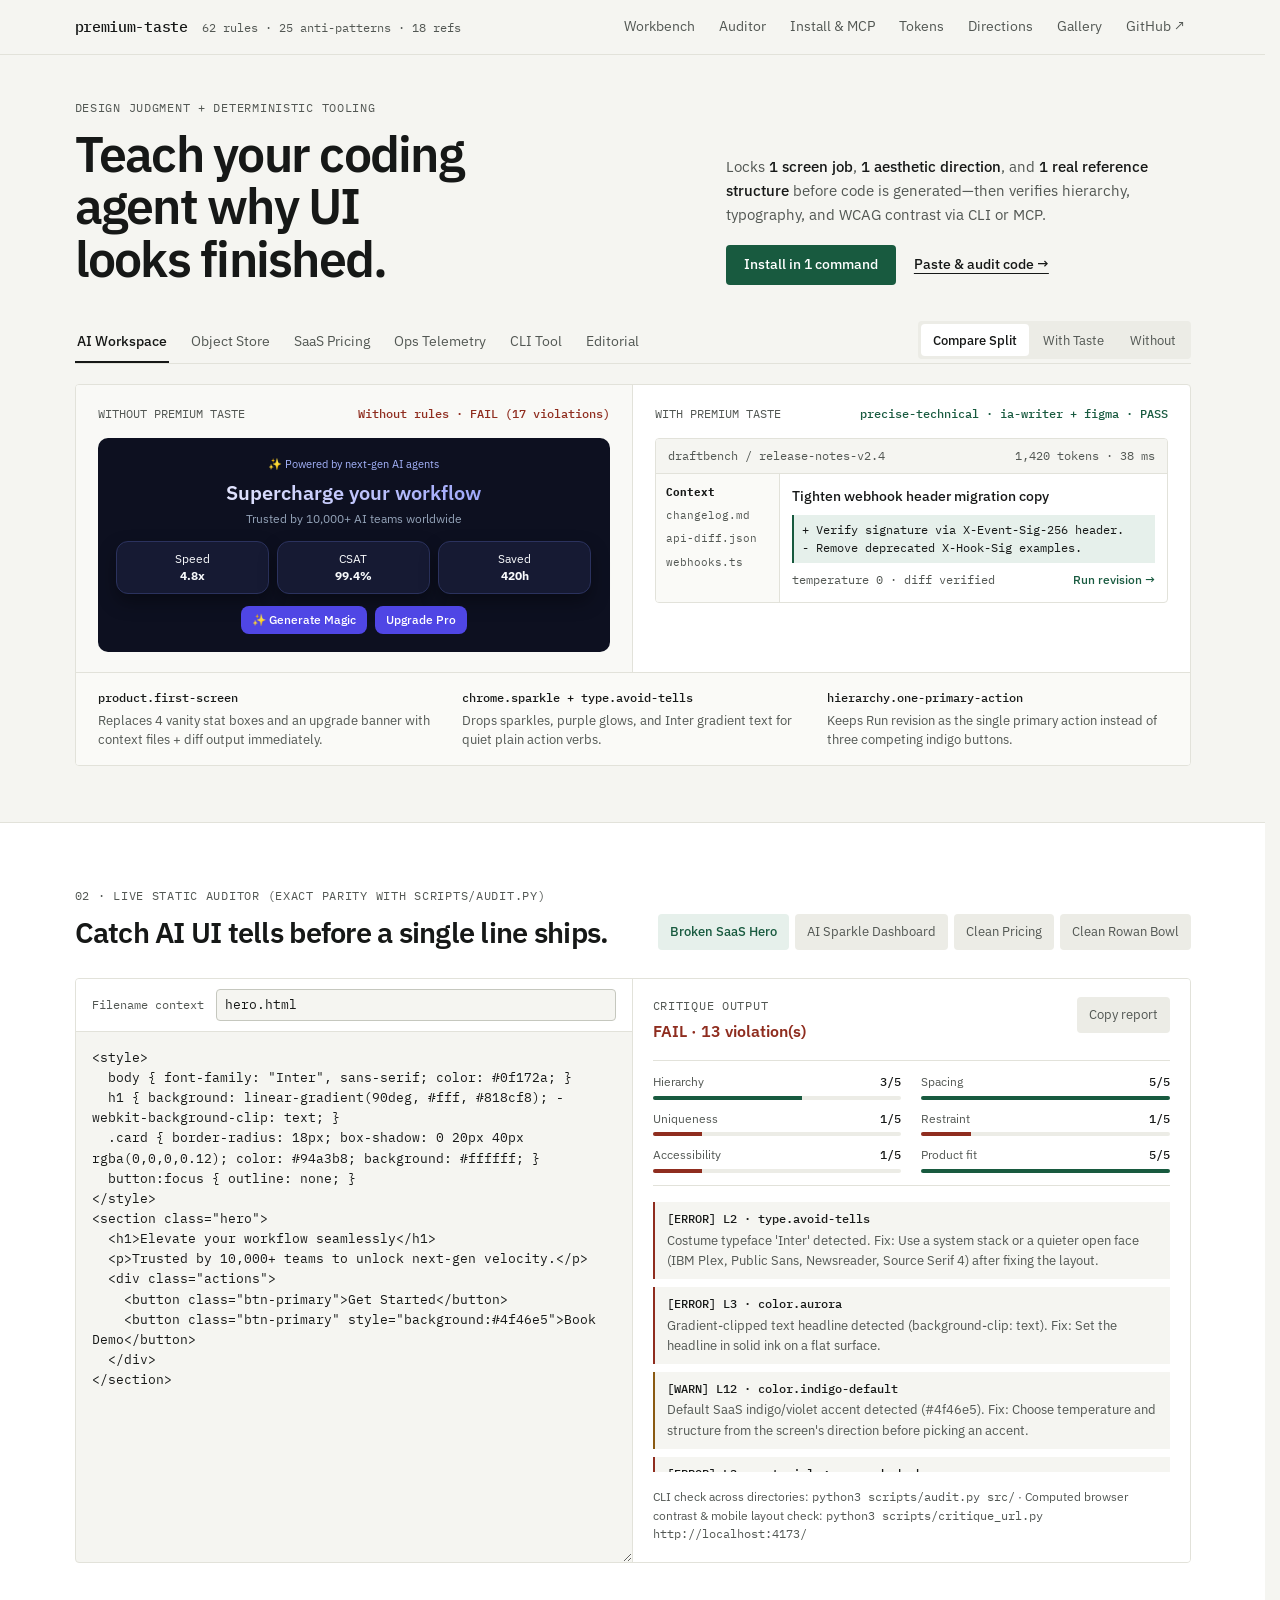
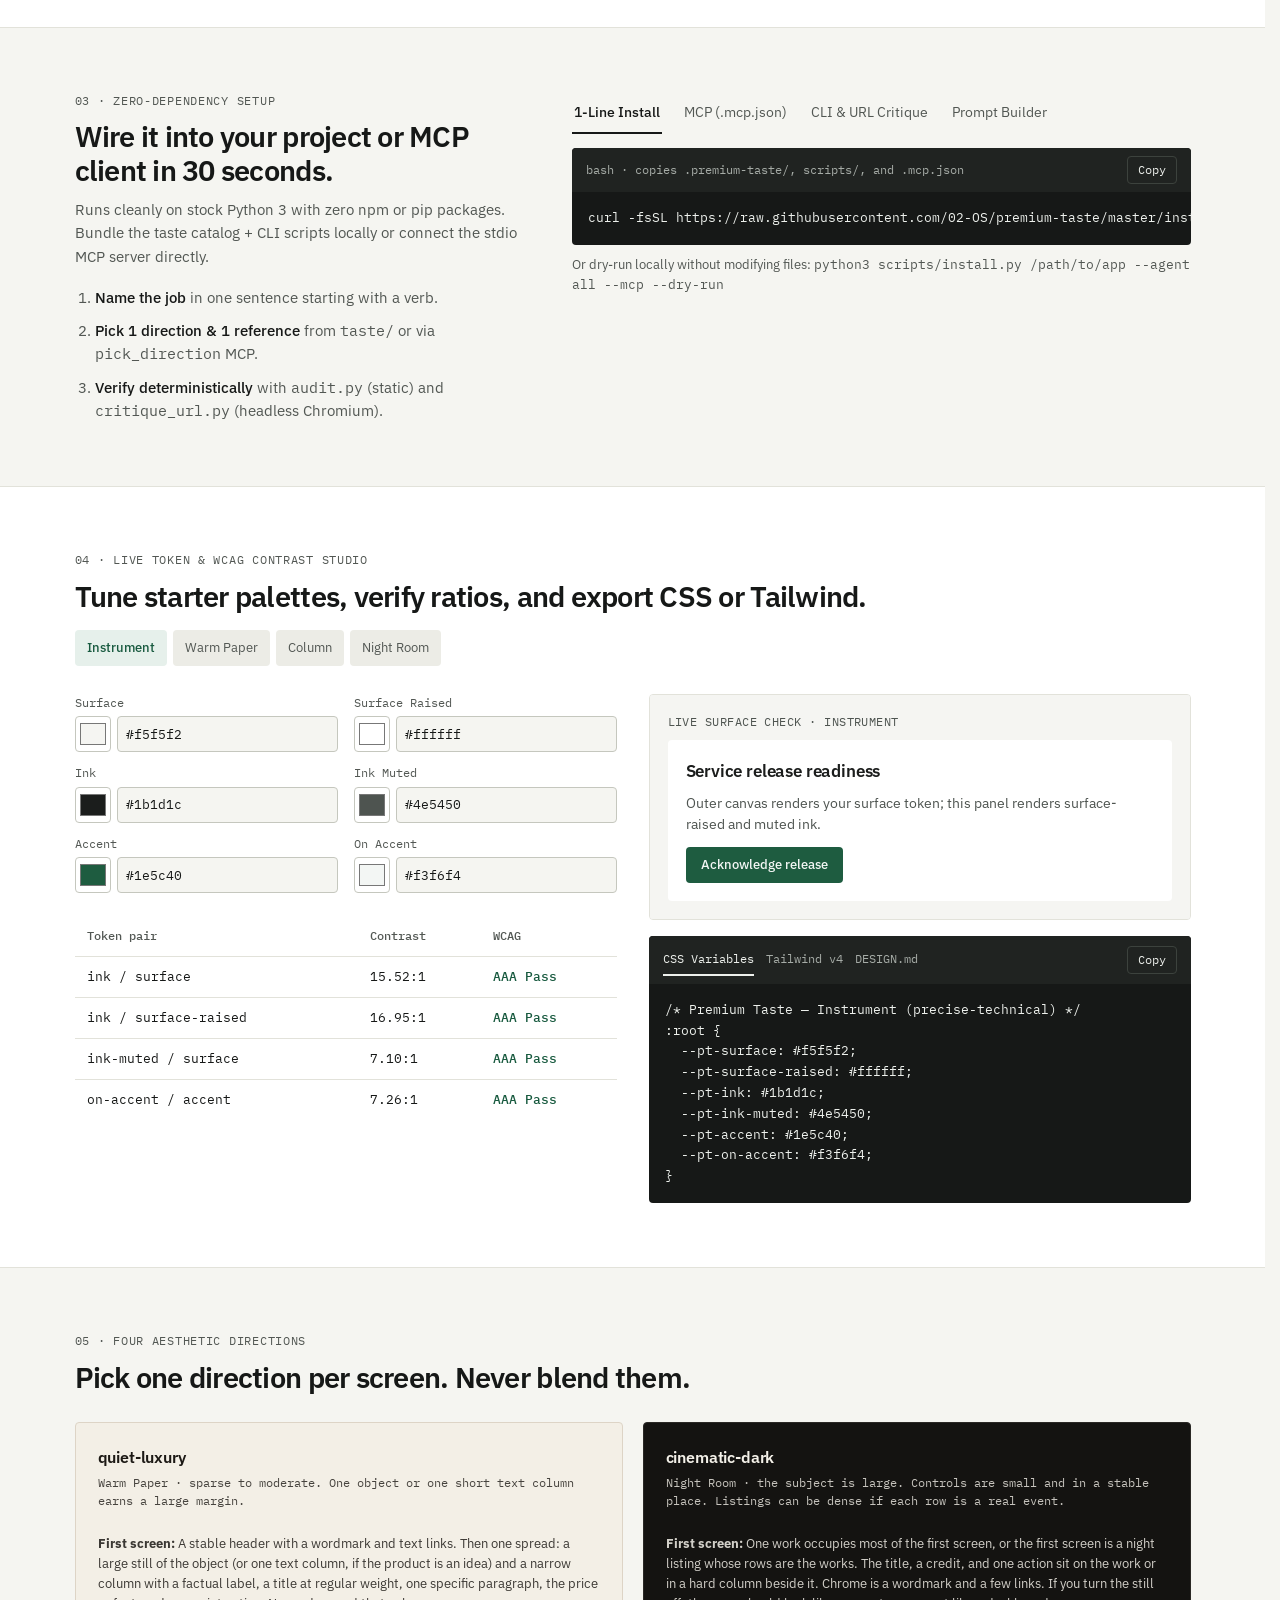
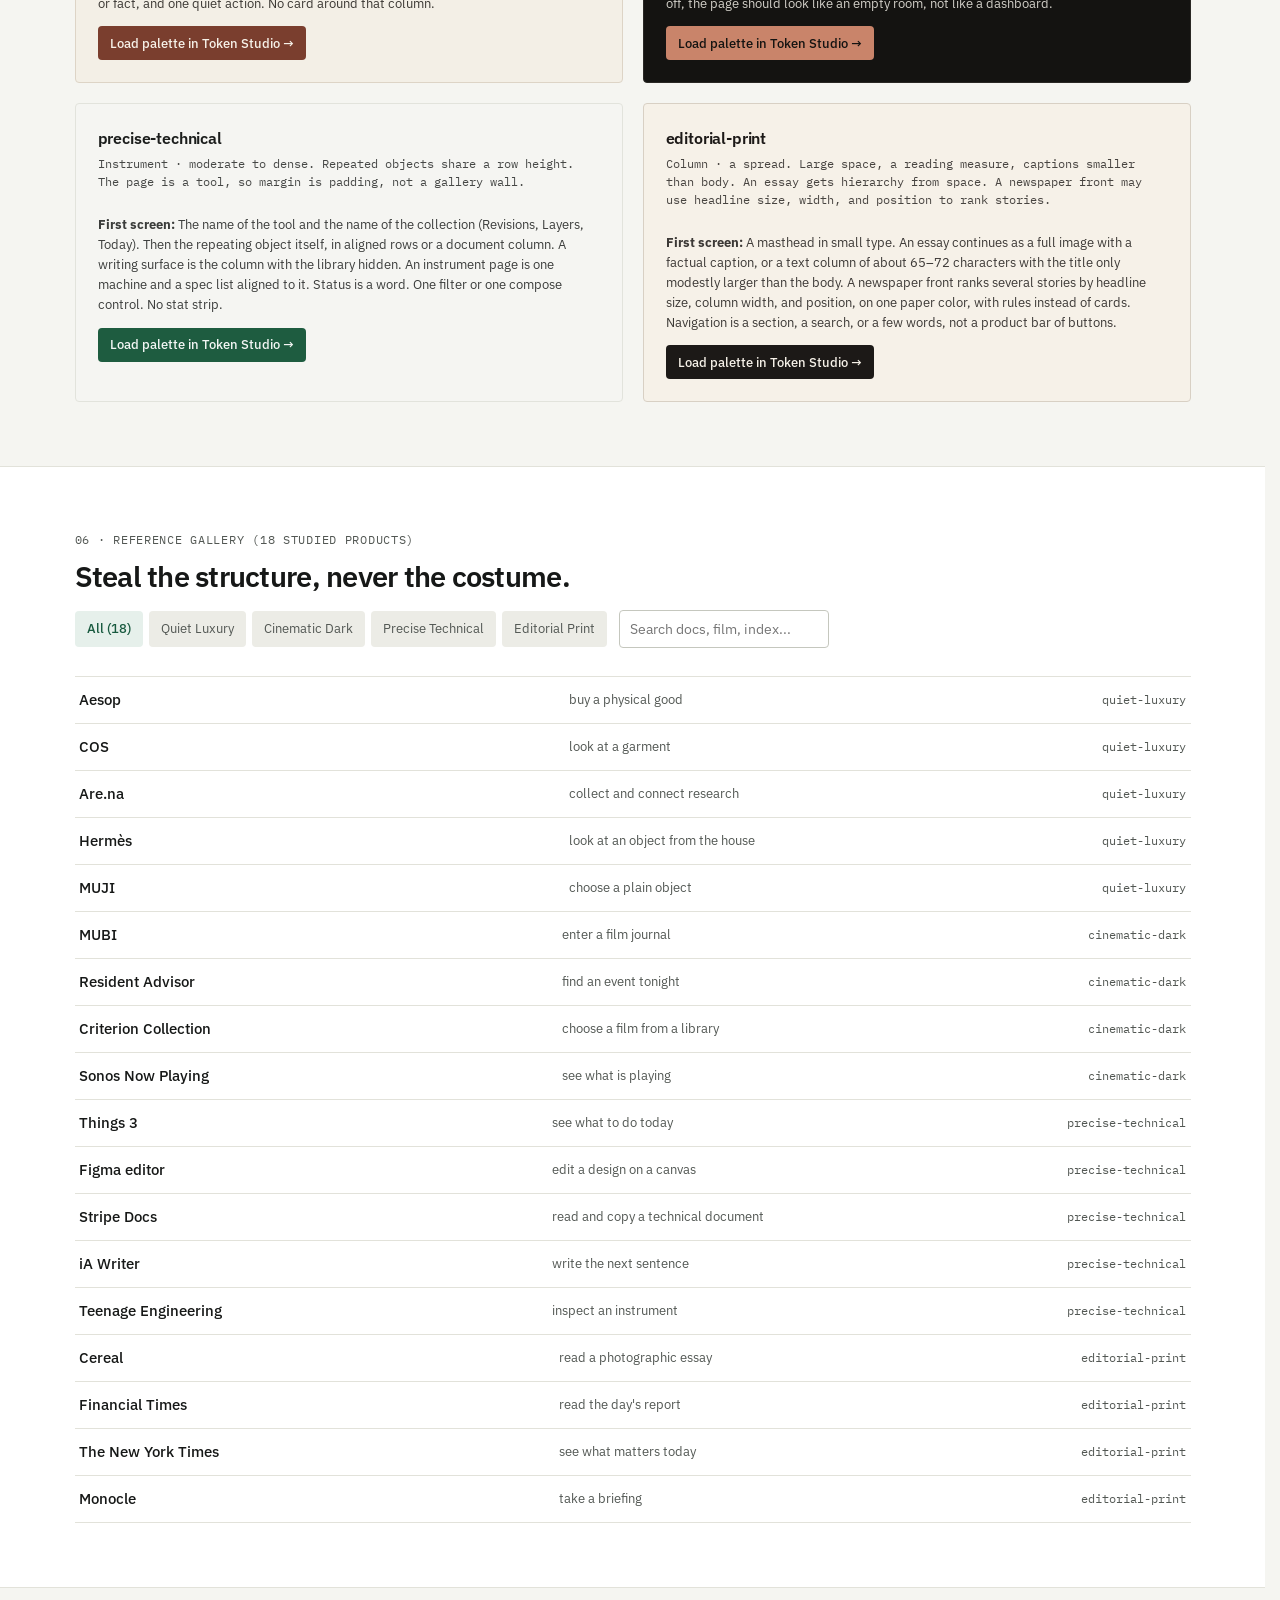
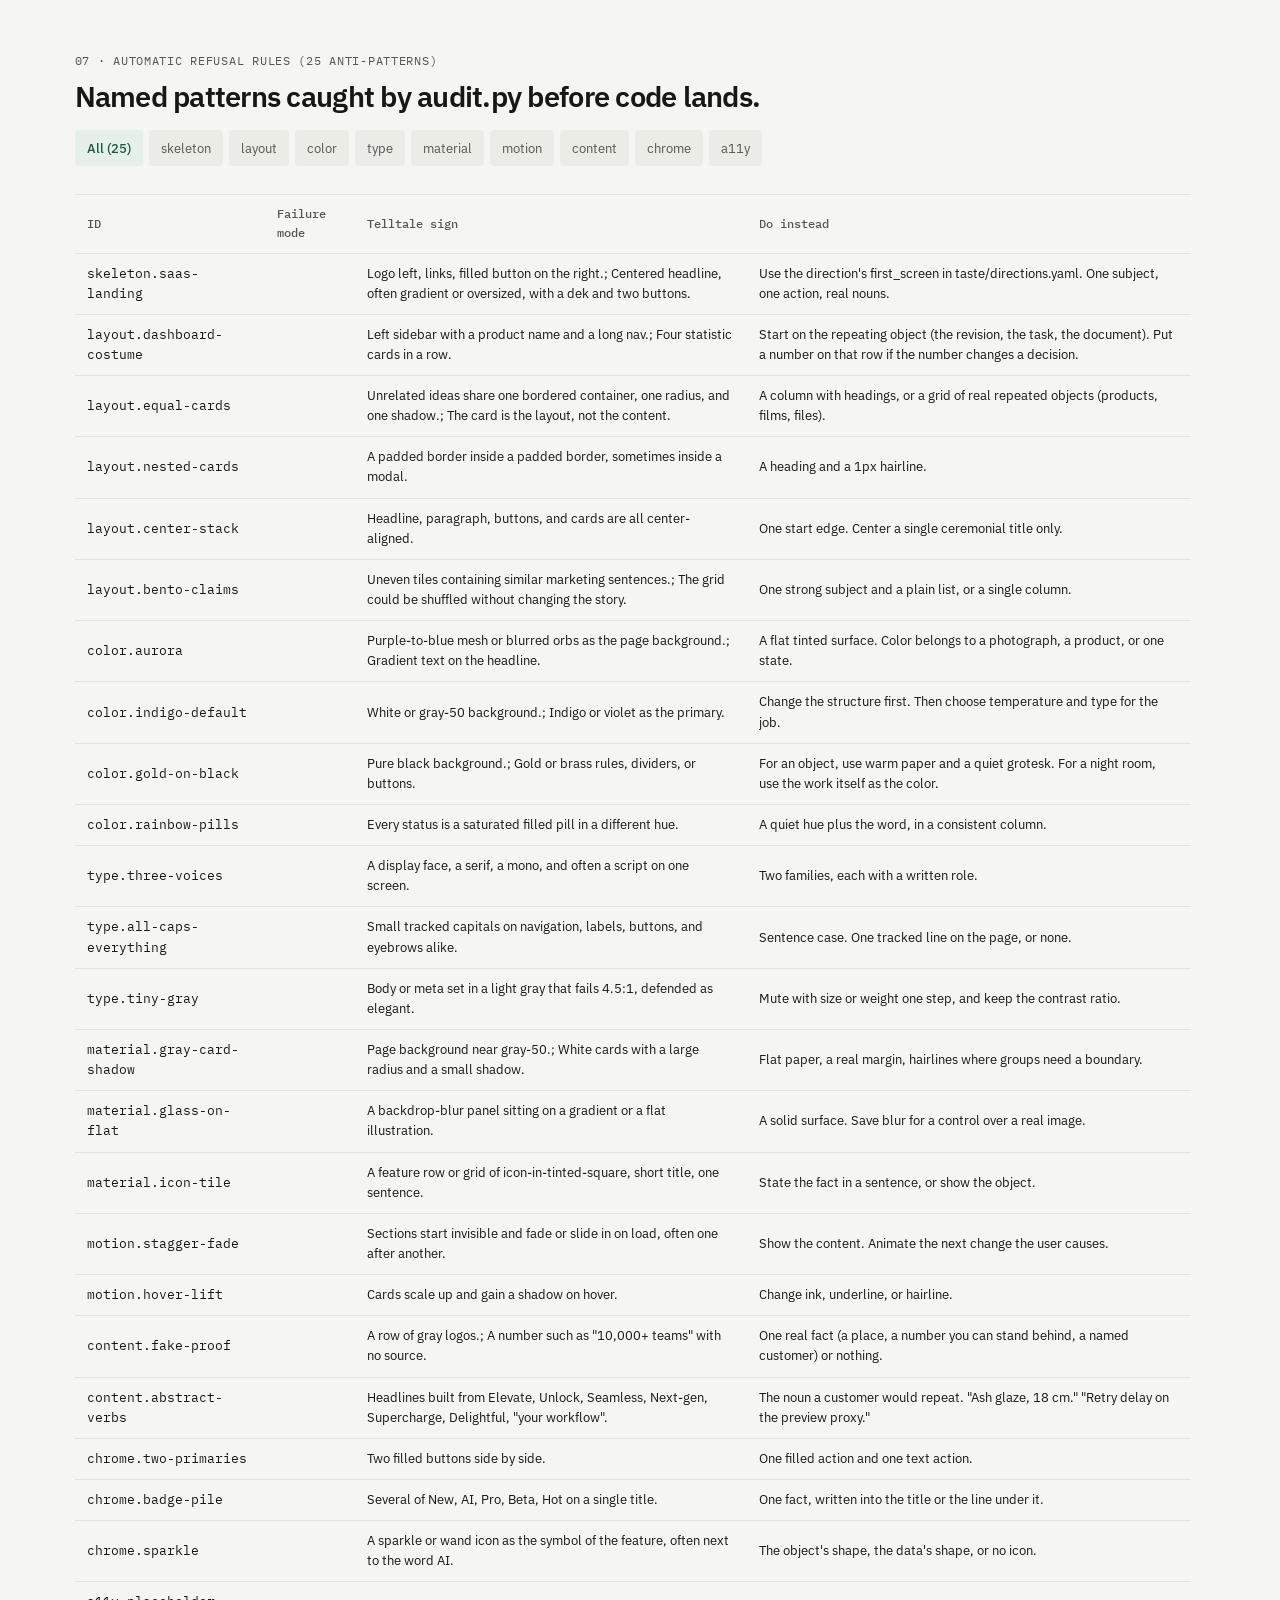
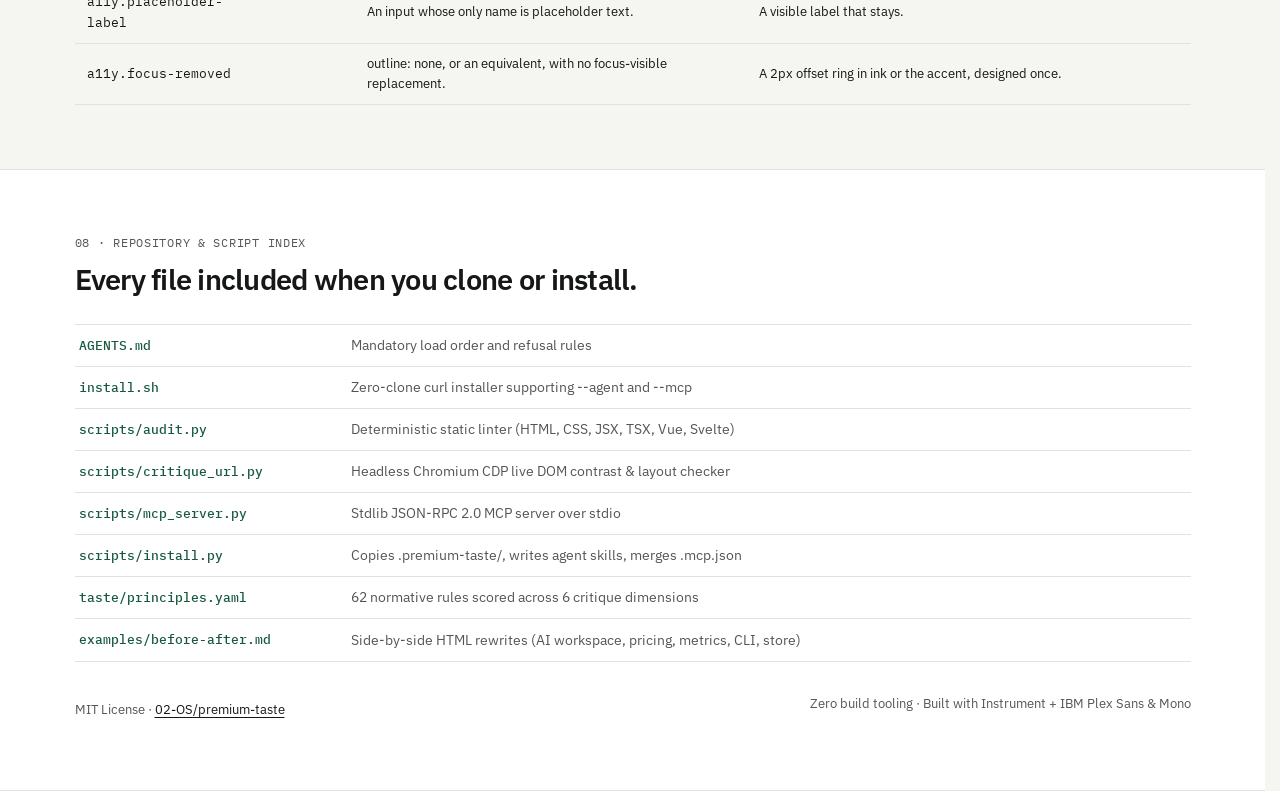
==== site/index.html @ bf0e1435 "Add deterministic auditing, MCP server, interactive workbench site, and Pages deploy" ====
<!doctype html>
<html lang="en">
<head>
  <meta charset="utf-8" />
  <meta name="viewport" content="width=device-width, initial-scale=1.0" />
  <title>Premium Taste — UI Judgment System, Static Auditor &amp; MCP Server</title>
  <link rel="preconnect" href="https://fonts.googleapis.com" />
  <link rel="preconnect" href="https://fonts.gstatic.com" crossorigin />
  <link href="https://fonts.googleapis.com/css2?family=IBM+Plex+Mono:wght@400;500&family=IBM+Plex+Sans:wght@400;500;600&display=swap" rel="stylesheet" />
  <link rel="stylesheet" href="./styles.css" />
</head>
<body>
  <a class="skip-link" href="#workbench">Skip to workbench</a>

  <header class="topbar">
    <div class="container topbar-inner">
      <div class="brand-group">
        <a class="wordmark" href="#workbench">premium-taste</a>
        <span class="brand-meta" id="header-counts">62 rules · 25 anti-patterns · 18 refs</span>
      </div>
      <nav class="topnav" aria-label="Primary navigation">
        <a href="#workbench">Workbench</a>
        <a href="#auditor">Auditor</a>
        <a href="#setup">Install &amp; MCP</a>
        <a href="#tokens">Tokens</a>
        <a href="#directions">Directions</a>
        <a href="#references">Gallery</a>
        <a href="https://github.com/02-OS/premium-taste" target="_blank" rel="noreferrer">GitHub ↗</a>
      </nav>
    </div>
  </header>

  <main id="main">
    <!-- 01. HERO + INTERACTIVE SPLIT WORKBENCH -->
    <section class="hero-band" id="workbench" aria-labelledby="hero-h1">
      <div class="container">
        <div class="hero-split">
          <div class="hero-left">
            <p class="eyebrow">Design Judgment + Deterministic Tooling</p>
            <h1 id="hero-h1">Teach your coding agent why UI looks finished.</h1>
          </div>
          <div class="hero-right">
            <p class="hero-lead">
              Locks <strong>1 screen job</strong>, <strong>1 aesthetic direction</strong>, and <strong>1 real reference structure</strong> before code is generated—then verifies hierarchy, typography, and WCAG contrast via CLI or MCP.
            </p>
            <div class="hero-actions">
              <a class="btn-primary" href="#setup">Install in 1 command</a>
              <a class="text-link" href="#auditor">Paste &amp; audit code →</a>
            </div>
          </div>
        </div>

        <div class="showcase-wrap" aria-label="Before and after workbench">
          <div class="showcase-bar">
            <div class="underline-tabs" role="tablist" aria-label="Product scenario" id="scenario-tabs">
              <button type="button" role="tab" id="tab-ai" aria-selected="true" aria-controls="workbench-stage" data-scenario="ai">AI Workspace</button>
              <button type="button" role="tab" id="tab-rowan" aria-selected="false" aria-controls="workbench-stage" data-scenario="rowan">Object Store</button>
              <button type="button" role="tab" id="tab-pricing" aria-selected="false" aria-controls="workbench-stage" data-scenario="pricing">SaaS Pricing</button>
              <button type="button" role="tab" id="tab-metrics" aria-selected="false" aria-controls="workbench-stage" data-scenario="metrics">Ops Telemetry</button>
              <button type="button" role="tab" id="tab-cli" aria-selected="false" aria-controls="workbench-stage" data-scenario="cli">CLI Tool</button>
              <button type="button" role="tab" id="tab-harbor" aria-selected="false" aria-controls="workbench-stage" data-scenario="harbor">Editorial</button>
            </div>

            <div class="seg-track" role="group" aria-label="Comparison view">
              <button type="button" class="seg-btn" id="view-split" aria-pressed="true" data-view="split">Compare Split</button>
              <button type="button" class="seg-btn" id="view-after" aria-pressed="false" data-view="after">With Taste</button>
              <button type="button" class="seg-btn" id="view-before" aria-pressed="false" data-view="before">Without</button>
            </div>
          </div>

          <div class="stage-sheet" id="workbench-stage" role="tabpanel" aria-labelledby="tab-ai">
            <div class="stage-split" id="stage-split"></div>
            <div class="diff-strip" id="diff-strip"></div>
          </div>
        </div>
      </div>
    </section>

    <!-- 02. LIVE STATIC AUDITOR -->
    <section class="surface-band" id="auditor" aria-labelledby="auditor-h2">
      <div class="container">
        <div class="band-head">
          <div>
            <p class="eyebrow">02 · Live Static Auditor (Exact Parity With scripts/audit.py)</p>
            <h2 id="auditor-h2">Catch AI UI tells before a single line ships.</h2>
          </div>
          <div class="chip-row" role="group" aria-label="Example presets">
            <button type="button" class="chip-btn" aria-pressed="true" data-preset="saas">Broken SaaS Hero</button>
            <button type="button" class="chip-btn" aria-pressed="false" data-preset="ai">AI Sparkle Dashboard</button>
            <button type="button" class="chip-btn" aria-pressed="false" data-preset="pricing-ok">Clean Pricing</button>
            <button type="button" class="chip-btn" aria-pressed="false" data-preset="rowan-ok">Clean Rowan Bowl</button>
          </div>
        </div>

        <div class="auditor-split">
          <div class="editor-pane">
            <div class="editor-bar">
              <label for="audit-file-name">Filename context</label>
              <input id="audit-file-name" type="text" value="hero.html" spellcheck="false" />
            </div>
            <div class="editor-area-wrap">
              <label class="sr-only" for="audit-code-input">HTML, CSS, or JSX code snippet to audit</label>
              <textarea id="audit-code-input" rows="15" spellcheck="false"></textarea>
            </div>
          </div>

          <div class="report-pane" aria-live="polite">
            <div class="report-head">
              <div>
                <p class="eyebrow" style="margin-bottom:0.25rem;">Critique Output</p>
                <p class="audit-verdict" id="audit-verdict">Checking...</p>
              </div>
              <button type="button" class="chip-btn" id="copy-audit-report">Copy report</button>
            </div>

            <div class="score-bars" id="audit-scores"></div>

            <div class="findings-stack" id="audit-findings"></div>

            <p class="pane-foot">
              CLI check across directories: <code>python3 scripts/audit.py src/</code> · Computed browser contrast &amp; mobile layout check: <code>python3 scripts/critique_url.py http://localhost:4173/</code>
            </p>
          </div>
        </div>
      </div>
    </section>

    <!-- 03. SETUP, CLI & MCP -->
    <section class="paper-band" id="setup" aria-labelledby="setup-h2">
      <div class="container">
        <div class="setup-layout">
          <div class="setup-intro">
            <p class="eyebrow">03 · Zero-Dependency Setup</p>
            <h2 id="setup-h2">Wire it into your project or MCP client in 30 seconds.</h2>
            <p class="band-copy">
              Runs cleanly on stock Python 3 with zero npm or pip packages. Bundle the taste catalog + CLI scripts locally or connect the stdio MCP server directly.
            </p>
            <ol class="step-list">
              <li><strong>Name the job</strong> in one sentence starting with a verb.</li>
              <li><strong>Pick 1 direction &amp; 1 reference</strong> from <code>taste/</code> or via <code>pick_direction</code> MCP.</li>
              <li><strong>Verify deterministically</strong> with <code>audit.py</code> (static) and <code>critique_url.py</code> (headless Chromium).</li>
            </ol>
          </div>

          <div class="setup-terminal-col">
            <div class="underline-tabs" role="tablist" aria-label="Setup option" id="setup-tabs">
              <button type="button" role="tab" id="stab-curl" aria-selected="true" aria-controls="spanel-curl">1-Line Install</button>
              <button type="button" role="tab" id="stab-mcp" aria-selected="false" aria-controls="spanel-mcp">MCP (.mcp.json)</button>
              <button type="button" role="tab" id="stab-cli" aria-selected="false" aria-controls="spanel-cli">CLI &amp; URL Critique</button>
              <button type="button" role="tab" id="stab-prompt" aria-selected="false" aria-controls="spanel-prompt">Prompt Builder</button>
            </div>

            <div class="terminal-panel" role="tabpanel" id="spanel-curl" aria-labelledby="stab-curl">
              <div class="terminal-card">
                <div class="terminal-bar">
                  <span>bash · copies .premium-taste/, scripts/, and .mcp.json</span>
                  <button type="button" class="term-copy copy-btn" data-copy-target="cmd-curl">Copy</button>
                </div>
                <pre id="cmd-curl" tabindex="0">curl -fsSL https://raw.githubusercontent.com/02-OS/premium-taste/master/install.sh | bash -s -- . --agent all --mcp</pre>
              </div>
              <p class="sub-caption">Or dry-run locally without modifying files: <code>python3 scripts/install.py /path/to/app --agent all --mcp --dry-run</code></p>
            </div>

            <div class="terminal-panel" role="tabpanel" id="spanel-mcp" aria-labelledby="stab-mcp" hidden>
              <div class="terminal-card">
                <div class="terminal-bar">
                  <span>.mcp.json (Claude Code · Cursor · Codex CLI)</span>
                  <button type="button" class="term-copy copy-btn" data-copy-target="cmd-mcp">Copy</button>
                </div>
                <pre id="cmd-mcp" tabindex="0">{
  "mcpServers": {
    "premium-taste": {
      "command": "python3",
      "args": [".premium-taste/scripts/mcp_server.py"]
    }
  }
}</pre>
              </div>
              <p class="sub-caption">Tools exposed: <code>pick_direction</code>, <code>get_reference</code>, <code>get_tokens</code>, <code>audit_ui</code>.</p>
            </div>

            <div class="terminal-panel" role="tabpanel" id="spanel-cli" aria-labelledby="stab-cli" hidden>
              <div class="terminal-card">
                <div class="terminal-bar">
                  <span>CI &amp; localhost checks</span>
                  <button type="button" class="term-copy copy-btn" data-copy-target="cmd-cli">Copy</button>
                </div>
                <pre id="cmd-cli" tabindex="0">python3 scripts/audit.py src/
python3 scripts/critique_url.py http://localhost:4173/
python3 scripts/check_catalog.py</pre>
              </div>
            </div>

            <div class="terminal-panel" role="tabpanel" id="spanel-prompt" aria-labelledby="stab-prompt" hidden>
              <div class="pb-fields">
                <div class="pb-field">
                  <label for="pb-job">Screen job</label>
                  <input id="pb-job" type="text" value="Inspect recent failed deploys and p99 endpoint latency logs." />
                </div>
                <div class="pb-field">
                  <label for="pb-direction">Direction</label>
                  <select id="pb-direction">
                    <option value="auto">Auto-pick from job</option>
                    <option value="precise-technical" selected>precise-technical</option>
                    <option value="quiet-luxury">quiet-luxury</option>
                    <option value="cinematic-dark">cinematic-dark</option>
                    <option value="editorial-print">editorial-print</option>
                  </select>
                </div>
              </div>
              <div class="terminal-card">
                <div class="terminal-bar">
                  <span>Zero-install prompt</span>
                  <button type="button" class="term-copy copy-btn" data-copy-target="cmd-prompt">Copy</button>
                </div>
                <pre id="cmd-prompt" tabindex="0"></pre>
              </div>
            </div>
          </div>
        </div>
      </div>
    </section>

    <!-- 04. TOKEN & CONTRAST STUDIO -->
    <section class="surface-band" id="tokens" aria-labelledby="tokens-h2">
      <div class="container">
        <div class="band-head">
          <div>
            <p class="eyebrow">04 · Live Token &amp; WCAG Contrast Studio</p>
            <h2 id="tokens-h2">Tune starter palettes, verify ratios, and export CSS or Tailwind.</h2>
          </div>
          <div class="chip-row" role="group" aria-label="Load starter direction tokens">
            <button type="button" class="chip-btn" aria-pressed="true" data-token-pack="precise-technical">Instrument</button>
            <button type="button" class="chip-btn" aria-pressed="false" data-token-pack="quiet-luxury">Warm Paper</button>
            <button type="button" class="chip-btn" aria-pressed="false" data-token-pack="editorial-print">Column</button>
            <button type="button" class="chip-btn" aria-pressed="false" data-token-pack="cinematic-dark">Night Room</button>
          </div>
        </div>

        <div class="studio-layout">
          <div class="studio-left">
            <div class="swatch-grid" id="token-controls"></div>
            <table class="clean-table contrast-table">
              <thead>
                <tr>
                  <th scope="col">Token pair</th>
                  <th scope="col">Contrast</th>
                  <th scope="col">WCAG</th>
                </tr>
              </thead>
              <tbody id="contrast-tbody"></tbody>
            </table>
          </div>

          <div class="studio-right">
            <div class="live-token-stage" id="live-token-stage">
              <div class="lts-surface" id="token-preview-outer">
                <span class="lts-meta" id="tp-eyebrow">LIVE SURFACE CHECK · INSTRUMENT</span>
                <div class="lts-card" id="token-preview">
                  <h3 class="lts-title" id="tp-title">Service release readiness</h3>
                  <p class="lts-body" id="tp-body">Outer canvas renders your surface token; this panel renders surface-raised and muted ink.</p>
                  <button type="button" class="lts-cta" id="tp-cta">Acknowledge release</button>
                </div>
              </div>
            </div>

            <div class="terminal-card">
              <div class="terminal-bar">
                <div class="term-tabs" role="tablist" aria-label="Token export format" id="export-tabs">
                  <button type="button" role="tab" aria-selected="true" data-export="css">CSS Variables</button>
                  <button type="button" role="tab" aria-selected="false" data-export="tailwind">Tailwind v4</button>
                  <button type="button" role="tab" aria-selected="false" data-export="design">DESIGN.md</button>
                </div>
                <button type="button" class="term-copy copy-btn" data-copy-target="token-export-code">Copy</button>
              </div>
              <pre id="token-export-code" tabindex="0"></pre>
            </div>
          </div>
        </div>
      </div>
    </section>

    <!-- 05. FOUR DIRECTIONS (STYLED IN THEIR ACTUAL PALETTES) -->
    <section class="paper-band" id="directions" aria-labelledby="directions-h2">
      <div class="container">
        <div class="band-head">
          <div>
            <p class="eyebrow">05 · Four Aesthetic Directions</p>
            <h2 id="directions-h2">Pick one direction per screen. Never blend them.</h2>
          </div>
        </div>
        <div class="dir-showcase" id="directions-grid"></div>
      </div>
    </section>

    <!-- 06. REFERENCE GALLERY -->
    <section class="surface-band" id="references" aria-labelledby="references-h2">
      <div class="container">
        <div class="band-head">
          <div>
            <p class="eyebrow">06 · Reference Gallery (18 Studied Products)</p>
            <h2 id="references-h2">Steal the structure, never the costume.</h2>
          </div>
          <div class="gallery-controls">
            <div class="chip-row" role="group" aria-label="Filter references by direction" id="ref-filters">
              <button type="button" class="chip-btn" aria-pressed="true" data-dir="all">All (18)</button>
              <button type="button" class="chip-btn" aria-pressed="false" data-dir="quiet-luxury">Quiet Luxury</button>
              <button type="button" class="chip-btn" aria-pressed="false" data-dir="cinematic-dark">Cinematic Dark</button>
              <button type="button" class="chip-btn" aria-pressed="false" data-dir="precise-technical">Precise Technical</button>
              <button type="button" class="chip-btn" aria-pressed="false" data-dir="editorial-print">Editorial Print</button>
            </div>
            <div class="search-field">
              <label class="sr-only" for="ref-search">Search references</label>
              <input id="ref-search" type="search" placeholder="Search docs, film, index..." />
            </div>
          </div>
        </div>
        <div class="index-list" id="ref-list"></div>
      </div>
    </section>

    <!-- 07. ANTI-PATTERNS -->
    <section class="paper-band" id="anti-patterns" aria-labelledby="anti-patterns-h2">
      <div class="container">
        <div class="band-head">
          <div>
            <p class="eyebrow">07 · Automatic Refusal Rules (25 Anti-Patterns)</p>
            <h2 id="anti-patterns-h2">Named patterns caught by audit.py before code lands.</h2>
          </div>
          <div class="chip-row" role="group" aria-label="Filter anti-patterns by category" id="ap-filters"></div>
        </div>

        <div class="table-wrap" tabindex="0" role="region" aria-label="Anti-patterns catalog">
          <table class="clean-table">
            <thead>
              <tr>
                <th scope="col">ID</th>
                <th scope="col">Failure mode</th>
                <th scope="col">Telltale sign</th>
                <th scope="col">Do instead</th>
              </tr>
            </thead>
            <tbody id="ap-tbody"></tbody>
          </table>
        </div>
      </div>
    </section>

    <!-- 08. REPOSITORY MAP -->
    <section class="surface-band" id="files" aria-labelledby="files-h2">
      <div class="container">
        <div class="band-head">
          <div>
            <p class="eyebrow">08 · Repository &amp; Script Index</p>
            <h2 id="files-h2">Every file included when you clone or install.</h2>
          </div>
        </div>

        <div class="index-list">
          <a class="file-link" href="https://github.com/02-OS/premium-taste/blob/master/AGENTS.md" target="_blank" rel="noreferrer"><code>AGENTS.md</code><span>Mandatory load order and refusal rules</span></a>
          <a class="file-link" href="https://github.com/02-OS/premium-taste/blob/master/install.sh" target="_blank" rel="noreferrer"><code>install.sh</code><span>Zero-clone curl installer supporting --agent and --mcp</span></a>
          <a class="file-link" href="https://github.com/02-OS/premium-taste/blob/master/scripts/audit.py" target="_blank" rel="noreferrer"><code>scripts/audit.py</code><span>Deterministic static linter (HTML, CSS, JSX, TSX, Vue, Svelte)</span></a>
          <a class="file-link" href="https://github.com/02-OS/premium-taste/blob/master/scripts/critique_url.py" target="_blank" rel="noreferrer"><code>scripts/critique_url.py</code><span>Headless Chromium CDP live DOM contrast &amp; layout checker</span></a>
          <a class="file-link" href="https://github.com/02-OS/premium-taste/blob/master/scripts/mcp_server.py" target="_blank" rel="noreferrer"><code>scripts/mcp_server.py</code><span>Stdlib JSON-RPC 2.0 MCP server over stdio</span></a>
          <a class="file-link" href="https://github.com/02-OS/premium-taste/blob/master/scripts/install.py" target="_blank" rel="noreferrer"><code>scripts/install.py</code><span>Copies .premium-taste/, writes agent skills, merges .mcp.json</span></a>
          <a class="file-link" href="https://github.com/02-OS/premium-taste/blob/master/taste/principles.yaml" target="_blank" rel="noreferrer"><code>taste/principles.yaml</code><span>62 normative rules scored across 6 critique dimensions</span></a>
          <a class="file-link" href="https://github.com/02-OS/premium-taste/blob/master/examples/before-after.md" target="_blank" rel="noreferrer"><code>examples/before-after.md</code><span>Side-by-side HTML rewrites (AI workspace, pricing, metrics, CLI, store)</span></a>
        </div>

        <footer class="site-foot">
          <span>MIT License · <a href="https://github.com/02-OS/premium-taste" target="_blank" rel="noreferrer">02-OS/premium-taste</a></span>
          <span>Zero build tooling · Built with Instrument + IBM Plex Sans &amp; Mono</span>
        </footer>
      </div>
    </section>
  </main>

  <script src="./data.js"></script>
  <script src="./auditor.js"></script>
  <script src="./app.js"></script>
</body>
</html>
---- site/styles.css ----
:root {
  --paper: #f5f5f1;
  --surface: #ffffff;
  --subtle: #ecece6;
  --ink: #161817;
  --muted: #525753;
  --hairline: #e2e2da;
  --input-border: #c5c7be;
  --accent: #185a3f;
  --accent-soft: #e6f0eb;
  --danger: #8f2d1f;
  --warning: #8a5a12;
  --obsidian: #161817;
  --obsidian-bar: #202321;
  --obsidian-ink: #edf0ec;
  --obsidian-muted: #a6aca7;
  --radius: 4px;
  --font-sans: "IBM Plex Sans", system-ui, -apple-system, sans-serif;
  --font-mono: "IBM Plex Mono", ui-monospace, SFMono-Regular, monospace;
}

*,
*::before,
*::after {
  box-sizing: border-box;
}

html {
  scrollbar-gutter: stable;
}

body {
  margin: 0;
  background: var(--paper);
  color: var(--ink);
  font-family: var(--font-sans);
  font-size: 1rem;
  line-height: 1.55;
  -webkit-font-smoothing: antialiased;
}

button,
input,
select,
textarea {
  font-family: inherit;
  color: inherit;
}

code,
pre {
  font-family: var(--font-mono);
}

:focus-visible {
  outline: 2px solid var(--accent);
  outline-offset: 2px;
}

.sr-only {
  position: absolute;
  width: 1px;
  height: 1px;
  padding: 0;
  margin: -1px;
  overflow: hidden;
  clip: rect(0, 0, 0, 0);
  white-space: nowrap;
  border: 0;
}

.skip-link {
  position: absolute;
  inset-inline-start: -9999px;
  inset-block-start: 0.5rem;
  z-index: 100;
  padding: 0.5rem 0.875rem;
  background: var(--ink);
  color: var(--surface);
  text-decoration: none;
  border-radius: var(--radius);
}

.skip-link:focus {
  inset-inline-start: 0.75rem;
}

.container {
  max-inline-size: 1180px;
  margin-inline: auto;
  padding-inline: 2rem;
}

/* Top bar */
.topbar {
  position: sticky;
  inset-block-start: 0;
  z-index: 20;
  background: var(--paper);
  border-block-end: 1px solid var(--hairline);
}

.topbar-inner {
  min-block-size: 54px;
  display: flex;
  flex-wrap: wrap;
  justify-content: space-between;
  align-items: center;
  gap: 0.5rem 1.5rem;
  padding-block: 0.375rem;
}

.brand-group {
  display: flex;
  align-items: baseline;
  gap: 0.875rem;
}

.wordmark {
  display: inline-flex;
  align-items: center;
  min-block-size: 36px;
  font-family: var(--font-mono);
  font-size: 0.9375rem;
  font-weight: 500;
  letter-spacing: -0.02em;
  text-decoration: none;
  color: var(--ink);
  white-space: nowrap;
}

.brand-meta {
  font-family: var(--font-mono);
  font-size: 0.75rem;
  color: var(--muted);
  font-variant-numeric: tabular-nums;
}

.topnav {
  display: flex;
  flex-wrap: wrap;
  gap: 0.25rem 0.75rem;
}

.topnav a {
  display: inline-flex;
  align-items: center;
  min-block-size: 36px;
  padding: 0 0.375rem;
  font-size: 0.875rem;
  color: var(--muted);
  text-decoration: none;
}

.topnav a:hover {
  color: var(--ink);
}

/* Alternating bands */
.hero-band {
  padding-block: 2.75rem 3.5rem;
  background: var(--paper);
  border-block-end: 1px solid var(--hairline);
}

.surface-band {
  padding-block: 4rem;
  background: var(--surface);
  border-block-end: 1px solid var(--hairline);
}

.paper-band {
  padding-block: 4rem;
  background: var(--paper);
  border-block-end: 1px solid var(--hairline);
}

.eyebrow {
  margin: 0 0 0.625rem;
  font-family: var(--font-mono);
  font-size: 0.75rem;
  text-transform: uppercase;
  letter-spacing: 0.06em;
  color: var(--muted);
}

h1 {
  margin: 0;
  font-size: clamp(2.125rem, 4.1vw, 3.125rem);
  font-weight: 600;
  letter-spacing: -0.035em;
  line-height: 1.05;
  max-inline-size: 16ch;
  text-wrap: balance;
}

h2 {
  margin: 0;
  font-size: clamp(1.375rem, 2.3vw, 1.875rem);
  font-weight: 600;
  letter-spacing: -0.025em;
  line-height: 1.15;
}

h3 {
  margin: 0;
  font-size: 1rem;
  font-weight: 600;
  letter-spacing: -0.01em;
}

.hero-split {
  display: grid;
  grid-template-columns: minmax(0, 1.25fr) minmax(0, 0.95fr);
  gap: 2.5rem;
  align-items: end;
}

.hero-lead {
  margin: 0;
  font-size: 0.9375rem;
  color: var(--muted);
  line-height: 1.6;
  text-wrap: pretty;
}

.hero-lead strong {
  color: var(--ink);
  font-weight: 500;
}

.hero-actions {
  margin-block-start: 1.125rem;
  display: flex;
  flex-wrap: wrap;
  align-items: center;
  gap: 1.125rem;
}

.btn-primary {
  display: inline-flex;
  align-items: center;
  justify-content: center;
  min-block-size: 40px;
  padding: 0.5rem 1.125rem;
  border-radius: var(--radius);
  background: var(--accent);
  color: #ffffff;
  font-size: 0.875rem;
  font-weight: 500;
  text-decoration: none;
  border: 0;
  cursor: pointer;
}

.btn-primary:hover {
  background: #134731;
}

.text-link {
  display: inline-flex;
  align-items: center;
  min-block-size: 38px;
  font-size: 0.875rem;
  font-weight: 500;
  color: var(--ink);
  text-decoration: underline;
  text-underline-offset: 4px;
}

/* Showcase Workbench */
.showcase-wrap {
  margin-block-start: 2.25rem;
}

.showcase-bar {
  display: flex;
  flex-wrap: wrap;
  justify-content: space-between;
  align-items: center;
  gap: 0.75rem 1.25rem;
  border-block-end: 1px solid var(--hairline);
}

.underline-tabs {
  display: flex;
  flex-wrap: wrap;
  gap: 0.25rem 1.25rem;
}

.underline-tabs [role="tab"] {
  display: inline-flex;
  align-items: center;
  min-block-size: 42px;
  padding: 0.5rem 0.125rem;
  background: transparent;
  border: 0;
  border-block-end: 2px solid transparent;
  font-size: 0.875rem;
  color: var(--muted);
  cursor: pointer;
}

.underline-tabs [role="tab"]:hover {
  color: var(--ink);
}

.underline-tabs [role="tab"][aria-selected="true"] {
  color: var(--ink);
  font-weight: 500;
  border-block-end-color: var(--ink);
}

.seg-track {
  display: inline-flex;
  padding: 3px;
  background: var(--subtle);
  border-radius: var(--radius);
  gap: 2px;
  margin-block-end: 4px;
}

.seg-btn {
  display: inline-flex;
  align-items: center;
  min-block-size: 32px;
  padding: 0.25rem 0.75rem;
  border: 0;
  background: transparent;
  border-radius: var(--radius);
  font-size: 0.8125rem;
  color: var(--muted);
  cursor: pointer;
}

.seg-btn[aria-pressed="true"] {
  background: var(--surface);
  color: var(--ink);
  font-weight: 500;
}

.stage-sheet {
  margin-block-start: 1.25rem;
  background: var(--surface);
  border: 1px solid var(--hairline);
  border-radius: var(--radius);
  overflow: hidden;
}

.stage-split {
  display: grid;
  grid-template-columns: minmax(0, 1fr) minmax(0, 1fr);
}

.stage-split.single-col {
  grid-template-columns: 1fr;
}

.stage-pane {
  min-inline-size: 0;
  padding: 1.25rem 1.375rem;
  display: grid;
  grid-template-rows: auto 1fr;
  gap: 0.875rem;
}

.stage-pane-before {
  background: #f9f9f6;
  border-inline-end: 1px solid var(--hairline);
}

.stage-pane-head {
  display: flex;
  flex-wrap: wrap;
  justify-content: space-between;
  align-items: center;
  gap: 0.25rem 0.75rem;
  font-family: var(--font-mono);
  font-size: 0.75rem;
  color: var(--muted);
}

.status-fail {
  color: var(--danger);
  font-weight: 500;
}

.status-pass {
  color: var(--accent);
  font-weight: 500;
}

.diff-strip {
  border-block-start: 1px solid var(--hairline);
  background: #fafaf7;
  padding: 1rem 1.375rem;
  display: grid;
  grid-template-columns: repeat(3, minmax(0, 1fr));
  gap: 1rem 1.5rem;
}

.diff-note {
  display: grid;
  gap: 0.25rem;
}

.diff-rule {
  font-family: var(--font-mono);
  font-size: 0.75rem;
  font-weight: 500;
  color: var(--ink);
}

.diff-text {
  margin: 0;
  font-size: 0.8125rem;
  color: var(--muted);
  line-height: 1.45;
}

/* Crisp SVG & miniature UI specimens inside Stage */
.mock-before-dark {
  /* taste-ignore: color.indigo-default, material.gray-card-shadow */
  background: #0d1020;
  color: #f8fafc;
  border-radius: 10px;
  padding: 1.125rem;
  display: grid;
  gap: 0.75rem;
  align-content: start;
}

.mock-before-center {
  text-align: center;
}

.mock-before-h1 {
  /* taste-ignore: color.aurora */
  margin: 0.25rem 0 0.125rem;
  font-size: 1.25rem;
  font-weight: 600;
  background: linear-gradient(90deg, #ffffff, #818cf8);
  -webkit-background-clip: text; /* taste-ignore: color.aurora */
  -webkit-text-fill-color: transparent;
}

.mock-before-sub {
  margin: 0;
  font-size: 0.75rem;
  color: #94a3b8;
}

.mock-before-grid {
  display: grid;
  grid-template-columns: repeat(3, minmax(0, 1fr));
  gap: 0.5rem;
}

.mock-before-box {
  /* taste-ignore: material.gray-card-shadow */
  background: #161a33;
  border: 1px solid #2b325e;
  border-radius: 12px;
  padding: 0.5rem;
  font-size: 0.72rem;
  text-align: center;
  box-shadow: 0 8px 18px rgba(0, 0, 0, 0.35);
}

.mock-before-ctas {
  display: flex;
  justify-content: center;
  gap: 0.5rem;
}

.mock-before-pill {
  padding: 0.3125rem 0.6875rem;
  border-radius: 8px;
  background: #4f46e5; /* taste-ignore: color.indigo-default */
  color: #ffffff;
  font-size: 0.72rem;
  font-weight: 500;
}

/* Real After Specimens */
.mini-app {
  border: 1px solid var(--hairline);
  border-radius: var(--radius);
  background: var(--surface);
  overflow: hidden;
  display: grid;
  align-content: start;
}

.mini-app-bar {
  display: flex;
  justify-content: space-between;
  align-items: center;
  padding: 0.5rem 0.75rem;
  background: var(--paper);
  border-block-end: 1px solid var(--hairline);
  font-family: var(--font-mono);
  font-size: 0.72rem;
  color: var(--muted);
}

.mini-ws-grid {
  display: grid;
  grid-template-columns: 124px minmax(0, 1fr);
}

.mini-ws-rail {
  border-inline-end: 1px solid var(--hairline);
  padding: 0.625rem;
  background: #fafaf7;
  font-family: var(--font-mono);
  font-size: 0.7rem;
  color: var(--muted);
  display: grid;
  gap: 0.375rem;
  align-content: start;
}

.mini-ws-main {
  padding: 0.75rem;
  display: grid;
  gap: 0.5rem;
}

.mini-diff-line {
  font-family: var(--font-mono);
  font-size: 0.72rem;
  padding: 0.375rem 0.5rem;
  border-inline-start: 2px solid var(--accent);
  background: var(--accent-soft);
}

.mini-rowan {
  background: #f3efe6;
  color: #1c1915;
  padding: 0.875rem;
  border-radius: var(--radius);
  display: grid;
  grid-template-columns: 120px minmax(0, 1fr);
  gap: 1rem;
  align-items: center;
}

.mini-editorial {
  background: #fbf7f1;
  color: #1c1917;
  padding: 0.875rem 1rem;
  border-radius: var(--radius);
  border-block-start: 2px solid #1c1917;
  display: grid;
  gap: 0.5rem;
}

.mini-terminal {
  background: var(--obsidian);
  color: var(--obsidian-ink);
  padding: 0.875rem 1rem;
  border-radius: var(--radius);
  font-family: var(--font-mono);
  font-size: 0.75rem;
  line-height: 1.55;
  display: grid;
  gap: 0.5rem;
}

/* Band Header & Clean Chips */
.band-head {
  display: flex;
  flex-wrap: wrap;
  justify-content: space-between;
  align-items: flex-end;
  gap: 1rem 2rem;
  margin-block-end: 1.75rem;
}

.band-copy {
  margin: 0.625rem 0 0;
  font-size: 0.9375rem;
  color: var(--muted);
  max-inline-size: 56ch;
}

.chip-row {
  display: flex;
  flex-wrap: wrap;
  gap: 0.375rem;
}

.chip-btn {
  display: inline-flex;
  align-items: center;
  min-block-size: 36px;
  padding: 0.375rem 0.75rem;
  border: 0;
  border-radius: var(--radius);
  background: var(--subtle);
  color: var(--muted);
  font-size: 0.8125rem;
  cursor: pointer;
}

.chip-btn:hover {
  color: var(--ink);
  background: #e1e2da;
}

.chip-btn[aria-pressed="true"] {
  background: var(--accent-soft);
  color: var(--accent);
  font-weight: 500;
}

/* 02 Live Auditor */
.auditor-split {
  display: grid;
  grid-template-columns: minmax(0, 1fr) minmax(0, 1fr);
  border: 1px solid var(--hairline);
  border-radius: var(--radius);
  overflow: hidden;
  background: var(--paper);
}

.editor-pane {
  min-inline-size: 0;
  border-inline-end: 1px solid var(--hairline);
  display: grid;
  grid-template-rows: auto 1fr;
}

.editor-bar {
  display: flex;
  align-items: center;
  gap: 0.75rem;
  padding: 0.625rem 1rem;
  border-block-end: 1px solid var(--hairline);
  background: var(--surface);
}

.editor-bar label {
  font-family: var(--font-mono);
  font-size: 0.75rem;
  color: var(--muted);
  white-space: nowrap;
}

.editor-bar input {
  inline-size: 100%;
  min-block-size: 32px;
  padding: 0.25rem 0.5rem;
  border: 1px solid var(--input-border);
  border-radius: var(--radius);
  background: var(--paper);
  font-family: var(--font-mono);
  font-size: 0.8125rem;
}

.editor-area-wrap textarea {
  display: block;
  inline-size: 100%;
  block-size: 100%;
  min-block-size: 320px;
  padding: 1rem;
  border: 0;
  background: transparent;
  font-family: var(--font-mono);
  font-size: 0.8125rem;
  line-height: 1.55;
  resize: vertical;
}

.report-pane {
  min-inline-size: 0;
  padding: 1.125rem 1.25rem;
  background: var(--surface);
  display: grid;
  gap: 1rem;
  align-content: start;
}

.report-head {
  display: flex;
  justify-content: space-between;
  align-items: flex-start;
  gap: 0.75rem;
}

.audit-verdict {
  margin: 0;
  font-size: 1rem;
  font-weight: 600;
}

.score-bars {
  display: grid;
  grid-template-columns: repeat(2, minmax(0, 1fr));
  gap: 0.625rem 1.25rem;
  padding-block: 0.75rem;
  border-block: 1px solid var(--hairline);
}

.score-meter {
  display: grid;
  gap: 0.25rem;
}

.score-meter-row {
  display: flex;
  justify-content: space-between;
  font-size: 0.75rem;
}

.score-meter-name {
  color: var(--muted);
}

.score-meter-num {
  font-family: var(--font-mono);
  font-variant-numeric: tabular-nums;
  font-weight: 500;
}

.meter-track {
  block-size: 4px;
  border-radius: var(--radius);
  background: var(--subtle);
  overflow: hidden;
}

.meter-fill {
  block-size: 100%;
  background: var(--accent);
}

.meter-fill.is-low {
  background: var(--danger);
}

.findings-stack {
  display: grid;
  gap: 0.5rem;
  max-block-size: 270px;
  overflow-y: auto;
}

.finding-row {
  padding: 0.5rem 0.75rem;
  border-inline-start: 2px solid var(--danger);
  background: var(--paper);
  font-size: 0.8125rem;
  display: grid;
  gap: 0.125rem;
}

.finding-row.is-warn {
  border-inline-start-color: var(--warning);
}

.finding-row-id {
  font-family: var(--font-mono);
  font-size: 0.75rem;
  font-weight: 500;
}

.finding-row p {
  margin: 0;
  color: var(--muted);
}

.pane-foot {
  margin: 0;
  font-size: 0.75rem;
  color: var(--muted);
}

/* 03 Setup & Terminal */
.setup-layout {
  display: grid;
  grid-template-columns: minmax(0, 0.85fr) minmax(0, 1.15fr);
  gap: 2.5rem;
  align-items: start;
}

.step-list {
  margin: 1.125rem 0 0;
  padding-inline-start: 1.25rem;
  display: grid;
  gap: 0.625rem;
  font-size: 0.9375rem;
  color: var(--muted);
}

.step-list strong {
  color: var(--ink);
  font-weight: 500;
}

.setup-terminal-col {
  min-inline-size: 0;
  display: grid;
  gap: 0.875rem;
}

.terminal-panel {
  min-inline-size: 0;
}

.terminal-panel[hidden] {
  display: none;
}

.terminal-card {
  min-inline-size: 0;
  max-inline-size: 100%;
  border-radius: var(--radius);
  background: var(--obsidian);
  color: var(--obsidian-ink);
  overflow: hidden;
}

.terminal-bar {
  display: flex;
  flex-wrap: wrap;
  justify-content: space-between;
  align-items: center;
  gap: 0.5rem;
  padding: 0.5rem 0.875rem;
  background: var(--obsidian-bar);
  font-family: var(--font-mono);
  font-size: 0.75rem;
  color: var(--obsidian-muted);
}

.terminal-card pre {
  margin: 0;
  padding: 1rem;
  font-size: 0.8125rem;
  line-height: 1.6;
  overflow-x: auto;
  color: var(--obsidian-ink);
}

.term-copy {
  min-block-size: 28px;
  padding: 0.25rem 0.625rem;
  border: 1px solid #3c423d;
  border-radius: var(--radius);
  background: transparent;
  color: var(--obsidian-ink);
  font-family: var(--font-mono);
  font-size: 0.75rem;
  cursor: pointer;
}

.term-copy:hover {
  background: #2b2f2c;
}

.term-tabs {
  display: flex;
  flex-wrap: wrap;
  gap: 0.75rem;
}

.term-tabs [role="tab"] {
  min-block-size: 32px;
  padding: 0.25rem 0;
  background: transparent;
  border: 0;
  border-block-end: 2px solid transparent;
  color: var(--obsidian-muted);
  font-size: 0.75rem;
  cursor: pointer;
}

.term-tabs [role="tab"][aria-selected="true"] {
  color: var(--obsidian-ink);
  border-block-end-color: var(--obsidian-ink);
}

.sub-caption {
  margin: 0.625rem 0 0;
  font-size: 0.8125rem;
  color: var(--muted);
}

.sub-caption code,
.pane-foot code {
  overflow-wrap: anywhere;
}

.pb-fields {
  display: grid;
  grid-template-columns: minmax(0, 1.4fr) minmax(0, 0.8fr);
  gap: 0.75rem;
  margin-block-end: 0.75rem;
}

.pb-field {
  display: grid;
  gap: 0.25rem;
}

.pb-field label {
  font-family: var(--font-mono);
  font-size: 0.75rem;
  color: var(--muted);
}

.pb-field input,
.pb-field select,
.search-field input {
  min-block-size: 38px;
  padding: 0.375rem 0.625rem;
  background: var(--surface);
  border: 1px solid var(--input-border);
  border-radius: var(--radius);
  font-size: 0.875rem;
}

/* 04 Token & Contrast Studio */
.studio-layout {
  display: grid;
  grid-template-columns: minmax(0, 1fr) minmax(0, 1fr);
  gap: 2rem;
  align-items: start;
}

.swatch-grid {
  display: grid;
  grid-template-columns: repeat(2, minmax(0, 1fr));
  gap: 0.75rem 1rem;
  margin-block-end: 1.5rem;
}

.swatch-item {
  display: grid;
  gap: 0.25rem;
}

.swatch-item label {
  font-family: var(--font-mono);
  font-size: 0.75rem;
  color: var(--muted);
}

.swatch-control {
  display: grid;
  grid-template-columns: 36px minmax(0, 1fr);
  gap: 0.375rem;
  align-items: center;
}

.swatch-control input[type="color"] {
  inline-size: 36px;
  block-size: 36px;
  padding: 2px;
  border: 1px solid var(--input-border);
  border-radius: var(--radius);
  background: var(--surface);
  cursor: pointer;
}

.swatch-control input[type="text"] {
  min-block-size: 36px;
  padding: 0.25rem 0.5rem;
  border: 1px solid var(--input-border);
  border-radius: var(--radius);
  background: var(--paper);
  font-family: var(--font-mono);
  font-size: 0.8125rem;
}

.studio-left {
  min-inline-size: 0;
}

.studio-right {
  min-inline-size: 0;
  display: grid;
  gap: 1rem;
}

.live-token-stage {
  border: 1px solid var(--hairline);
  border-radius: var(--radius);
  overflow: hidden;
}

.lts-surface {
  padding: 1.125rem;
  display: grid;
  gap: 0.625rem;
}

.lts-meta {
  font-family: var(--font-mono);
  font-size: 0.72rem;
  letter-spacing: 0.04em;
}

.lts-card {
  padding: 1.125rem;
  border-radius: var(--radius);
  display: grid;
  gap: 0.5rem;
  justify-items: start;
}

.lts-title {
  margin: 0;
  font-size: 1.0625rem;
  font-weight: 600;
}

.lts-body {
  margin: 0;
  font-size: 0.875rem;
  line-height: 1.5;
}

.lts-cta {
  margin-block-start: 0.25rem;
  min-block-size: 36px;
  padding: 0.4375rem 0.9375rem;
  border: 0;
  border-radius: var(--radius);
  font-size: 0.8125rem;
  font-weight: 500;
  cursor: pointer;
}

.ratio-pass {
  font-family: var(--font-mono);
  font-size: 0.75rem;
  font-weight: 500;
  color: var(--accent);
}

.ratio-fail {
  font-family: var(--font-mono);
  font-size: 0.75rem;
  font-weight: 500;
  color: var(--danger);
}

/* 05 Directions — visually rendered in their real token identities */
.dir-showcase {
  display: grid;
  grid-template-columns: repeat(2, minmax(0, 1fr));
  gap: 1.25rem;
}

.dir-tile {
  border-radius: var(--radius);
  padding: 1.375rem;
  display: grid;
  gap: 0.75rem;
  align-content: start;
  border: 1px solid var(--hairline);
}

.dir-tile-top {
  display: grid;
  gap: 0.25rem;
}

.dir-tile-tag {
  font-family: var(--font-mono);
  font-size: 0.72rem;
  opacity: 0.8;
}

.dir-tile-desc {
  margin: 0;
  font-size: 0.875rem;
  line-height: 1.5;
}

.dir-tile-rule {
  margin: 0;
  font-size: 0.8125rem;
  opacity: 0.85;
}

.dir-tile-btn {
  justify-self: start;
  min-block-size: 34px;
  padding: 0.375rem 0.75rem;
  border: 0;
  border-radius: var(--radius);
  font-size: 0.8125rem;
  font-weight: 500;
  cursor: pointer;
}

/* 06 & 07 Clean Hairline Indexes & Tables */
.gallery-controls {
  display: flex;
  flex-wrap: wrap;
  gap: 0.75rem;
  align-items: center;
}

.search-field input {
  min-inline-size: 210px;
}

.index-list {
  border-block: 1px solid var(--hairline);
}

.ref-row {
  border-block-end: 1px solid var(--hairline);
}

.ref-row:last-child {
  border-block-end: 0;
}

.ref-btn {
  width: 100%;
  min-block-size: 46px;
  padding: 0.625rem 0.25rem;
  display: grid;
  grid-template-columns: minmax(0, 1.1fr) minmax(0, 1.2fr) auto;
  align-items: center;
  gap: 1rem;
  background: transparent;
  border: 0;
  text-align: start;
  cursor: pointer;
}

.ref-btn:hover {
  background: #fafaf7;
}

.ref-name {
  font-weight: 500;
  font-size: 0.9375rem;
}

.ref-job {
  font-size: 0.8125rem;
  color: var(--muted);
}

.ref-dir {
  font-family: var(--font-mono);
  font-size: 0.75rem;
  color: var(--muted);
}

.ref-drawer {
  padding: 0 0.25rem 1rem;
  font-size: 0.875rem;
  display: grid;
  gap: 0.5rem;
}

.ref-drawer[hidden] {
  display: none;
}

.ref-drawer-cols {
  display: grid;
  grid-template-columns: repeat(2, minmax(0, 1fr));
  gap: 0.75rem 2rem;
}

.ref-drawer-cols ul {
  margin: 0.25rem 0 0;
  padding-inline-start: 1.125rem;
  font-size: 0.8125rem;
  color: var(--muted);
}

.table-wrap {
  overflow-x: auto;
  border-block: 1px solid var(--hairline);
}

.clean-table {
  width: 100%;
  border-collapse: collapse;
  font-variant-numeric: tabular-nums;
}

.clean-table th,
.clean-table td {
  text-align: start;
  padding: 0.625rem 0.75rem;
  border-block-end: 1px solid var(--hairline);
  font-size: 0.8125rem;
}

.clean-table thead th {
  font-family: var(--font-mono);
  font-size: 0.75rem;
  font-weight: 500;
  color: var(--muted);
}

.clean-table tbody tr:last-child td {
  border-block-end: 0;
}

.file-link {
  display: grid;
  grid-template-columns: minmax(0, 260px) minmax(0, 1fr);
  gap: 0.75rem;
  align-items: center;
  min-block-size: 42px;
  padding: 0.5rem 0.25rem;
  border-block-end: 1px solid var(--hairline);
  text-decoration: none;
  color: var(--ink);
  font-size: 0.875rem;
}

.file-link:last-child {
  border-block-end: 0;
}

.file-link:hover {
  background: var(--paper);
}

.file-link code {
  font-size: 0.8125rem;
  font-weight: 500;
  color: var(--accent);
}

.file-link span {
  color: var(--muted);
}

.site-foot {
  margin-block-start: 2rem;
  display: flex;
  flex-wrap: wrap;
  justify-content: space-between;
  gap: 0.75rem;
  font-size: 0.8125rem;
  color: var(--muted);
}

.site-foot a {
  display: inline-flex;
  align-items: center;
  min-block-size: 32px;
  color: var(--ink);
  text-underline-offset: 3px;
}

@media (max-width: 900px) {
  .topbar {
    position: static;
  }

  .brand-group {
    flex-wrap: wrap;
    gap: 0.125rem 0.625rem;
  }

  .container {
    padding-inline: 1.125rem;
  }

  .hero-split,
  .stage-split,
  .diff-strip,
  .auditor-split,
  .setup-layout,
  .studio-layout,
  .dir-showcase,
  .pb-fields,
  .ref-drawer-cols {
    grid-template-columns: 1fr;
  }

  .stage-pane-before,
  .editor-pane {
    border-inline-end: 0;
    border-block-end: 1px solid var(--hairline);
  }

  .mini-ws-grid,
  .mini-rowan,
  .ref-btn,
  .file-link {
    grid-template-columns: 1fr;
    gap: 0.25rem;
  }

  .swatch-grid,
  .score-bars,
  .mock-before-grid {
    grid-template-columns: 1fr;
  }
}

@media (prefers-reduced-motion: reduce) {
  * {
    scroll-behavior: auto !important;
    transition: none !important;
    animation: none !important;
  }
}
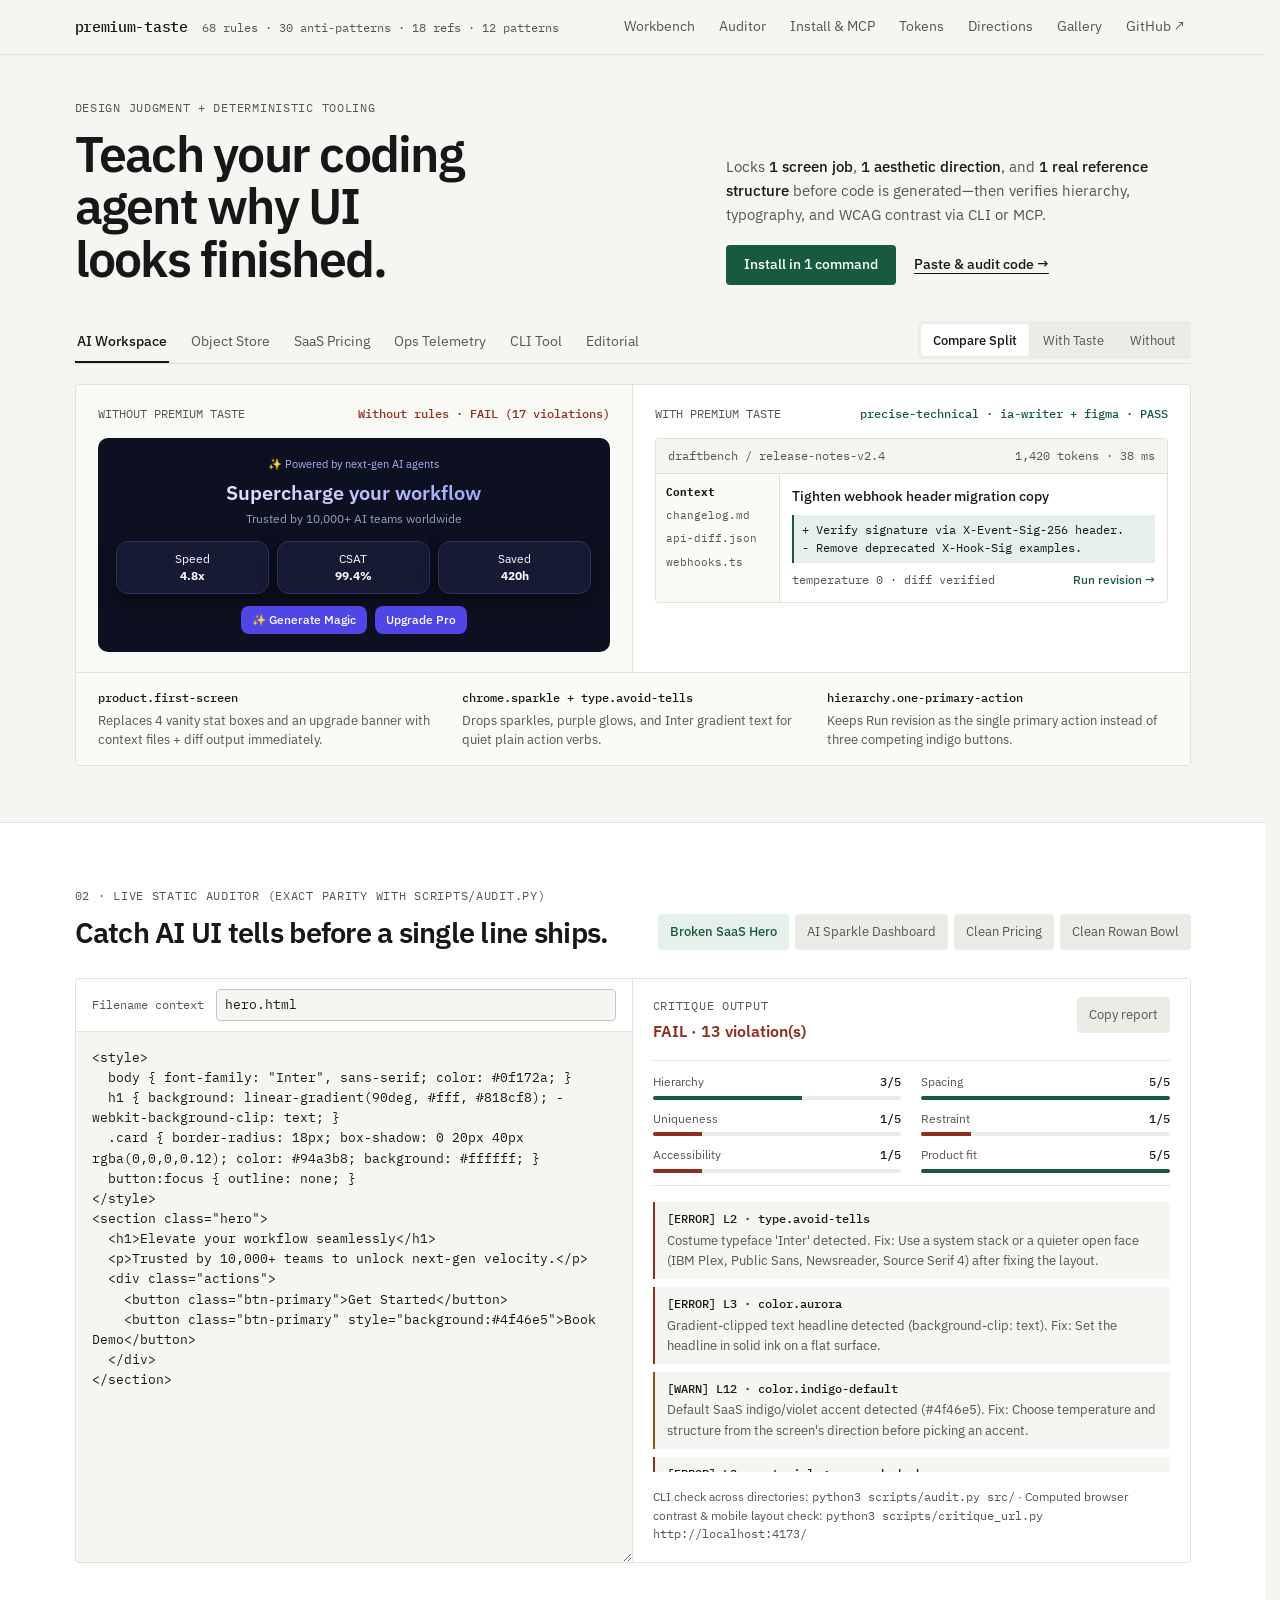
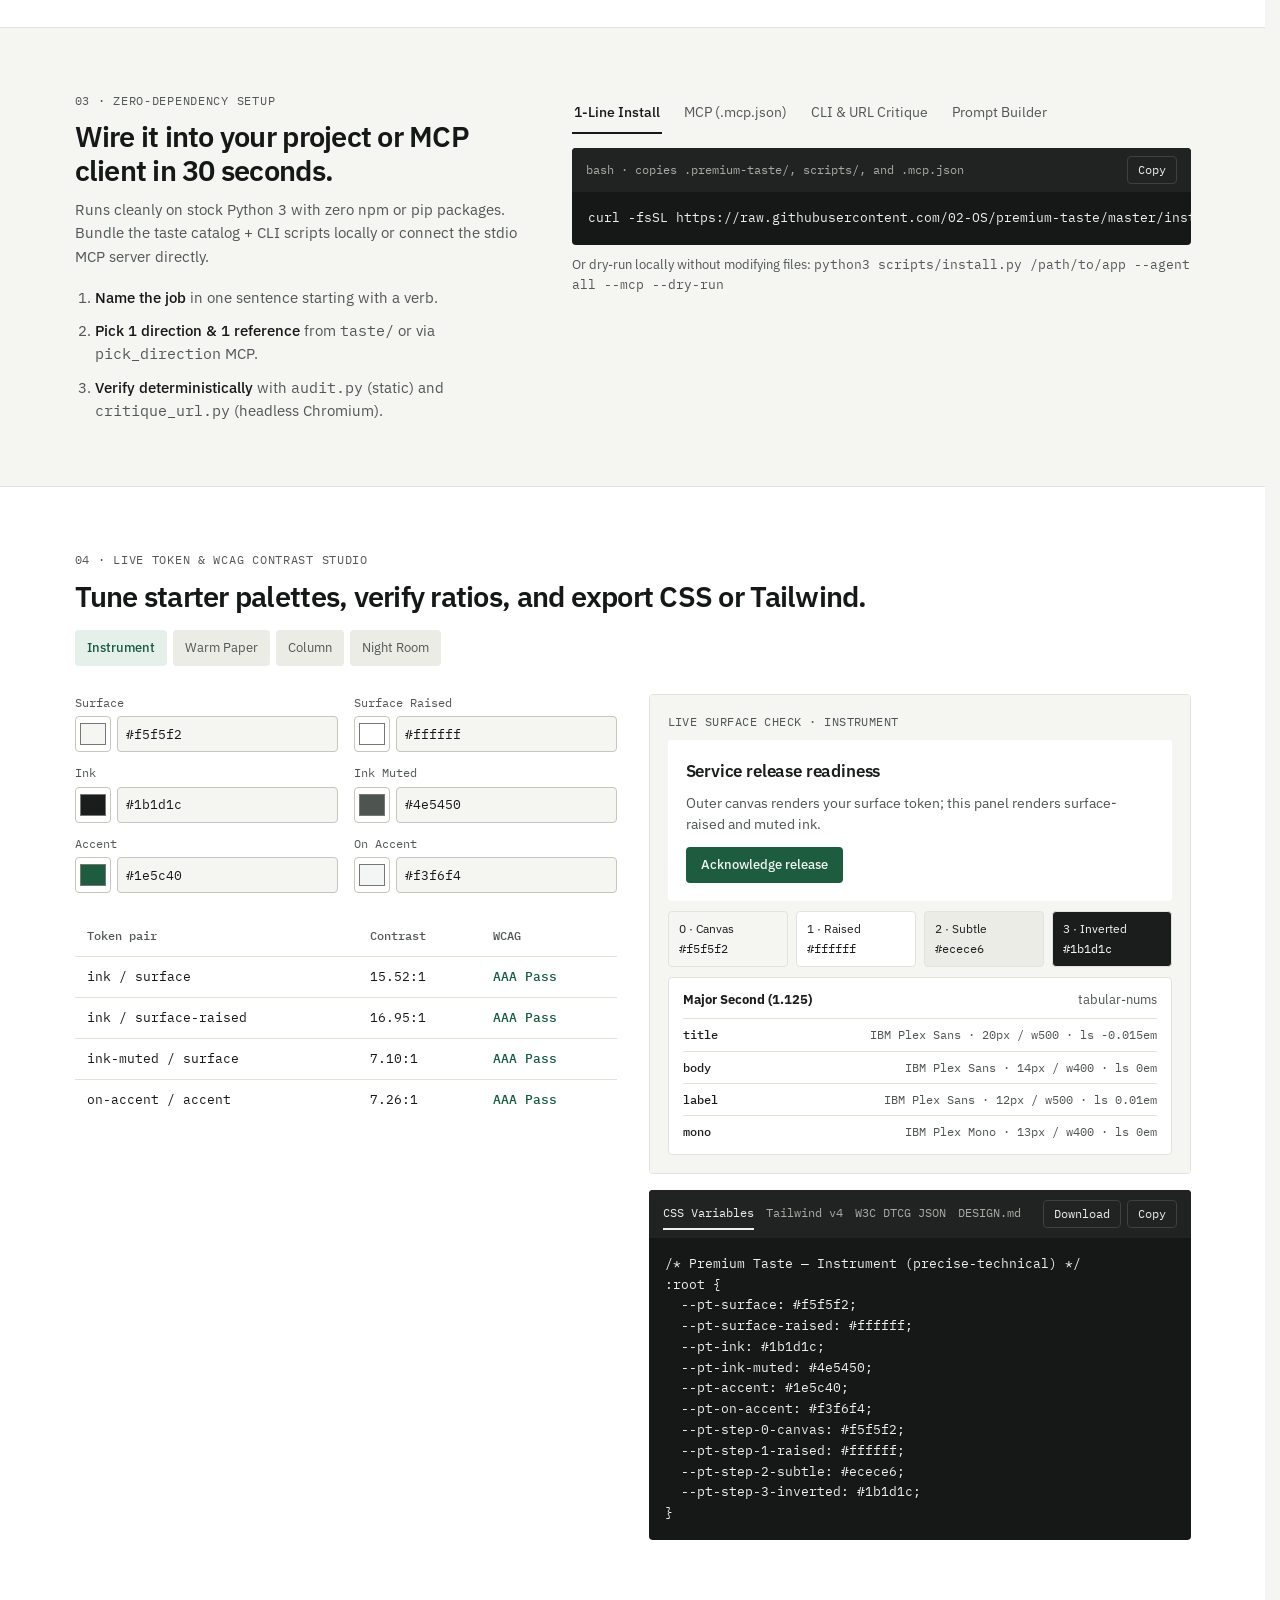
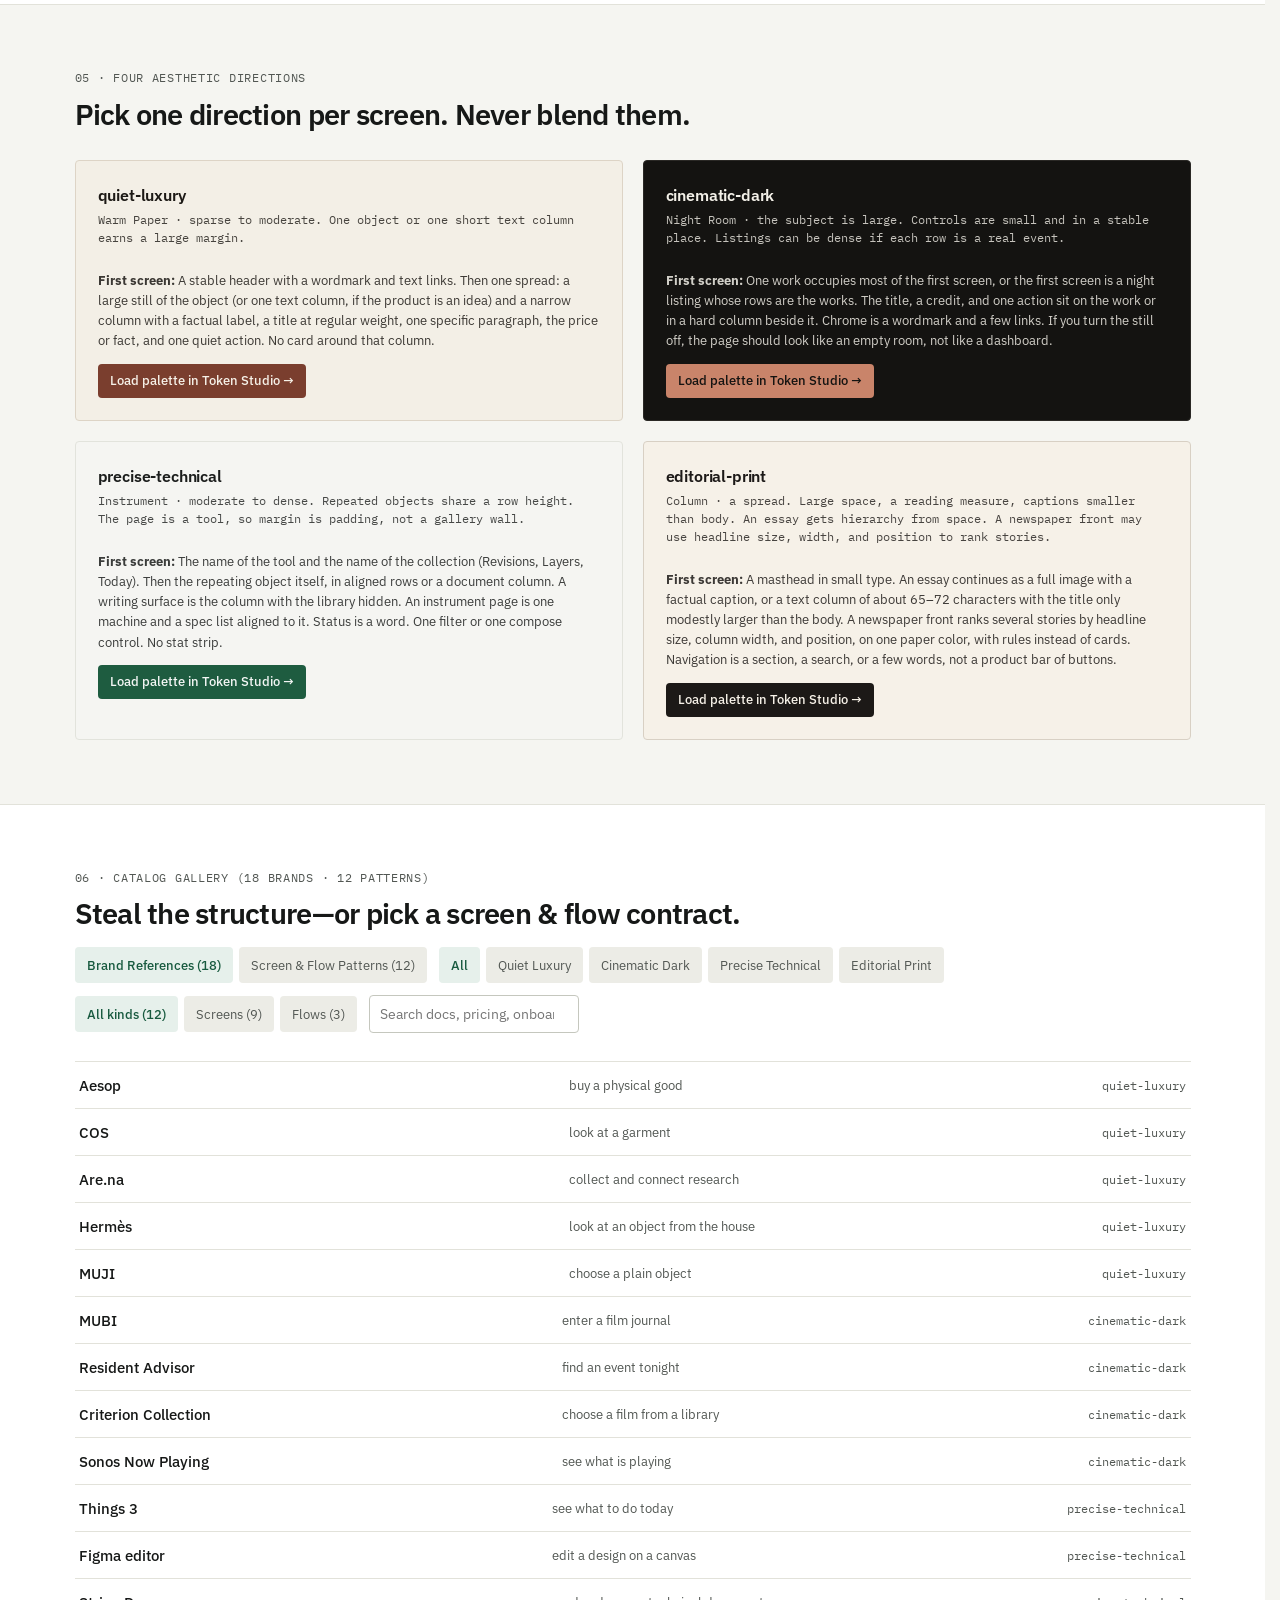
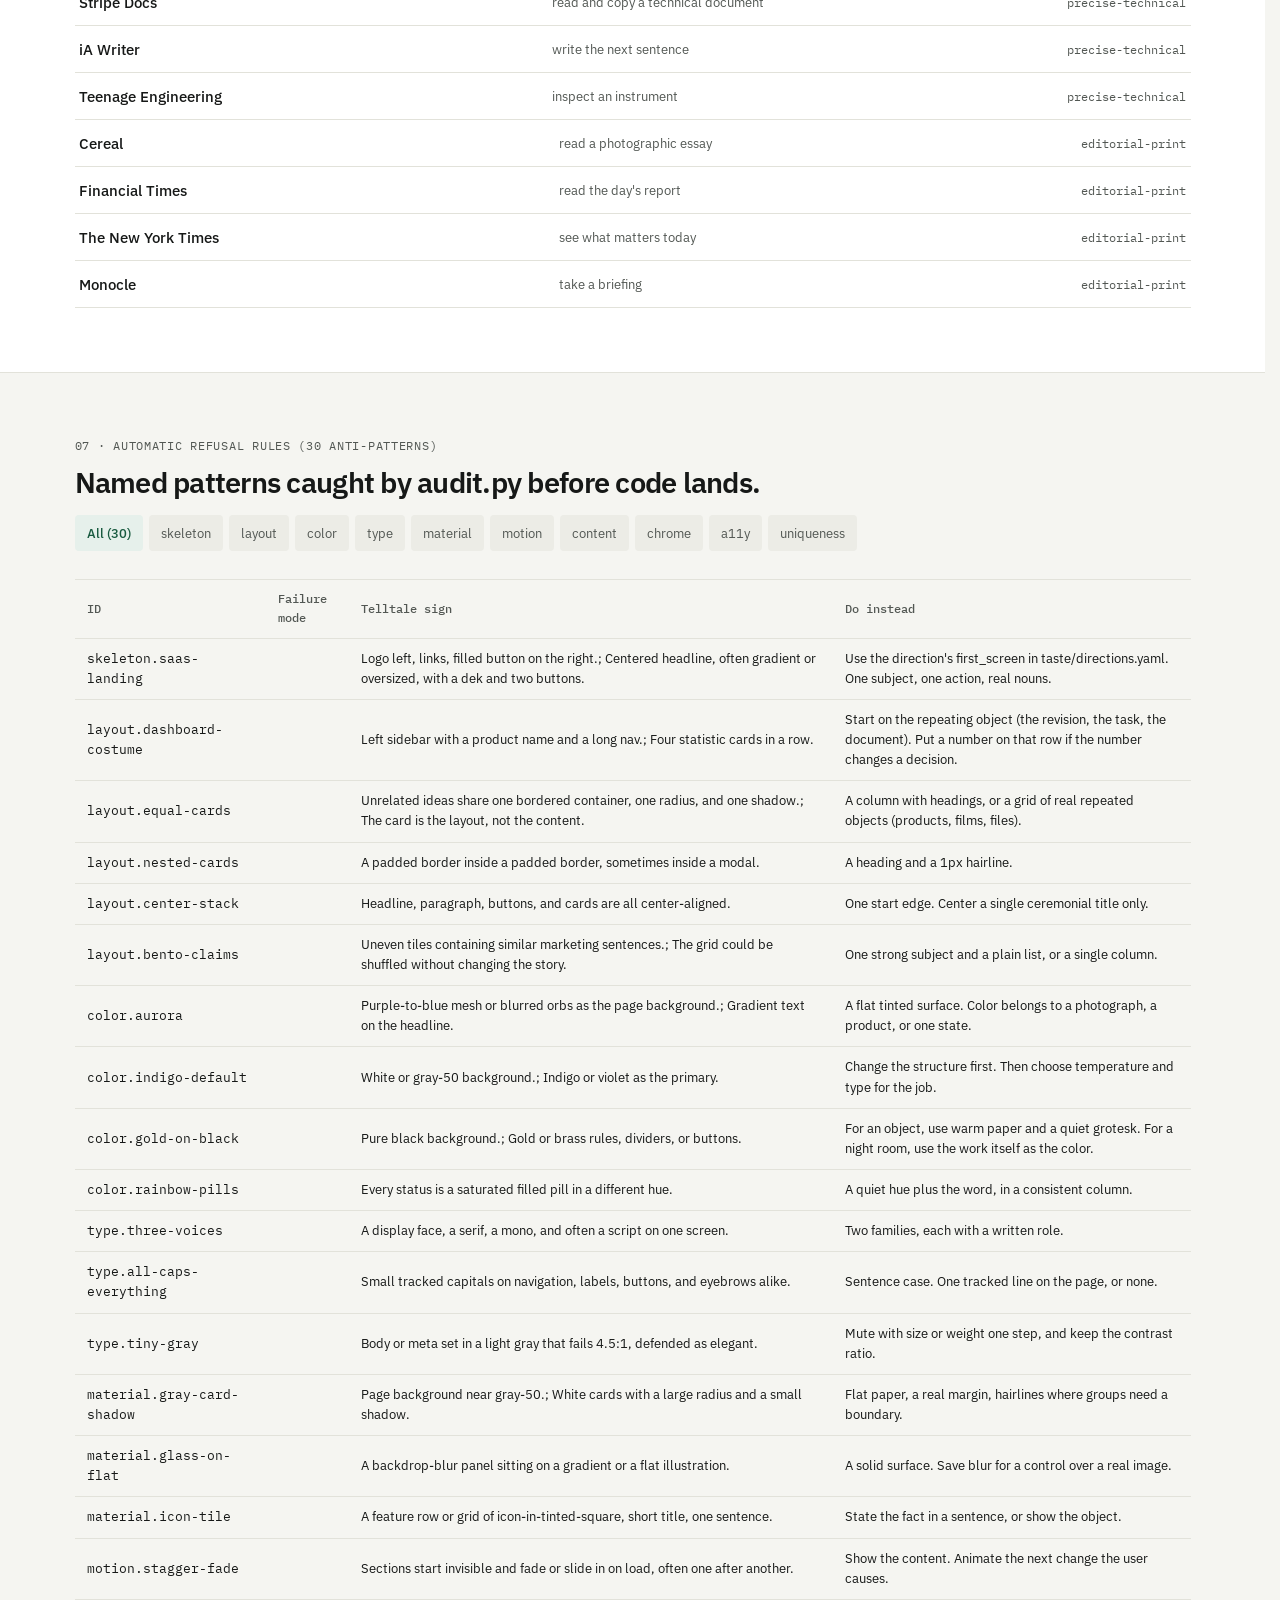
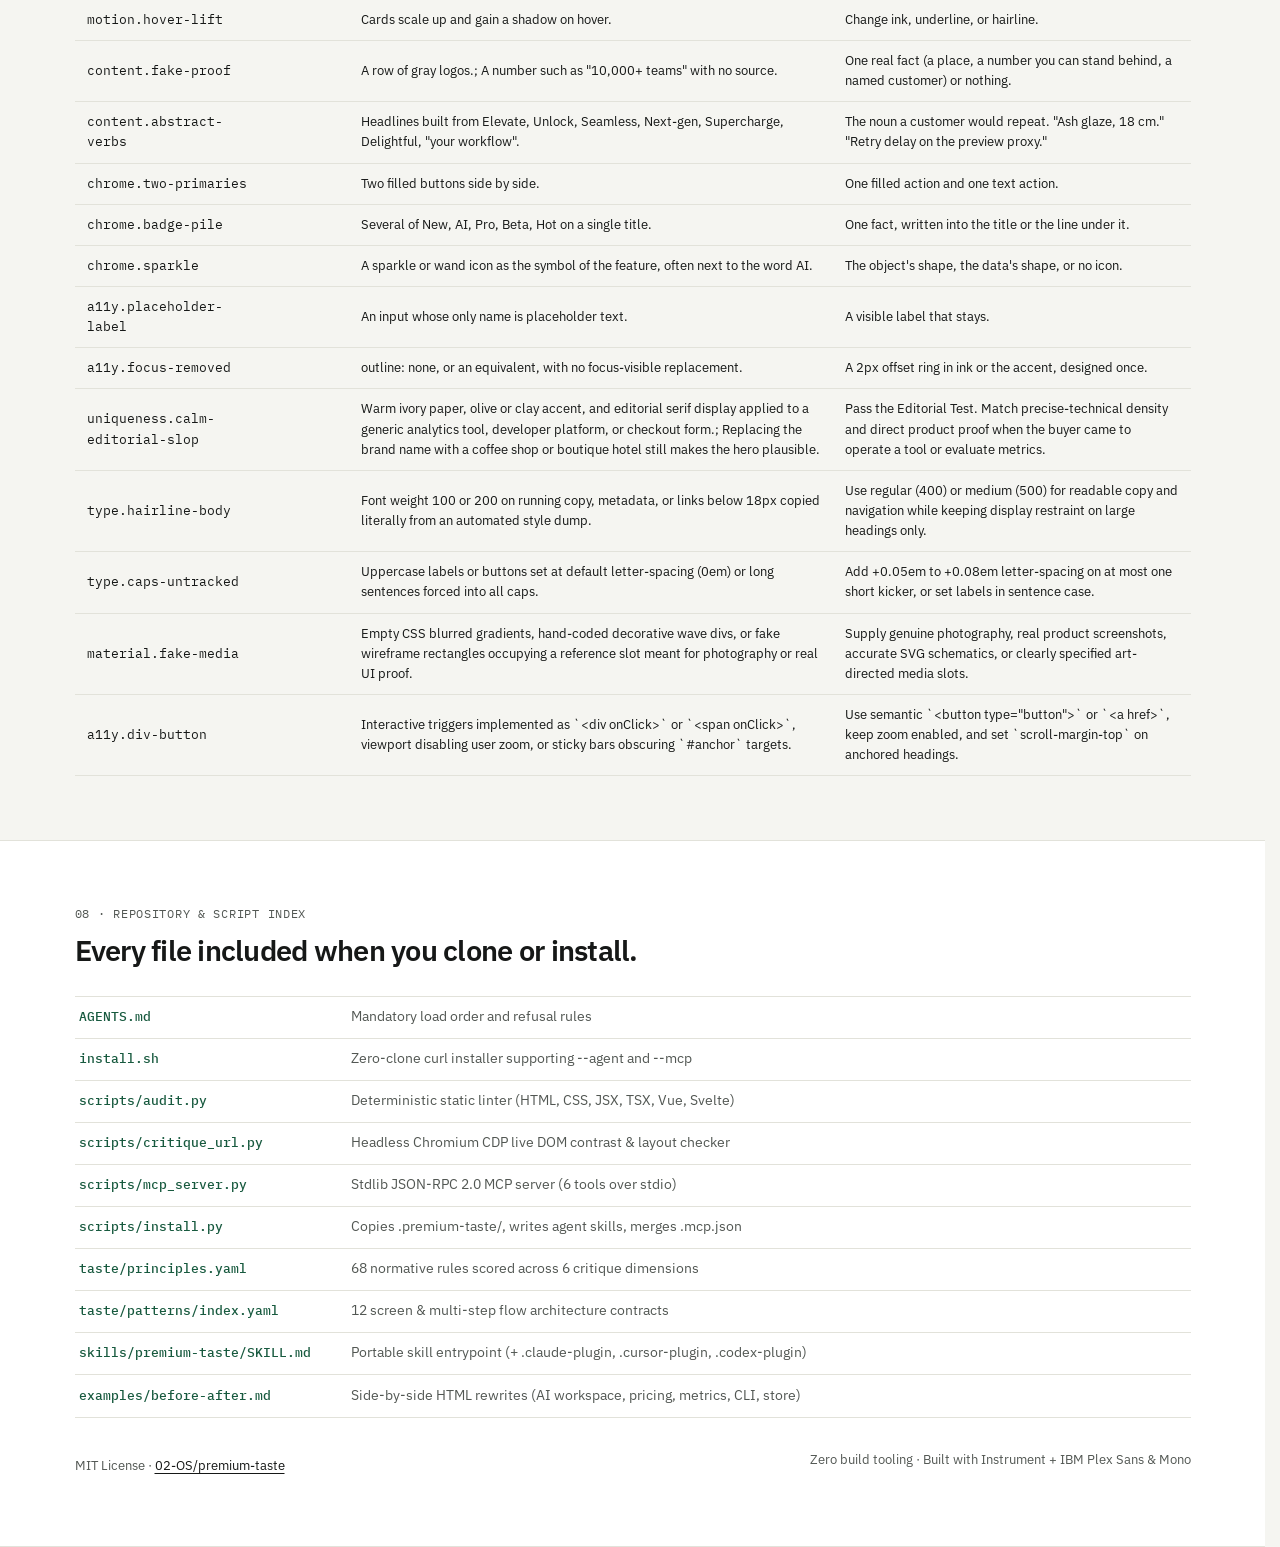
==== commit f30c3cd4: "Add screen/flow patterns, Extended DESIGN.md/DTCG tokens, 6-tool MCP, and plugin manifests" ====
--- a/site/index.html
+++ b/site/index.html
@@ -16,7 +16,7 @@
     <div class="container topbar-inner">
       <div class="brand-group">
         <a class="wordmark" href="#workbench">premium-taste</a>
-        <span class="brand-meta" id="header-counts">62 rules · 25 anti-patterns · 18 refs</span>
+        <span class="brand-meta" id="header-counts">68 rules · 30 anti-patterns · 18 refs · 12 patterns</span>
       </div>
       <nav class="topnav" aria-label="Primary navigation">
         <a href="#workbench">Workbench</a>
@@ -193,7 +193,7 @@
 
             <div class="terminal-panel" role="tabpanel" id="spanel-prompt" aria-labelledby="stab-prompt" hidden>
               <div class="pb-fields">
-                <div class="pb-field">
+                <div class="pb-field pb-field-wide">
                   <label for="pb-job">Screen job</label>
                   <input id="pb-job" type="text" value="Inspect recent failed deploys and p99 endpoint latency logs." />
                 </div>
@@ -207,7 +207,17 @@
                     <option value="editorial-print">editorial-print</option>
                   </select>
                 </div>
-              </div>
+                <div class="pb-field">
+                  <label for="pb-pattern">Pattern (optional)</label>
+                  <select id="pb-pattern">
+                    <option value="">None (custom layout)</option>
+                  </select>
+                </div>
+              </div>
+              <label class="pb-check" for="pb-ledger">
+                <input id="pb-ledger" type="checkbox" checked />
+                <span>Include 4-line Decision Ledger + Visual Target Gate (`1280px` &amp; `375px`)</span>
+              </label>
               <div class="terminal-card">
                 <div class="terminal-bar">
                   <span>Zero-install prompt</span>
@@ -261,6 +271,8 @@
                   <p class="lts-body" id="tp-body">Outer canvas renders your surface token; this panel renders surface-raised and muted ink.</p>
                   <button type="button" class="lts-cta" id="tp-cta">Acknowledge release</button>
                 </div>
+                <div class="surface-steps-strip" id="surface-steps-strip" aria-label="Surface elevation steps 0 to 3"></div>
+                <div class="type-scale-strip" id="type-scale-strip" aria-label="Type scale and OpenType specimen"></div>
               </div>
             </div>
 
@@ -269,9 +281,17 @@
                 <div class="term-tabs" role="tablist" aria-label="Token export format" id="export-tabs">
                   <button type="button" role="tab" aria-selected="true" data-export="css">CSS Variables</button>
                   <button type="button" role="tab" aria-selected="false" data-export="tailwind">Tailwind v4</button>
+                  <button type="button" role="tab" aria-selected="false" data-export="dtcg">W3C DTCG JSON</button>
                   <button type="button" role="tab" aria-selected="false" data-export="design">DESIGN.md</button>
                 </div>
-                <button type="button" class="term-copy copy-btn" data-copy-target="token-export-code">Copy</button>
+                <div class="term-actions">
+                  <div class="term-verbosity" id="design-verbosity" role="group" aria-label="DESIGN.md verbosity" hidden>
+                    <button type="button" class="term-copy" aria-pressed="false" data-verbosity="compact">Compact</button>
+                    <button type="button" class="term-copy" aria-pressed="true" data-verbosity="extended">Extended</button>
+                  </div>
+                  <button type="button" class="term-copy" id="token-download-btn">Download</button>
+                  <button type="button" class="term-copy copy-btn" data-copy-target="token-export-code">Copy</button>
+                </div>
               </div>
               <pre id="token-export-code" tabindex="0"></pre>
             </div>
@@ -293,25 +313,34 @@
       </div>
     </section>
 
-    <!-- 06. REFERENCE GALLERY -->
+    <!-- 06. CATALOG GALLERY (BRAND REFERENCES + SCREEN & FLOW PATTERNS) -->
     <section class="surface-band" id="references" aria-labelledby="references-h2">
       <div class="container">
         <div class="band-head">
           <div>
-            <p class="eyebrow">06 · Reference Gallery (18 Studied Products)</p>
-            <h2 id="references-h2">Steal the structure, never the costume.</h2>
+            <p class="eyebrow" id="gallery-eyebrow">06 · Catalog Gallery (18 Brands · 12 Patterns)</p>
+            <h2 id="references-h2">Steal the structure—or pick a screen &amp; flow contract.</h2>
           </div>
           <div class="gallery-controls">
-            <div class="chip-row" role="group" aria-label="Filter references by direction" id="ref-filters">
-              <button type="button" class="chip-btn" aria-pressed="true" data-dir="all">All (18)</button>
+            <div class="chip-row" role="group" aria-label="Switch catalog mode" id="gallery-mode-tabs">
+              <button type="button" class="chip-btn" aria-pressed="true" data-gallery-mode="references">Brand References (18)</button>
+              <button type="button" class="chip-btn" aria-pressed="false" data-gallery-mode="patterns">Screen &amp; Flow Patterns (12)</button>
+            </div>
+            <div class="chip-row" role="group" aria-label="Filter items by direction" id="ref-filters">
+              <button type="button" class="chip-btn" aria-pressed="true" data-dir="all">All</button>
               <button type="button" class="chip-btn" aria-pressed="false" data-dir="quiet-luxury">Quiet Luxury</button>
               <button type="button" class="chip-btn" aria-pressed="false" data-dir="cinematic-dark">Cinematic Dark</button>
               <button type="button" class="chip-btn" aria-pressed="false" data-dir="precise-technical">Precise Technical</button>
               <button type="button" class="chip-btn" aria-pressed="false" data-dir="editorial-print">Editorial Print</button>
             </div>
+            <div class="chip-row" role="group" aria-label="Filter patterns by kind" id="pat-type-filters" hidden>
+              <button type="button" class="chip-btn" aria-pressed="true" data-pat-type="all">All kinds (12)</button>
+              <button type="button" class="chip-btn" aria-pressed="false" data-pat-type="screen">Screens (9)</button>
+              <button type="button" class="chip-btn" aria-pressed="false" data-pat-type="flow">Flows (3)</button>
+            </div>
             <div class="search-field">
-              <label class="sr-only" for="ref-search">Search references</label>
-              <input id="ref-search" type="search" placeholder="Search docs, film, index..." />
+              <label class="sr-only" for="ref-search">Search catalog</label>
+              <input id="ref-search" type="search" placeholder="Search docs, pricing, onboarding..." />
             </div>
           </div>
         </div>
@@ -324,7 +353,7 @@
       <div class="container">
         <div class="band-head">
           <div>
-            <p class="eyebrow">07 · Automatic Refusal Rules (25 Anti-Patterns)</p>
+            <p class="eyebrow" id="ap-eyebrow">07 · Automatic Refusal Rules (30 Anti-Patterns)</p>
             <h2 id="anti-patterns-h2">Named patterns caught by audit.py before code lands.</h2>
           </div>
           <div class="chip-row" role="group" aria-label="Filter anti-patterns by category" id="ap-filters"></div>
@@ -361,9 +390,11 @@
           <a class="file-link" href="https://github.com/02-OS/premium-taste/blob/master/install.sh" target="_blank" rel="noreferrer"><code>install.sh</code><span>Zero-clone curl installer supporting --agent and --mcp</span></a>
           <a class="file-link" href="https://github.com/02-OS/premium-taste/blob/master/scripts/audit.py" target="_blank" rel="noreferrer"><code>scripts/audit.py</code><span>Deterministic static linter (HTML, CSS, JSX, TSX, Vue, Svelte)</span></a>
           <a class="file-link" href="https://github.com/02-OS/premium-taste/blob/master/scripts/critique_url.py" target="_blank" rel="noreferrer"><code>scripts/critique_url.py</code><span>Headless Chromium CDP live DOM contrast &amp; layout checker</span></a>
-          <a class="file-link" href="https://github.com/02-OS/premium-taste/blob/master/scripts/mcp_server.py" target="_blank" rel="noreferrer"><code>scripts/mcp_server.py</code><span>Stdlib JSON-RPC 2.0 MCP server over stdio</span></a>
+          <a class="file-link" href="https://github.com/02-OS/premium-taste/blob/master/scripts/mcp_server.py" target="_blank" rel="noreferrer"><code>scripts/mcp_server.py</code><span>Stdlib JSON-RPC 2.0 MCP server (6 tools over stdio)</span></a>
           <a class="file-link" href="https://github.com/02-OS/premium-taste/blob/master/scripts/install.py" target="_blank" rel="noreferrer"><code>scripts/install.py</code><span>Copies .premium-taste/, writes agent skills, merges .mcp.json</span></a>
-          <a class="file-link" href="https://github.com/02-OS/premium-taste/blob/master/taste/principles.yaml" target="_blank" rel="noreferrer"><code>taste/principles.yaml</code><span>62 normative rules scored across 6 critique dimensions</span></a>
+          <a class="file-link" href="https://github.com/02-OS/premium-taste/blob/master/taste/principles.yaml" target="_blank" rel="noreferrer"><code>taste/principles.yaml</code><span>68 normative rules scored across 6 critique dimensions</span></a>
+          <a class="file-link" href="https://github.com/02-OS/premium-taste/blob/master/taste/patterns/index.yaml" target="_blank" rel="noreferrer"><code>taste/patterns/index.yaml</code><span>12 screen &amp; multi-step flow architecture contracts</span></a>
+          <a class="file-link" href="https://github.com/02-OS/premium-taste/blob/master/skills/premium-taste/SKILL.md" target="_blank" rel="noreferrer"><code>skills/premium-taste/SKILL.md</code><span>Portable skill entrypoint (+ .claude-plugin, .cursor-plugin, .codex-plugin)</span></a>
           <a class="file-link" href="https://github.com/02-OS/premium-taste/blob/master/examples/before-after.md" target="_blank" rel="noreferrer"><code>examples/before-after.md</code><span>Side-by-side HTML rewrites (AI workspace, pricing, metrics, CLI, store)</span></a>
         </div>
 
--- a/site/styles.css
+++ b/site/styles.css
@@ -895,14 +895,36 @@
 
 .pb-fields {
   display: grid;
-  grid-template-columns: minmax(0, 1.4fr) minmax(0, 0.8fr);
+  grid-template-columns: repeat(2, minmax(0, 1fr));
   gap: 0.75rem;
+  margin-block-end: 0.5rem;
+}
+
+.pb-field-wide {
+  grid-column: 1 / -1;
+}
+
+.pb-check {
+  display: inline-flex;
+  align-items: center;
+  gap: 0.5rem;
+  min-block-size: 32px;
   margin-block-end: 0.75rem;
+  font-size: 0.8125rem;
+  color: var(--muted);
+  cursor: pointer;
+}
+
+.pb-check input[type="checkbox"] {
+  inline-size: 16px;
+  block-size: 16px;
+  accent-color: var(--accent);
 }
 
 .pb-field {
   display: grid;
   gap: 0.25rem;
+  min-inline-size: 0;
 }
 
 .pb-field label {
@@ -914,6 +936,9 @@
 .pb-field input,
 .pb-field select,
 .search-field input {
+  inline-size: 100%;
+  max-inline-size: 100%;
+  min-inline-size: 0;
   min-block-size: 38px;
   padding: 0.375rem 0.625rem;
   background: var(--surface);
@@ -1259,7 +1284,97 @@
   text-underline-offset: 3px;
 }
 
+.term-actions {
+  display: flex;
+  flex-wrap: wrap;
+  align-items: center;
+  gap: 0.375rem;
+}
+
+.term-verbosity {
+  display: inline-flex;
+  align-items: center;
+  gap: 0.25rem;
+}
+
+.term-verbosity[hidden] {
+  display: none;
+}
+
+.term-verbosity .term-copy[aria-pressed="true"] {
+  background: var(--obsidian-ink);
+  color: var(--obsidian);
+  border-color: var(--obsidian-ink);
+}
+
+.surface-steps-strip {
+  display: grid;
+  grid-template-columns: repeat(4, minmax(0, 1fr));
+  gap: 0.5rem;
+  inline-size: 100%;
+}
+
+.surface-step-chip {
+  padding: 0.5rem 0.625rem;
+  border: 1px solid;
+  border-radius: var(--radius);
+  display: grid;
+  gap: 0.125rem;
+  font-size: 0.75rem;
+}
+
+.surface-step-chip code {
+  font-family: var(--font-mono);
+  font-size: 0.72rem;
+}
+
+.type-scale-strip {
+  inline-size: 100%;
+  padding: 0.75rem 0.875rem;
+  border: 1px solid;
+  border-radius: var(--radius);
+  display: grid;
+  gap: 0.5rem;
+  font-variant-numeric: tabular-nums;
+}
+
+.type-scale-head {
+  display: flex;
+  flex-wrap: wrap;
+  justify-content: space-between;
+  gap: 0.5rem;
+  font-size: 0.8125rem;
+}
+
+.type-role-list {
+  display: grid;
+  gap: 0.375rem;
+}
+
+.type-role-row {
+  padding-block-start: 0.375rem;
+  border-block-start: 1px solid;
+  display: flex;
+  flex-wrap: wrap;
+  justify-content: space-between;
+  gap: 0.25rem 0.75rem;
+  font-size: 0.78rem;
+}
+
+.type-role-name {
+  font-family: var(--font-mono);
+  font-weight: 500;
+}
+
+.type-role-meta {
+  font-family: var(--font-mono);
+}
+
 @media (max-width: 900px) {
+  .surface-steps-strip {
+    grid-template-columns: repeat(2, minmax(0, 1fr));
+  }
+
   .topbar {
     position: static;
   }
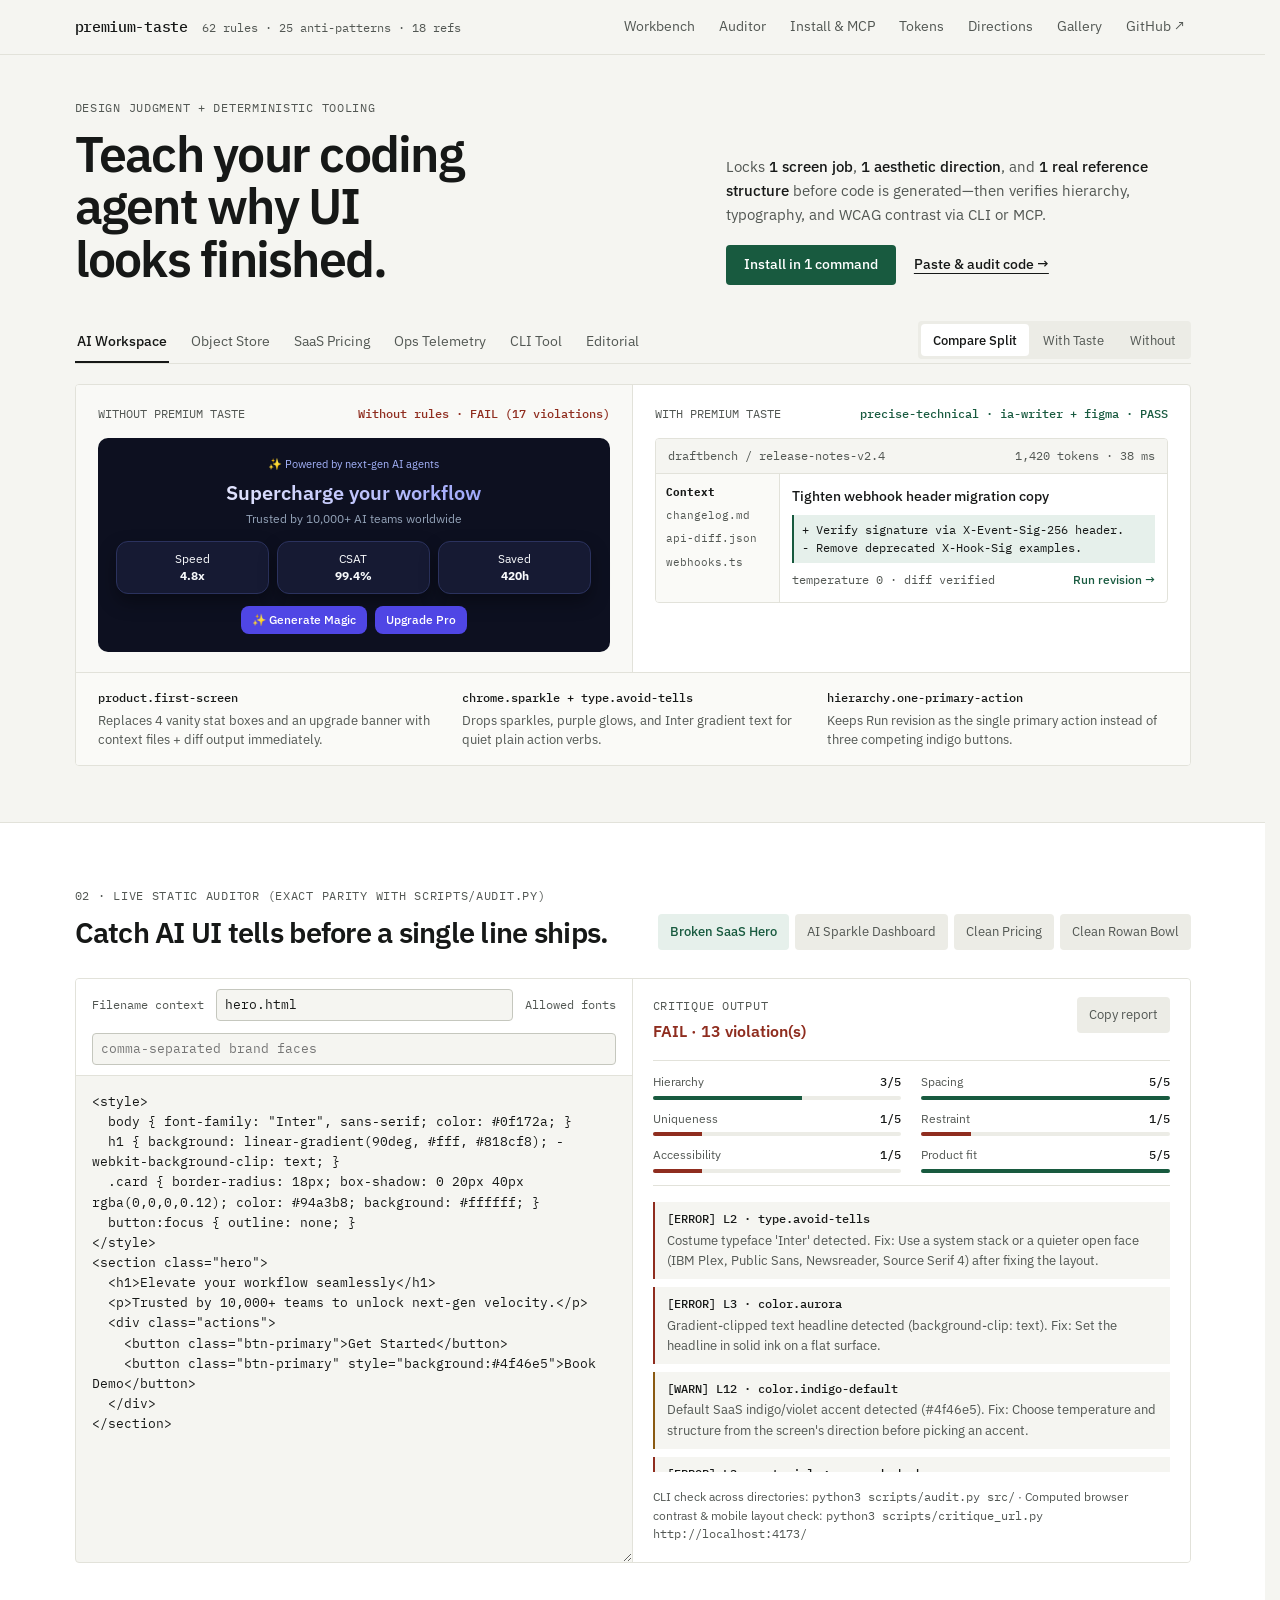
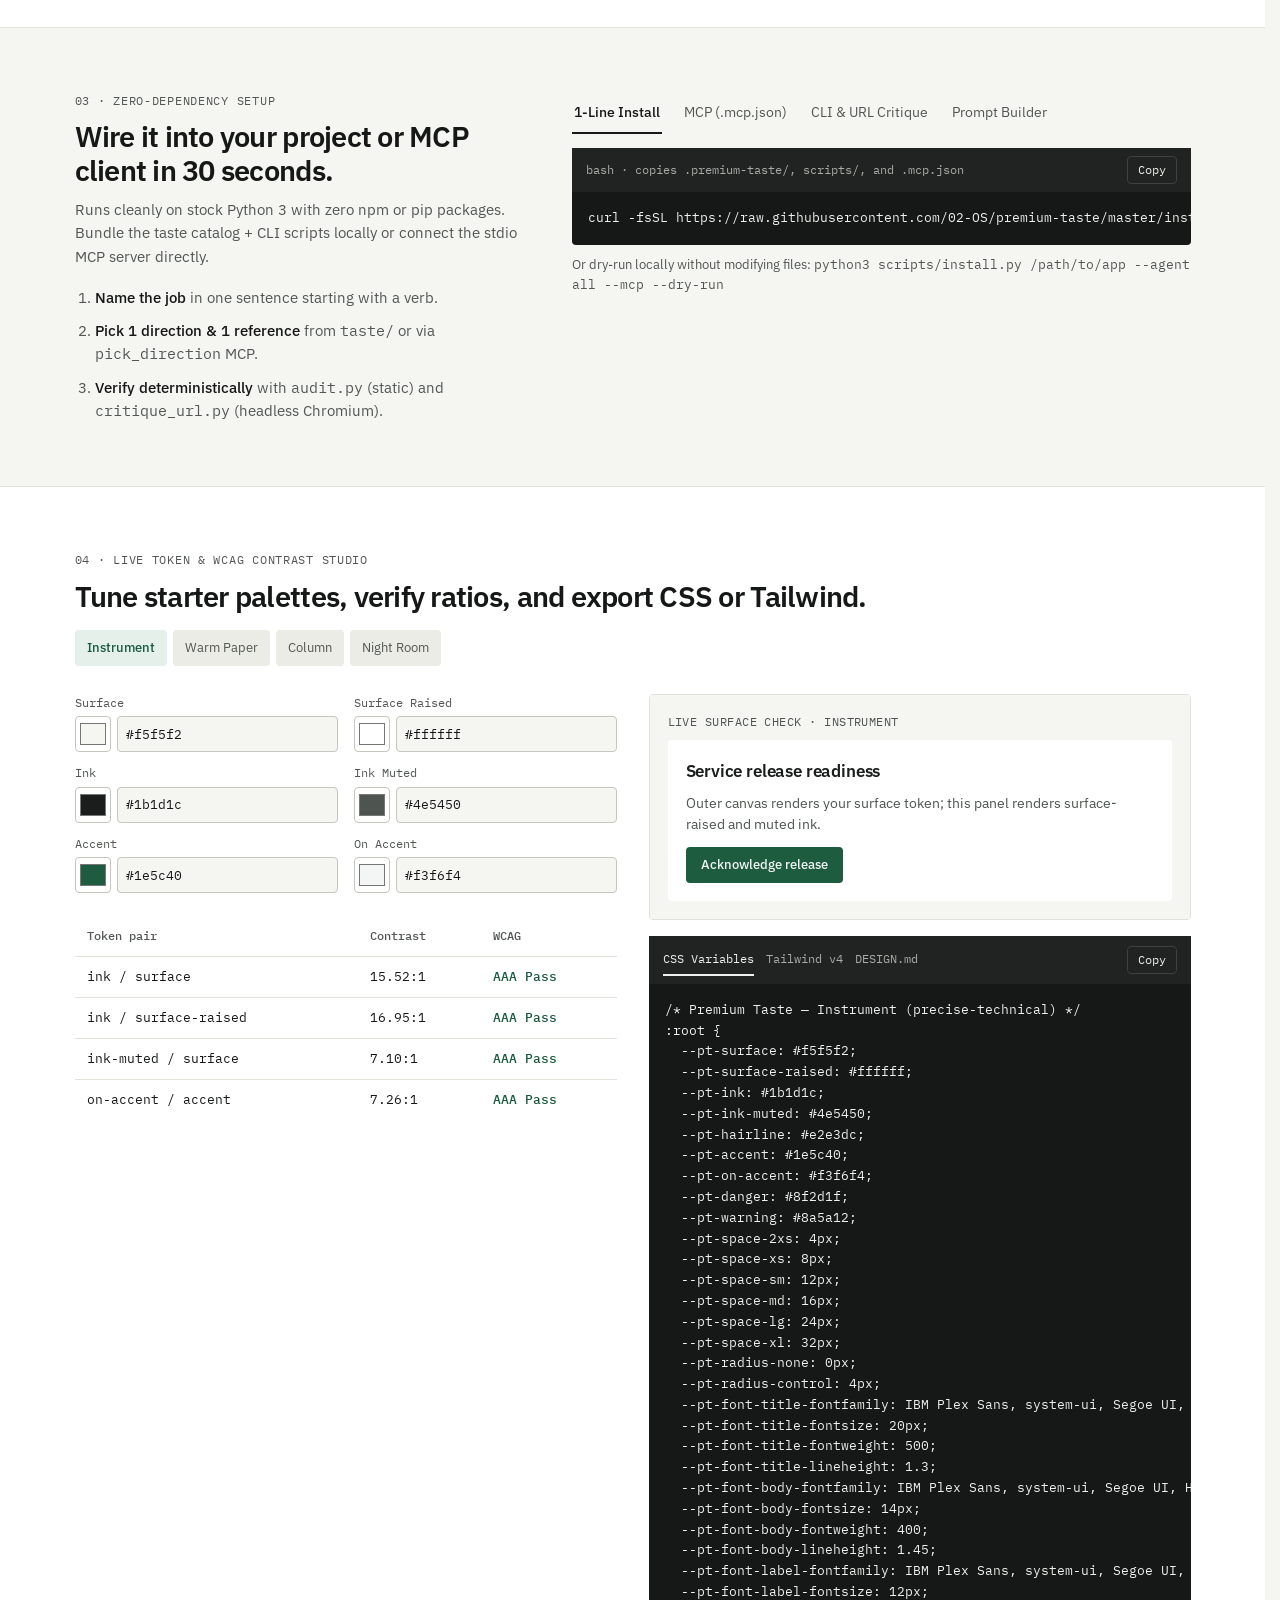
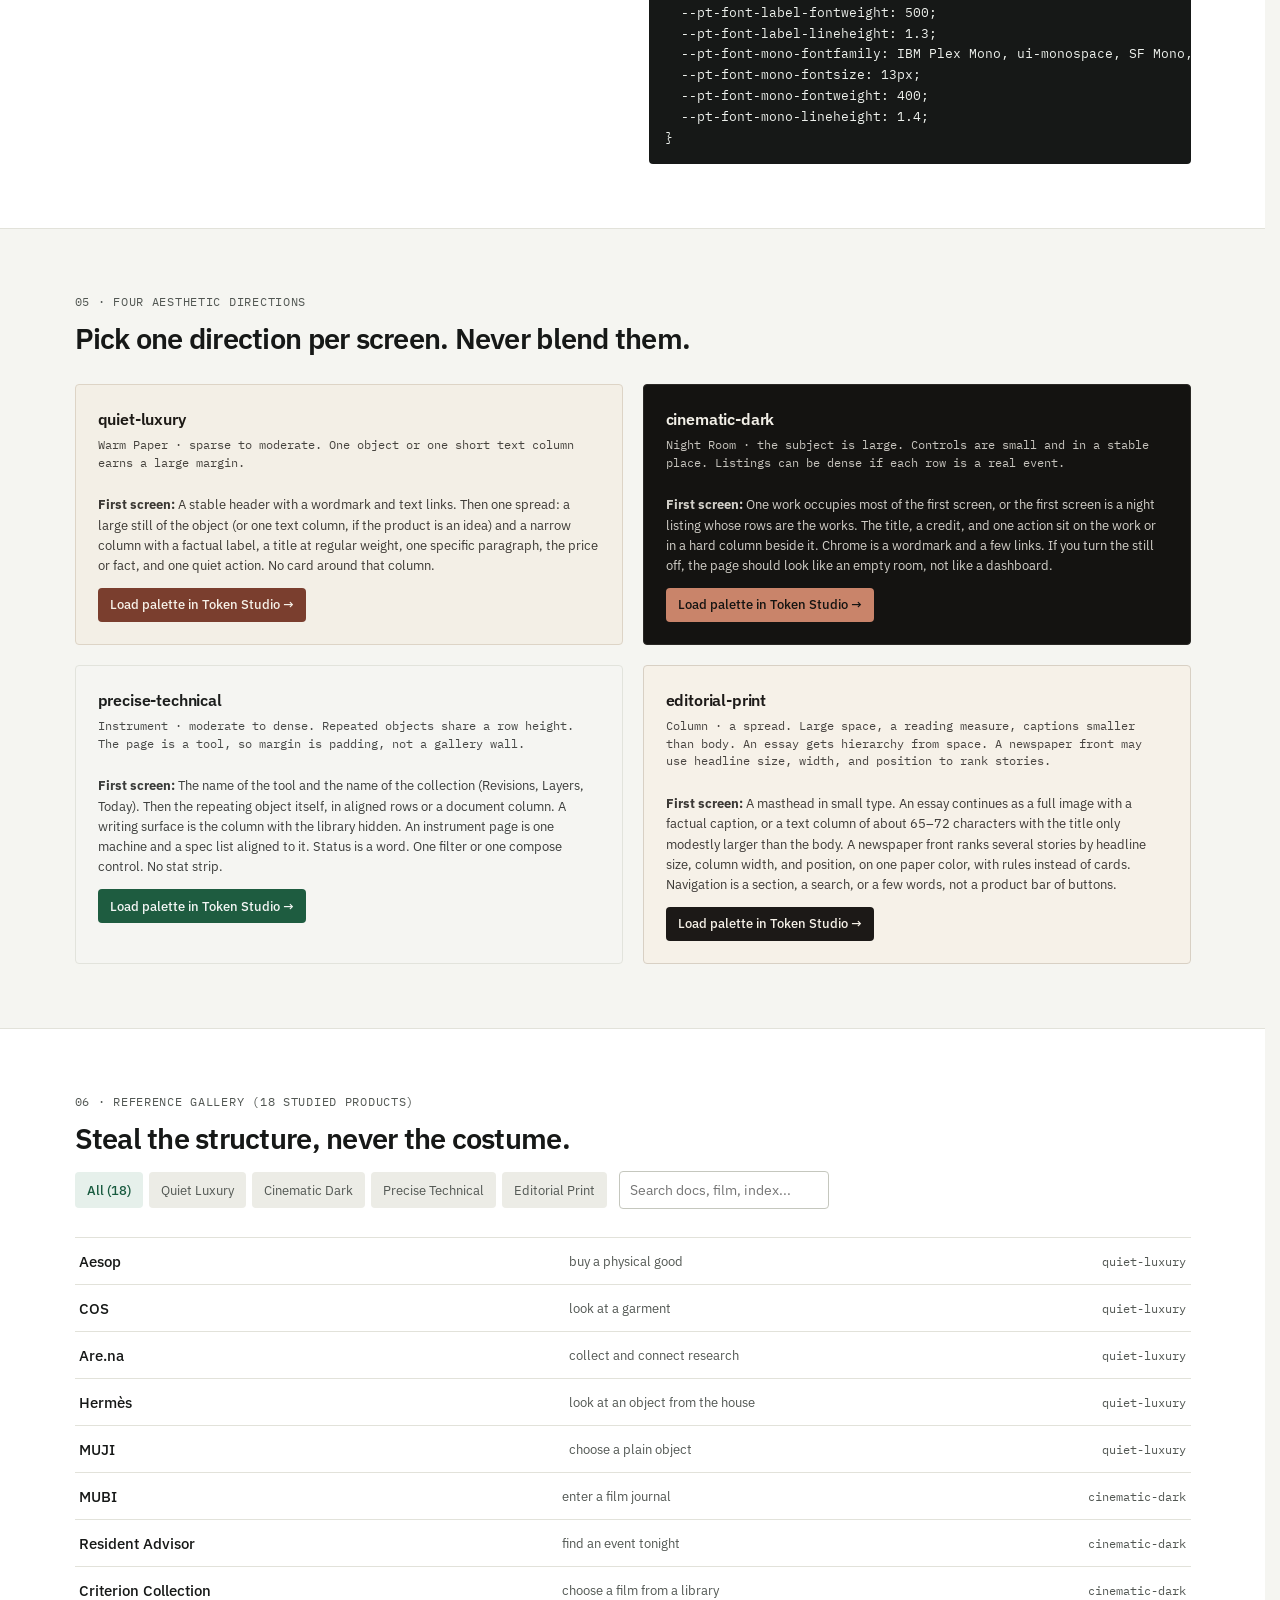
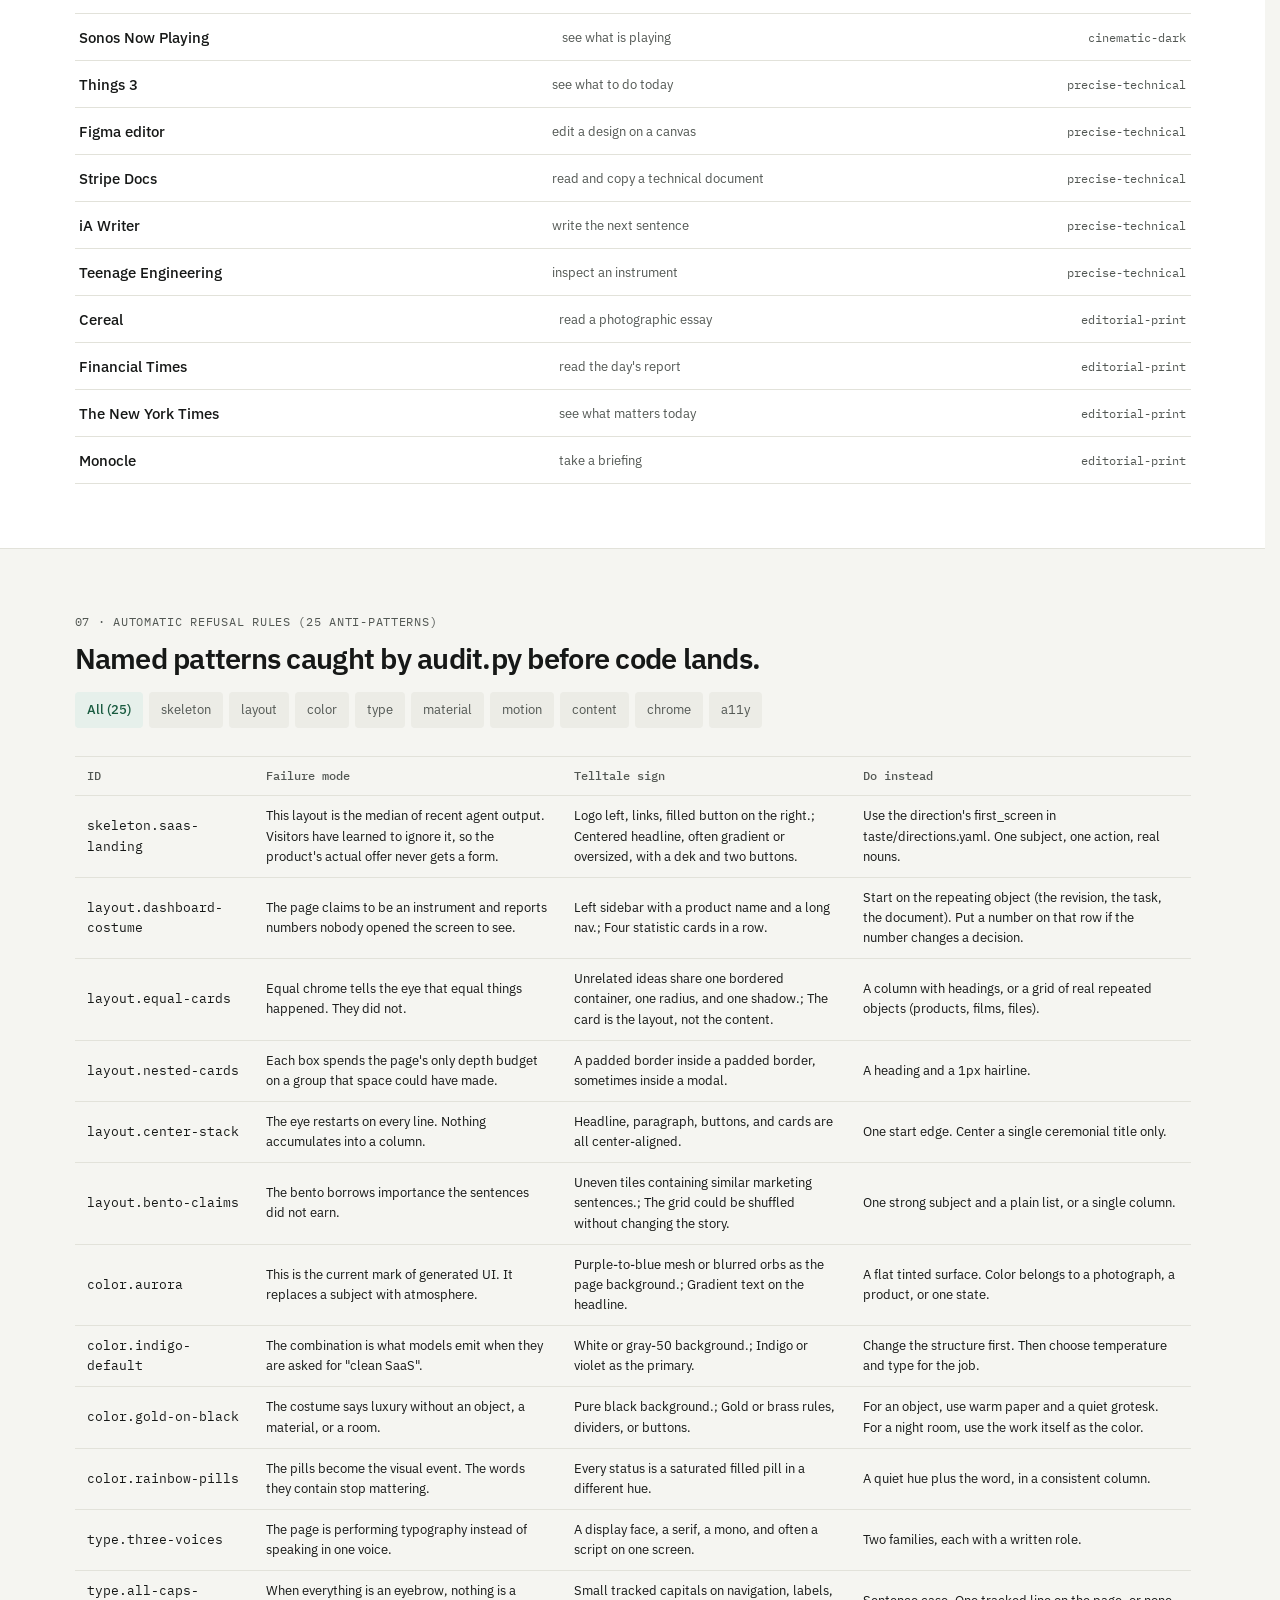
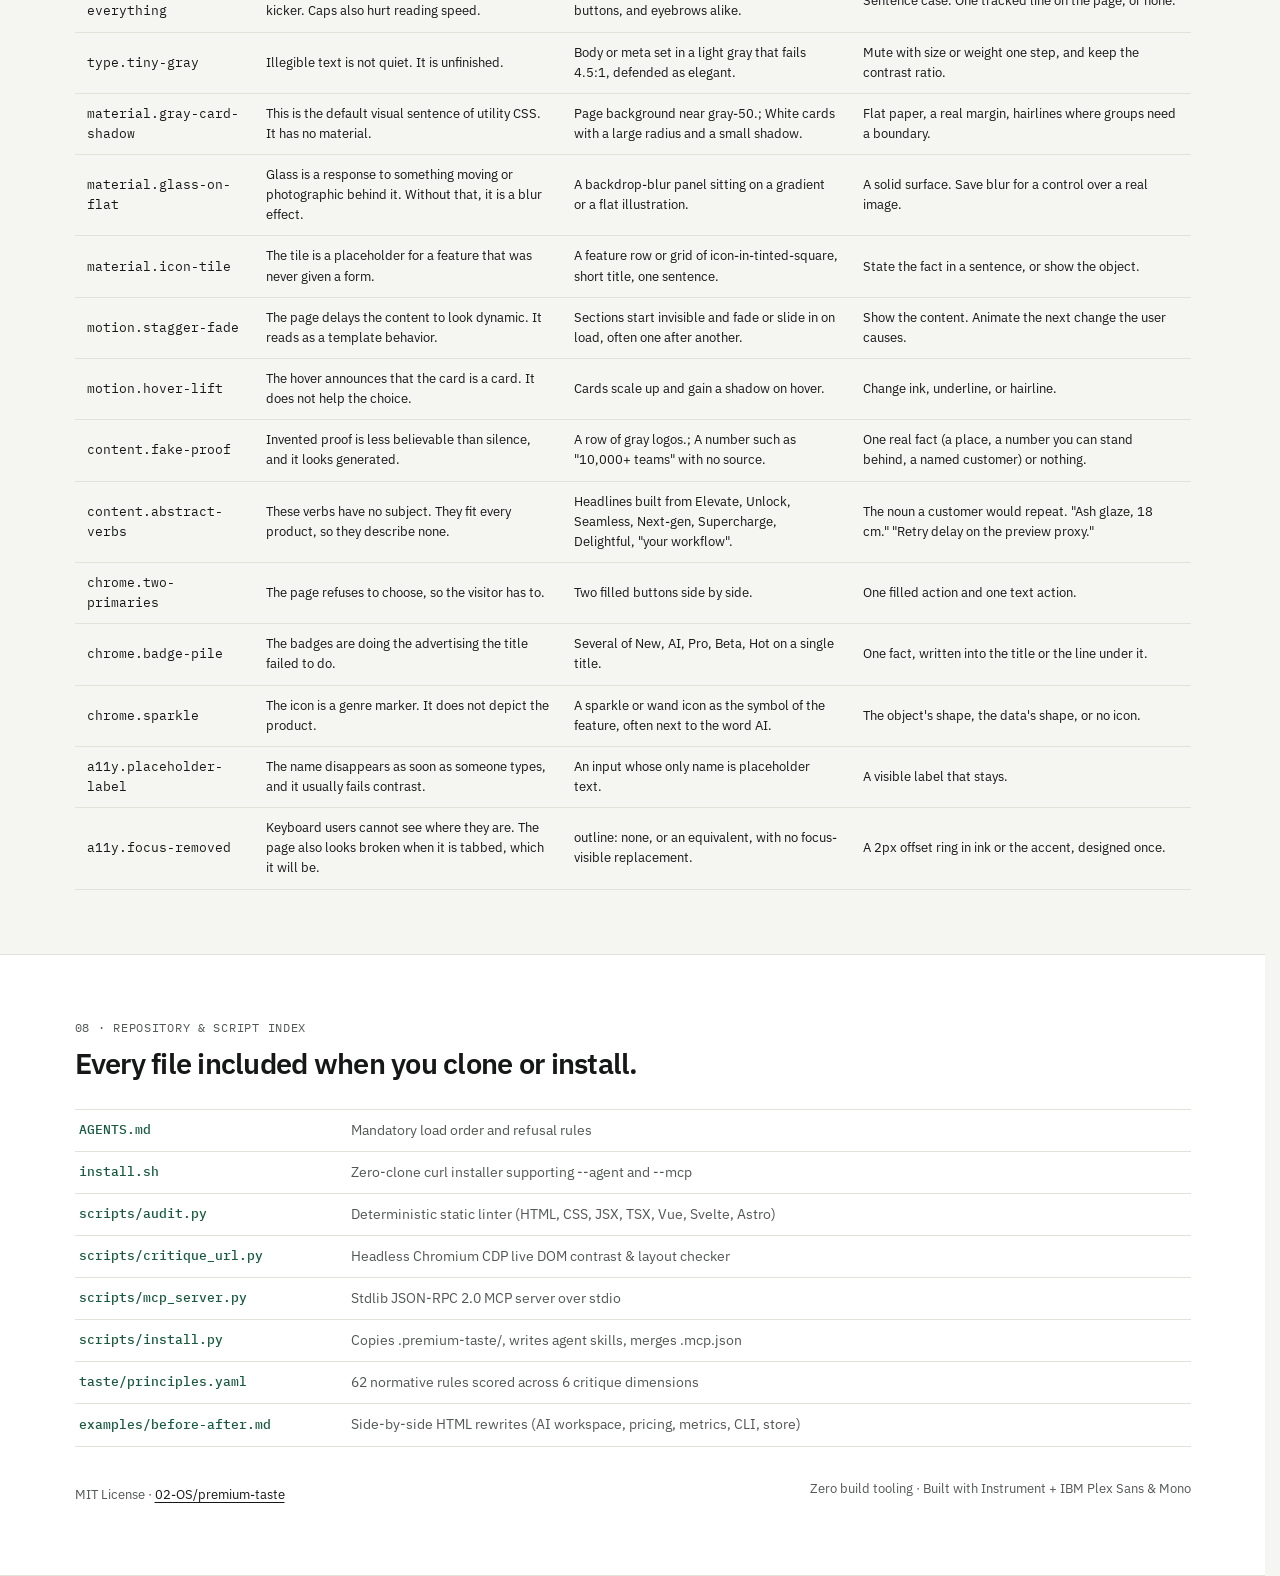
==== commit fccb0d00: "fix: resolve open premium-taste issues Correct MCP framing, auditor parity, URL critique, the instal" ====
--- a/site/index.html
+++ b/site/index.html
@@ -16,7 +16,7 @@
     <div class="container topbar-inner">
       <div class="brand-group">
         <a class="wordmark" href="#workbench">premium-taste</a>
-        <span class="brand-meta" id="header-counts">68 rules · 30 anti-patterns · 18 refs · 12 patterns</span>
+        <span class="brand-meta" id="header-counts">62 rules · 25 anti-patterns · 18 refs</span>
       </div>
       <nav class="topnav" aria-label="Primary navigation">
         <a href="#workbench">Workbench</a>
@@ -97,6 +97,8 @@
             <div class="editor-bar">
               <label for="audit-file-name">Filename context</label>
               <input id="audit-file-name" type="text" value="hero.html" spellcheck="false" />
+              <label for="audit-allow-fonts">Allowed fonts</label>
+              <input id="audit-allow-fonts" type="text" value="" placeholder="comma-separated brand faces" spellcheck="false" />
             </div>
             <div class="editor-area-wrap">
               <label class="sr-only" for="audit-code-input">HTML, CSS, or JSX code snippet to audit</label>
@@ -176,7 +178,7 @@
   }
 }</pre>
               </div>
-              <p class="sub-caption">Tools exposed: <code>pick_direction</code>, <code>get_reference</code>, <code>get_tokens</code>, <code>audit_ui</code>.</p>
+              <p class="sub-caption">Tools exposed: <code>pick_direction</code>, <code>get_reference</code>, <code>get_pattern</code>, <code>get_tokens</code>, <code>audit_ui</code>, <code>verify_url</code>. Resources use <code>premium-taste://</code> URIs. Prompts: <code>critique-ui</code>, <code>choose-direction</code>.</p>
             </div>
 
             <div class="terminal-panel" role="tabpanel" id="spanel-cli" aria-labelledby="stab-cli" hidden>
@@ -193,7 +195,7 @@
 
             <div class="terminal-panel" role="tabpanel" id="spanel-prompt" aria-labelledby="stab-prompt" hidden>
               <div class="pb-fields">
-                <div class="pb-field pb-field-wide">
+                <div class="pb-field">
                   <label for="pb-job">Screen job</label>
                   <input id="pb-job" type="text" value="Inspect recent failed deploys and p99 endpoint latency logs." />
                 </div>
@@ -207,17 +209,7 @@
                     <option value="editorial-print">editorial-print</option>
                   </select>
                 </div>
-                <div class="pb-field">
-                  <label for="pb-pattern">Pattern (optional)</label>
-                  <select id="pb-pattern">
-                    <option value="">None (custom layout)</option>
-                  </select>
-                </div>
-              </div>
-              <label class="pb-check" for="pb-ledger">
-                <input id="pb-ledger" type="checkbox" checked />
-                <span>Include 4-line Decision Ledger + Visual Target Gate (`1280px` &amp; `375px`)</span>
-              </label>
+              </div>
               <div class="terminal-card">
                 <div class="terminal-bar">
                   <span>Zero-install prompt</span>
@@ -271,8 +263,6 @@
                   <p class="lts-body" id="tp-body">Outer canvas renders your surface token; this panel renders surface-raised and muted ink.</p>
                   <button type="button" class="lts-cta" id="tp-cta">Acknowledge release</button>
                 </div>
-                <div class="surface-steps-strip" id="surface-steps-strip" aria-label="Surface elevation steps 0 to 3"></div>
-                <div class="type-scale-strip" id="type-scale-strip" aria-label="Type scale and OpenType specimen"></div>
               </div>
             </div>
 
@@ -281,17 +271,9 @@
                 <div class="term-tabs" role="tablist" aria-label="Token export format" id="export-tabs">
                   <button type="button" role="tab" aria-selected="true" data-export="css">CSS Variables</button>
                   <button type="button" role="tab" aria-selected="false" data-export="tailwind">Tailwind v4</button>
-                  <button type="button" role="tab" aria-selected="false" data-export="dtcg">W3C DTCG JSON</button>
                   <button type="button" role="tab" aria-selected="false" data-export="design">DESIGN.md</button>
                 </div>
-                <div class="term-actions">
-                  <div class="term-verbosity" id="design-verbosity" role="group" aria-label="DESIGN.md verbosity" hidden>
-                    <button type="button" class="term-copy" aria-pressed="false" data-verbosity="compact">Compact</button>
-                    <button type="button" class="term-copy" aria-pressed="true" data-verbosity="extended">Extended</button>
-                  </div>
-                  <button type="button" class="term-copy" id="token-download-btn">Download</button>
-                  <button type="button" class="term-copy copy-btn" data-copy-target="token-export-code">Copy</button>
-                </div>
+                <button type="button" class="term-copy copy-btn" data-copy-target="token-export-code">Copy</button>
               </div>
               <pre id="token-export-code" tabindex="0"></pre>
             </div>
@@ -313,34 +295,25 @@
       </div>
     </section>
 
-    <!-- 06. CATALOG GALLERY (BRAND REFERENCES + SCREEN & FLOW PATTERNS) -->
+    <!-- 06. REFERENCE GALLERY -->
     <section class="surface-band" id="references" aria-labelledby="references-h2">
       <div class="container">
         <div class="band-head">
           <div>
-            <p class="eyebrow" id="gallery-eyebrow">06 · Catalog Gallery (18 Brands · 12 Patterns)</p>
-            <h2 id="references-h2">Steal the structure—or pick a screen &amp; flow contract.</h2>
+            <p class="eyebrow">06 · Reference Gallery (18 Studied Products)</p>
+            <h2 id="references-h2">Steal the structure, never the costume.</h2>
           </div>
           <div class="gallery-controls">
-            <div class="chip-row" role="group" aria-label="Switch catalog mode" id="gallery-mode-tabs">
-              <button type="button" class="chip-btn" aria-pressed="true" data-gallery-mode="references">Brand References (18)</button>
-              <button type="button" class="chip-btn" aria-pressed="false" data-gallery-mode="patterns">Screen &amp; Flow Patterns (12)</button>
-            </div>
-            <div class="chip-row" role="group" aria-label="Filter items by direction" id="ref-filters">
-              <button type="button" class="chip-btn" aria-pressed="true" data-dir="all">All</button>
+            <div class="chip-row" role="group" aria-label="Filter references by direction" id="ref-filters">
+              <button type="button" class="chip-btn" aria-pressed="true" data-dir="all">All (18)</button>
               <button type="button" class="chip-btn" aria-pressed="false" data-dir="quiet-luxury">Quiet Luxury</button>
               <button type="button" class="chip-btn" aria-pressed="false" data-dir="cinematic-dark">Cinematic Dark</button>
               <button type="button" class="chip-btn" aria-pressed="false" data-dir="precise-technical">Precise Technical</button>
               <button type="button" class="chip-btn" aria-pressed="false" data-dir="editorial-print">Editorial Print</button>
             </div>
-            <div class="chip-row" role="group" aria-label="Filter patterns by kind" id="pat-type-filters" hidden>
-              <button type="button" class="chip-btn" aria-pressed="true" data-pat-type="all">All kinds (12)</button>
-              <button type="button" class="chip-btn" aria-pressed="false" data-pat-type="screen">Screens (9)</button>
-              <button type="button" class="chip-btn" aria-pressed="false" data-pat-type="flow">Flows (3)</button>
-            </div>
             <div class="search-field">
-              <label class="sr-only" for="ref-search">Search catalog</label>
-              <input id="ref-search" type="search" placeholder="Search docs, pricing, onboarding..." />
+              <label class="sr-only" for="ref-search">Search references</label>
+              <input id="ref-search" type="search" placeholder="Search docs, film, index..." />
             </div>
           </div>
         </div>
@@ -353,7 +326,7 @@
       <div class="container">
         <div class="band-head">
           <div>
-            <p class="eyebrow" id="ap-eyebrow">07 · Automatic Refusal Rules (30 Anti-Patterns)</p>
+            <p class="eyebrow">07 · Automatic Refusal Rules (25 Anti-Patterns)</p>
             <h2 id="anti-patterns-h2">Named patterns caught by audit.py before code lands.</h2>
           </div>
           <div class="chip-row" role="group" aria-label="Filter anti-patterns by category" id="ap-filters"></div>
@@ -388,13 +361,11 @@
         <div class="index-list">
           <a class="file-link" href="https://github.com/02-OS/premium-taste/blob/master/AGENTS.md" target="_blank" rel="noreferrer"><code>AGENTS.md</code><span>Mandatory load order and refusal rules</span></a>
           <a class="file-link" href="https://github.com/02-OS/premium-taste/blob/master/install.sh" target="_blank" rel="noreferrer"><code>install.sh</code><span>Zero-clone curl installer supporting --agent and --mcp</span></a>
-          <a class="file-link" href="https://github.com/02-OS/premium-taste/blob/master/scripts/audit.py" target="_blank" rel="noreferrer"><code>scripts/audit.py</code><span>Deterministic static linter (HTML, CSS, JSX, TSX, Vue, Svelte)</span></a>
+          <a class="file-link" href="https://github.com/02-OS/premium-taste/blob/master/scripts/audit.py" target="_blank" rel="noreferrer"><code>scripts/audit.py</code><span>Deterministic static linter (HTML, CSS, JSX, TSX, Vue, Svelte, Astro)</span></a>
           <a class="file-link" href="https://github.com/02-OS/premium-taste/blob/master/scripts/critique_url.py" target="_blank" rel="noreferrer"><code>scripts/critique_url.py</code><span>Headless Chromium CDP live DOM contrast &amp; layout checker</span></a>
-          <a class="file-link" href="https://github.com/02-OS/premium-taste/blob/master/scripts/mcp_server.py" target="_blank" rel="noreferrer"><code>scripts/mcp_server.py</code><span>Stdlib JSON-RPC 2.0 MCP server (6 tools over stdio)</span></a>
+          <a class="file-link" href="https://github.com/02-OS/premium-taste/blob/master/scripts/mcp_server.py" target="_blank" rel="noreferrer"><code>scripts/mcp_server.py</code><span>Stdlib JSON-RPC 2.0 MCP server over stdio</span></a>
           <a class="file-link" href="https://github.com/02-OS/premium-taste/blob/master/scripts/install.py" target="_blank" rel="noreferrer"><code>scripts/install.py</code><span>Copies .premium-taste/, writes agent skills, merges .mcp.json</span></a>
-          <a class="file-link" href="https://github.com/02-OS/premium-taste/blob/master/taste/principles.yaml" target="_blank" rel="noreferrer"><code>taste/principles.yaml</code><span>68 normative rules scored across 6 critique dimensions</span></a>
-          <a class="file-link" href="https://github.com/02-OS/premium-taste/blob/master/taste/patterns/index.yaml" target="_blank" rel="noreferrer"><code>taste/patterns/index.yaml</code><span>12 screen &amp; multi-step flow architecture contracts</span></a>
-          <a class="file-link" href="https://github.com/02-OS/premium-taste/blob/master/skills/premium-taste/SKILL.md" target="_blank" rel="noreferrer"><code>skills/premium-taste/SKILL.md</code><span>Portable skill entrypoint (+ .claude-plugin, .cursor-plugin, .codex-plugin)</span></a>
+          <a class="file-link" href="https://github.com/02-OS/premium-taste/blob/master/taste/principles.yaml" target="_blank" rel="noreferrer"><code>taste/principles.yaml</code><span>62 normative rules scored across 6 critique dimensions</span></a>
           <a class="file-link" href="https://github.com/02-OS/premium-taste/blob/master/examples/before-after.md" target="_blank" rel="noreferrer"><code>examples/before-after.md</code><span>Side-by-side HTML rewrites (AI workspace, pricing, metrics, CLI, store)</span></a>
         </div>
 
@@ -406,8 +377,8 @@
     </section>
   </main>
 
-  <script src="./data.js"></script>
-  <script src="./auditor.js"></script>
-  <script src="./app.js"></script>
+  <script src="./data.js" defer></script>
+  <script src="./auditor.js" defer></script>
+  <script src="./app.js" defer></script>
 </body>
 </html>
--- a/site/styles.css
+++ b/site/styles.css
@@ -57,6 +57,15 @@
   outline-offset: 2px;
 }
 
+.terminal-card :focus-visible {
+  outline: 2px solid #f4f7f4;
+  outline-offset: 2px;
+}
+
+section[id] {
+  scroll-margin-top: 72px;
+}
+
 .sr-only {
   position: absolute;
   width: 1px;
@@ -634,6 +643,7 @@
 
 .editor-bar {
   display: flex;
+  flex-wrap: wrap;
   align-items: center;
   gap: 0.75rem;
   padding: 0.625rem 1rem;
@@ -649,7 +659,8 @@
 }
 
 .editor-bar input {
-  inline-size: 100%;
+  inline-size: 12rem;
+  flex: 1 1 12rem;
   min-block-size: 32px;
   padding: 0.25rem 0.5rem;
   border: 1px solid var(--input-border);
@@ -819,7 +830,7 @@
   border-radius: var(--radius);
   background: var(--obsidian);
   color: var(--obsidian-ink);
-  overflow: hidden;
+  overflow: visible;
 }
 
 .terminal-bar {
@@ -895,36 +906,14 @@
 
 .pb-fields {
   display: grid;
-  grid-template-columns: repeat(2, minmax(0, 1fr));
+  grid-template-columns: minmax(0, 1.4fr) minmax(0, 0.8fr);
   gap: 0.75rem;
-  margin-block-end: 0.5rem;
-}
-
-.pb-field-wide {
-  grid-column: 1 / -1;
-}
-
-.pb-check {
-  display: inline-flex;
-  align-items: center;
-  gap: 0.5rem;
-  min-block-size: 32px;
   margin-block-end: 0.75rem;
-  font-size: 0.8125rem;
-  color: var(--muted);
-  cursor: pointer;
-}
-
-.pb-check input[type="checkbox"] {
-  inline-size: 16px;
-  block-size: 16px;
-  accent-color: var(--accent);
 }
 
 .pb-field {
   display: grid;
   gap: 0.25rem;
-  min-inline-size: 0;
 }
 
 .pb-field label {
@@ -936,9 +925,6 @@
 .pb-field input,
 .pb-field select,
 .search-field input {
-  inline-size: 100%;
-  max-inline-size: 100%;
-  min-inline-size: 0;
   min-block-size: 38px;
   padding: 0.375rem 0.625rem;
   background: var(--surface);
@@ -1284,97 +1270,7 @@
   text-underline-offset: 3px;
 }
 
-.term-actions {
-  display: flex;
-  flex-wrap: wrap;
-  align-items: center;
-  gap: 0.375rem;
-}
-
-.term-verbosity {
-  display: inline-flex;
-  align-items: center;
-  gap: 0.25rem;
-}
-
-.term-verbosity[hidden] {
-  display: none;
-}
-
-.term-verbosity .term-copy[aria-pressed="true"] {
-  background: var(--obsidian-ink);
-  color: var(--obsidian);
-  border-color: var(--obsidian-ink);
-}
-
-.surface-steps-strip {
-  display: grid;
-  grid-template-columns: repeat(4, minmax(0, 1fr));
-  gap: 0.5rem;
-  inline-size: 100%;
-}
-
-.surface-step-chip {
-  padding: 0.5rem 0.625rem;
-  border: 1px solid;
-  border-radius: var(--radius);
-  display: grid;
-  gap: 0.125rem;
-  font-size: 0.75rem;
-}
-
-.surface-step-chip code {
-  font-family: var(--font-mono);
-  font-size: 0.72rem;
-}
-
-.type-scale-strip {
-  inline-size: 100%;
-  padding: 0.75rem 0.875rem;
-  border: 1px solid;
-  border-radius: var(--radius);
-  display: grid;
-  gap: 0.5rem;
-  font-variant-numeric: tabular-nums;
-}
-
-.type-scale-head {
-  display: flex;
-  flex-wrap: wrap;
-  justify-content: space-between;
-  gap: 0.5rem;
-  font-size: 0.8125rem;
-}
-
-.type-role-list {
-  display: grid;
-  gap: 0.375rem;
-}
-
-.type-role-row {
-  padding-block-start: 0.375rem;
-  border-block-start: 1px solid;
-  display: flex;
-  flex-wrap: wrap;
-  justify-content: space-between;
-  gap: 0.25rem 0.75rem;
-  font-size: 0.78rem;
-}
-
-.type-role-name {
-  font-family: var(--font-mono);
-  font-weight: 500;
-}
-
-.type-role-meta {
-  font-family: var(--font-mono);
-}
-
 @media (max-width: 900px) {
-  .surface-steps-strip {
-    grid-template-columns: repeat(2, minmax(0, 1fr));
-  }
-
   .topbar {
     position: static;
   }
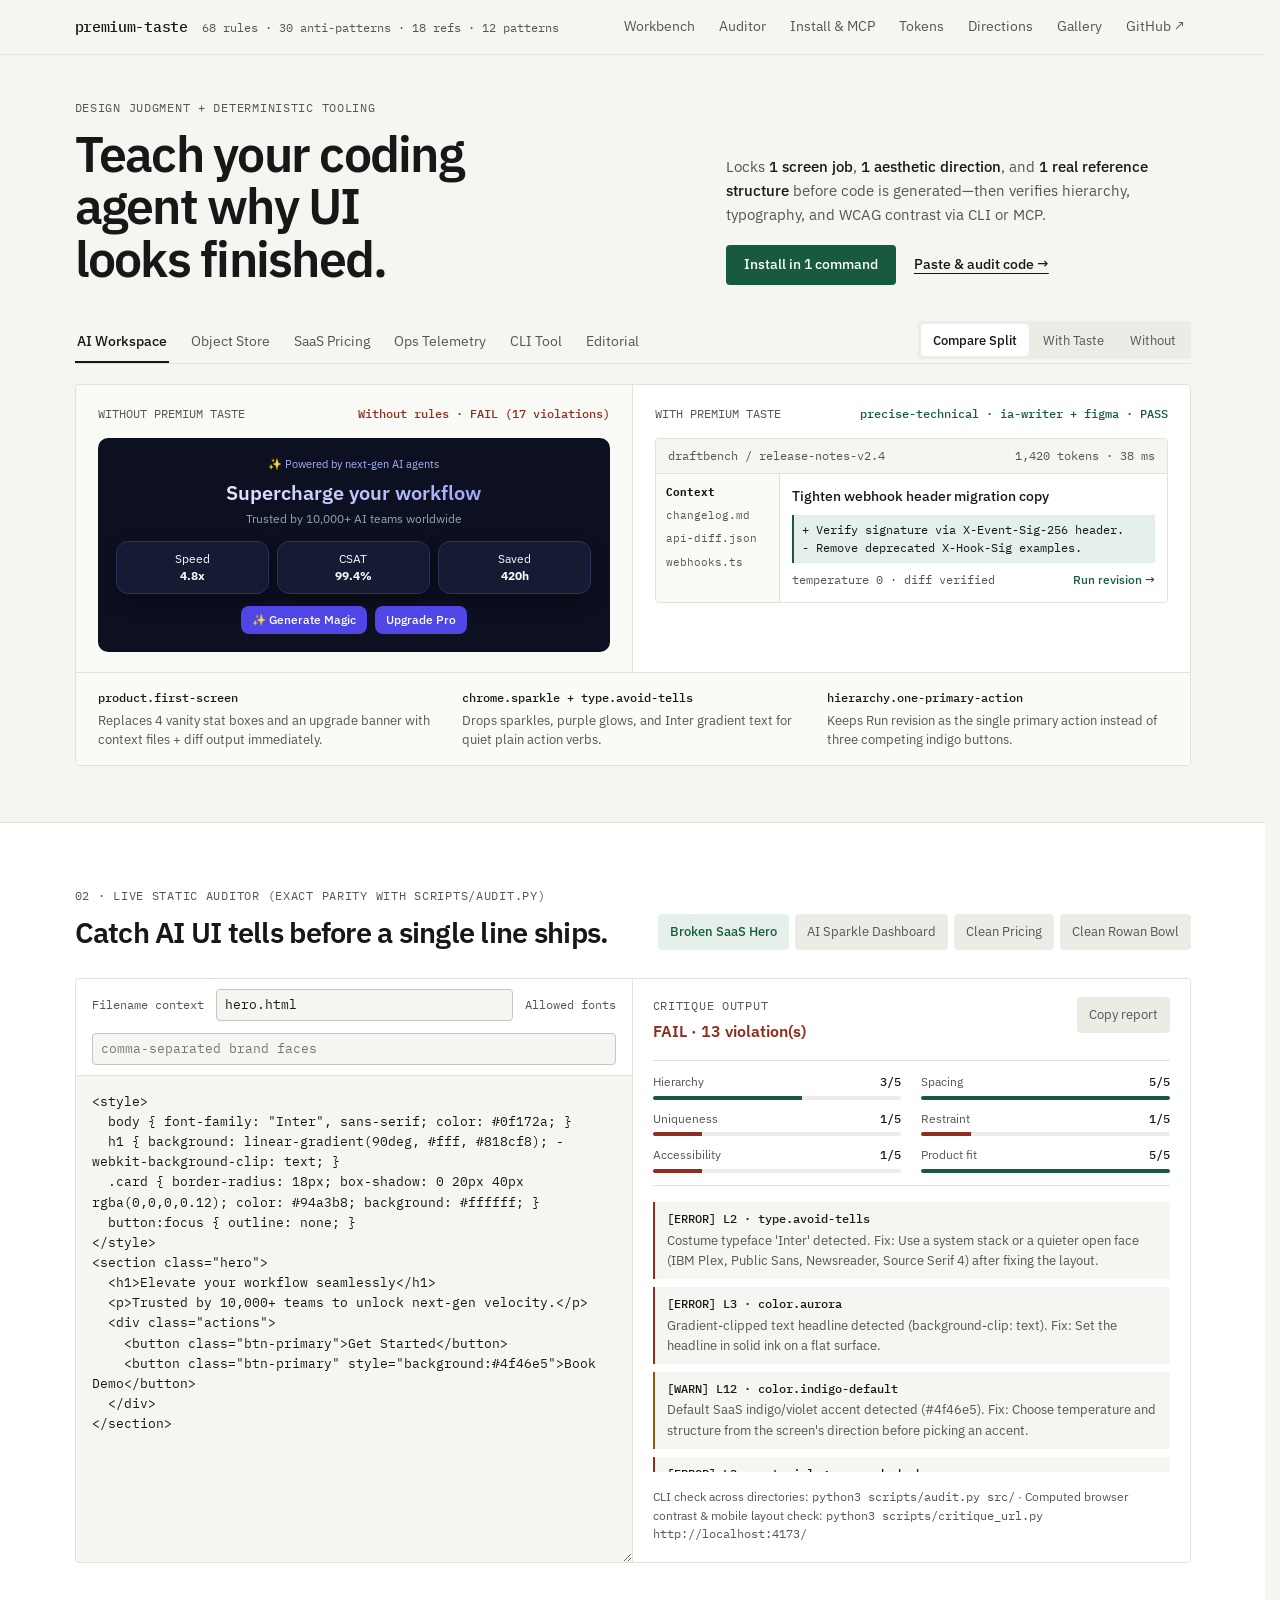
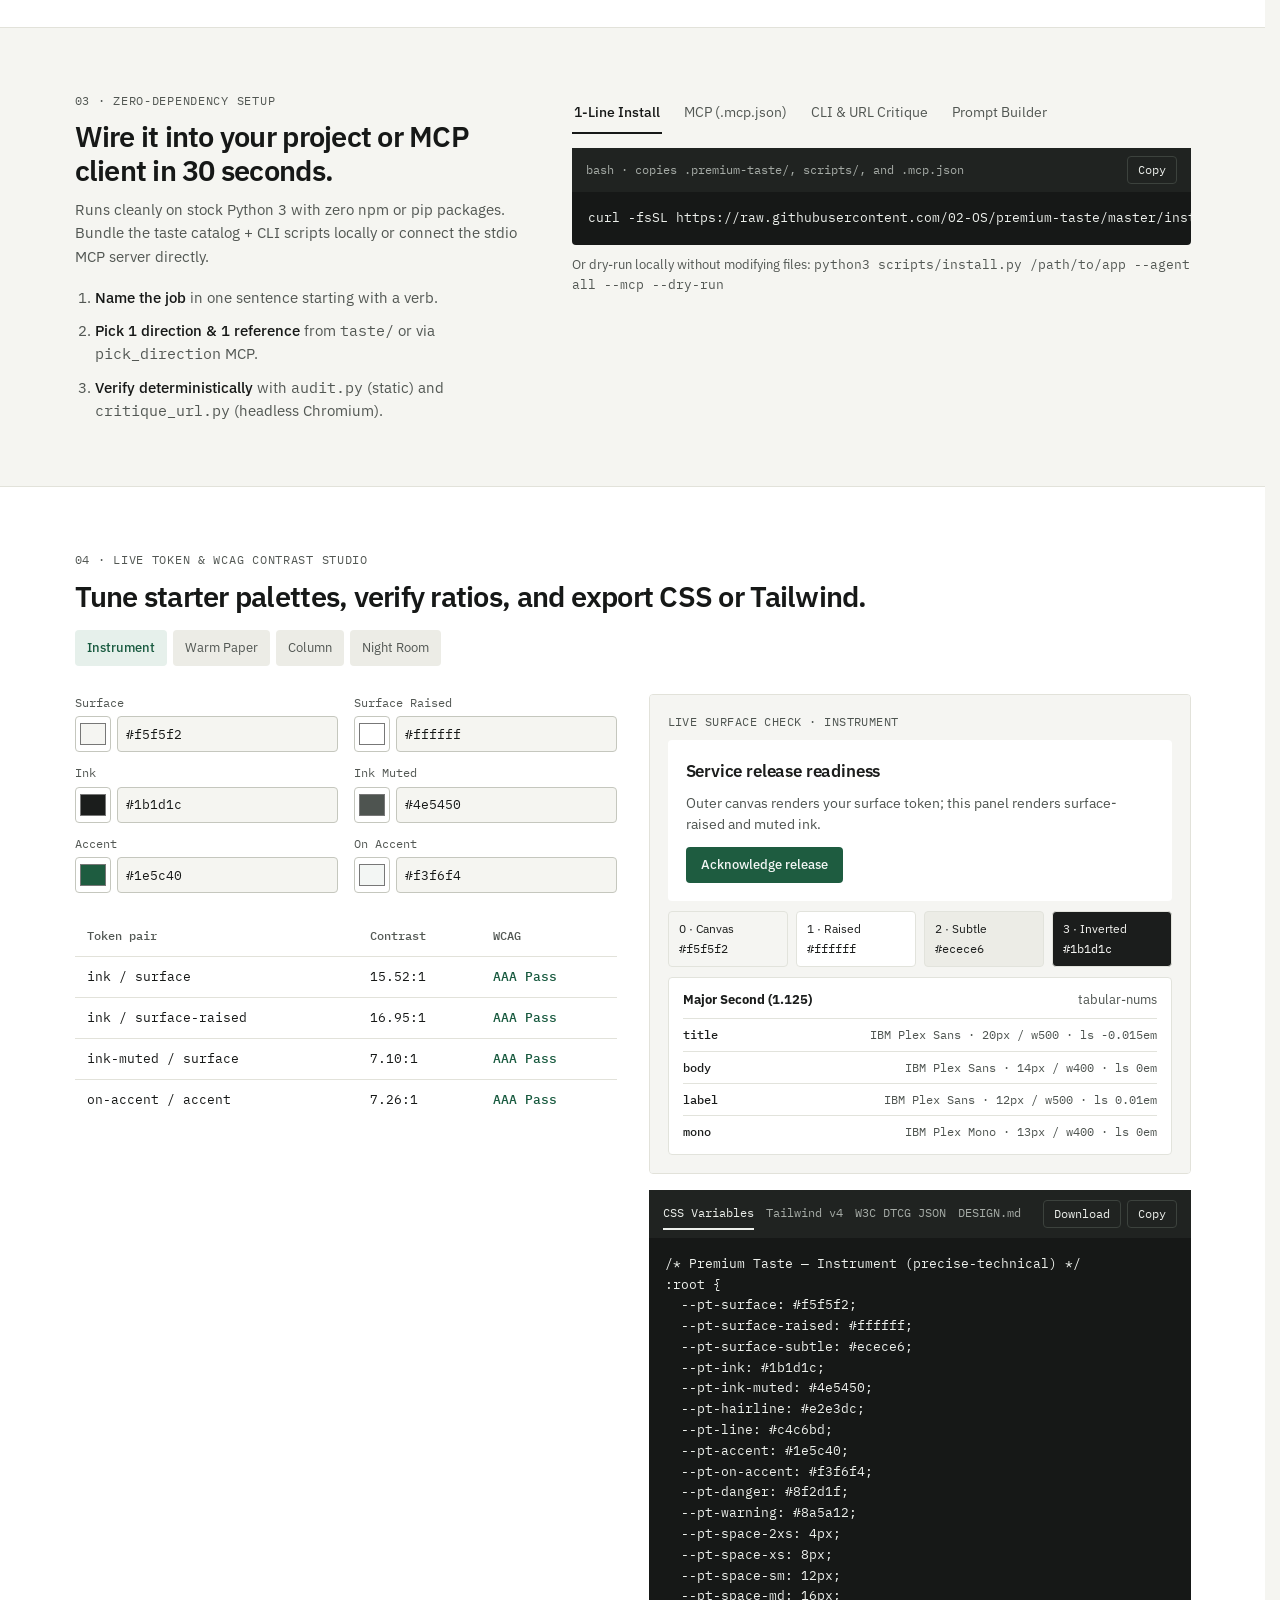
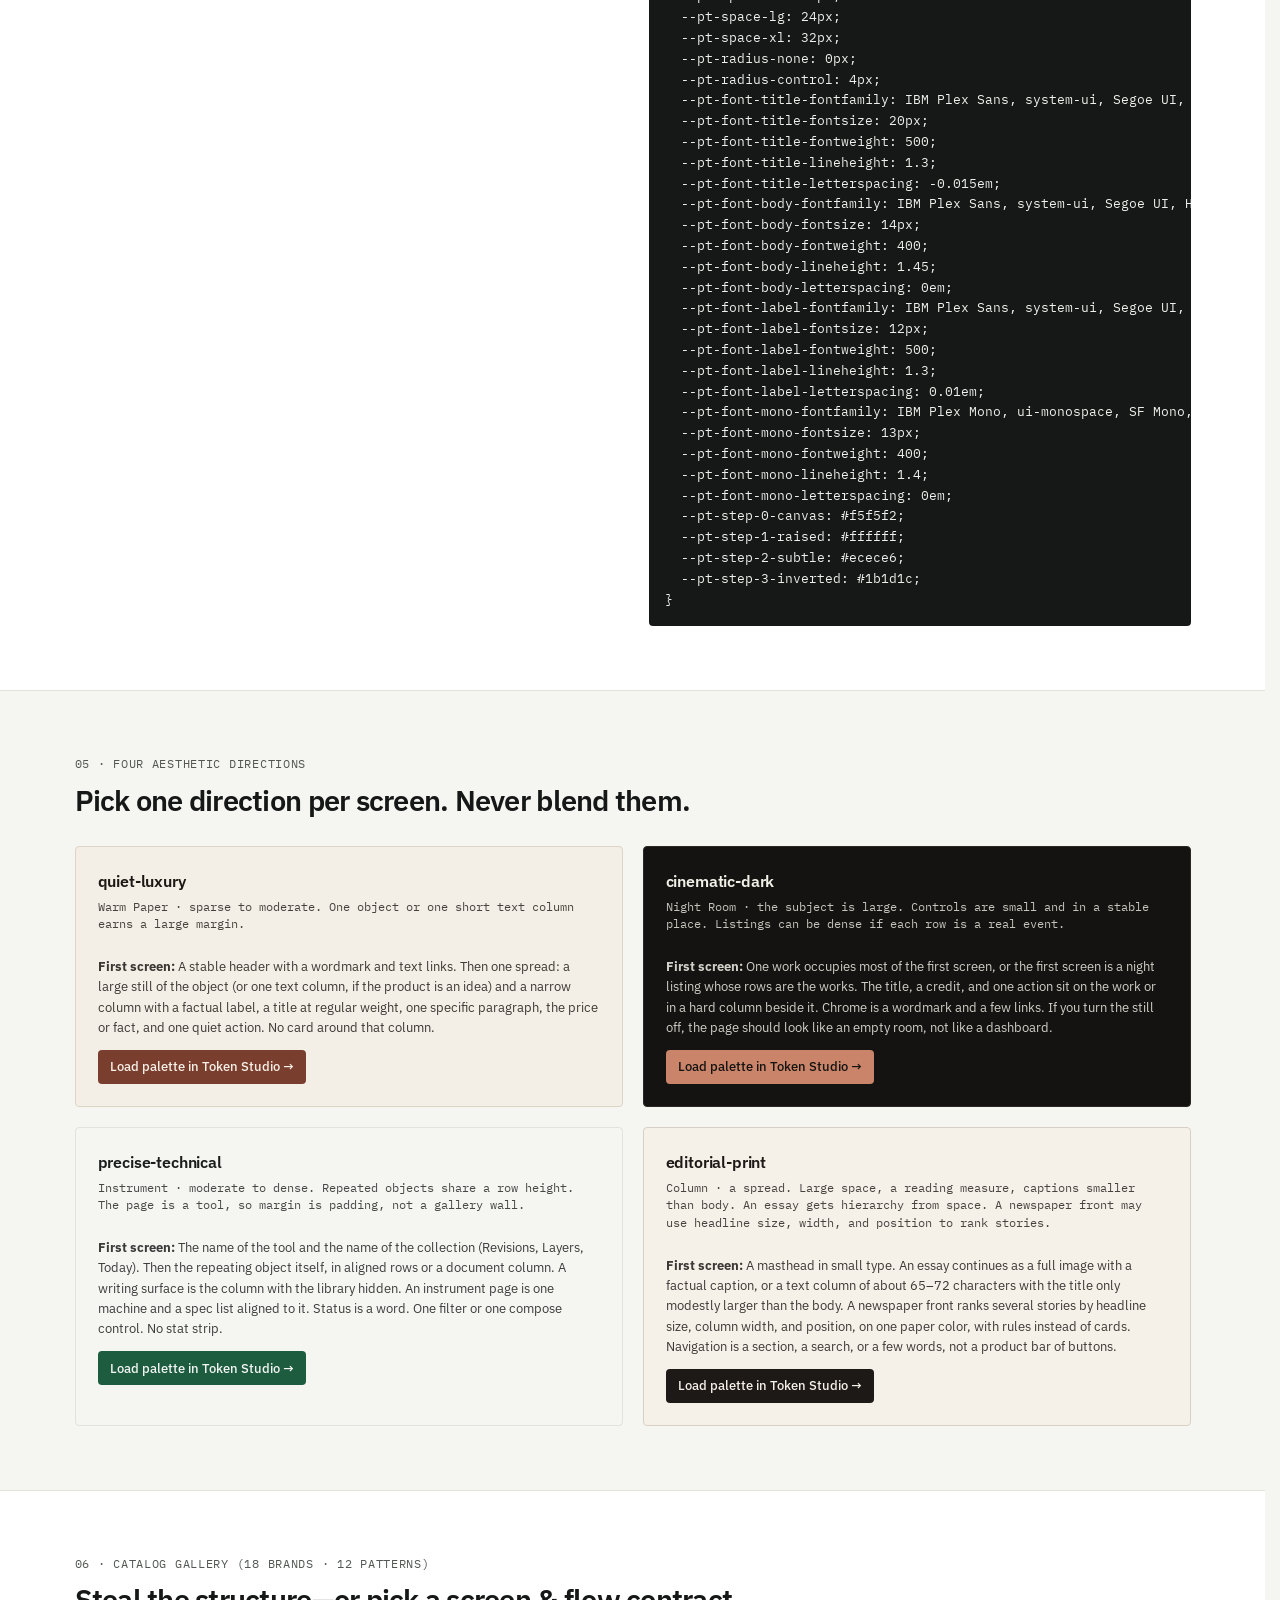
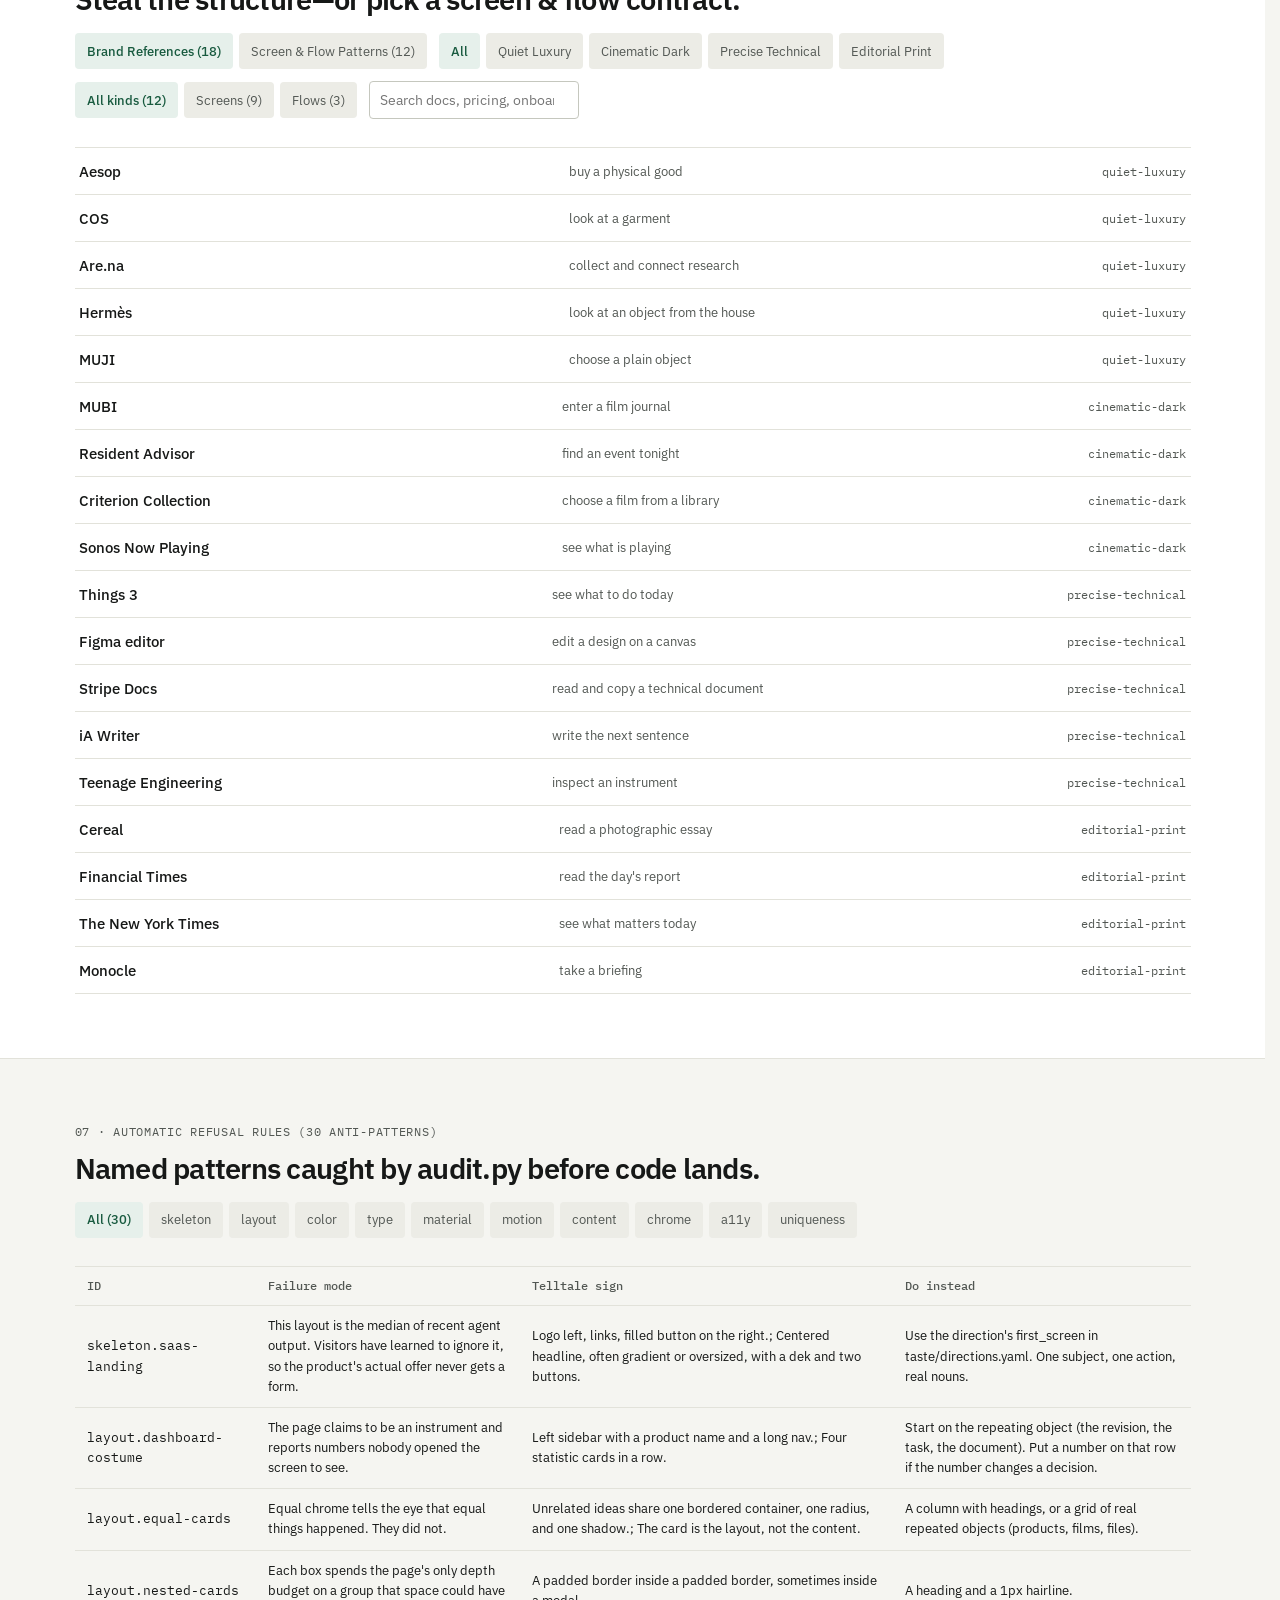
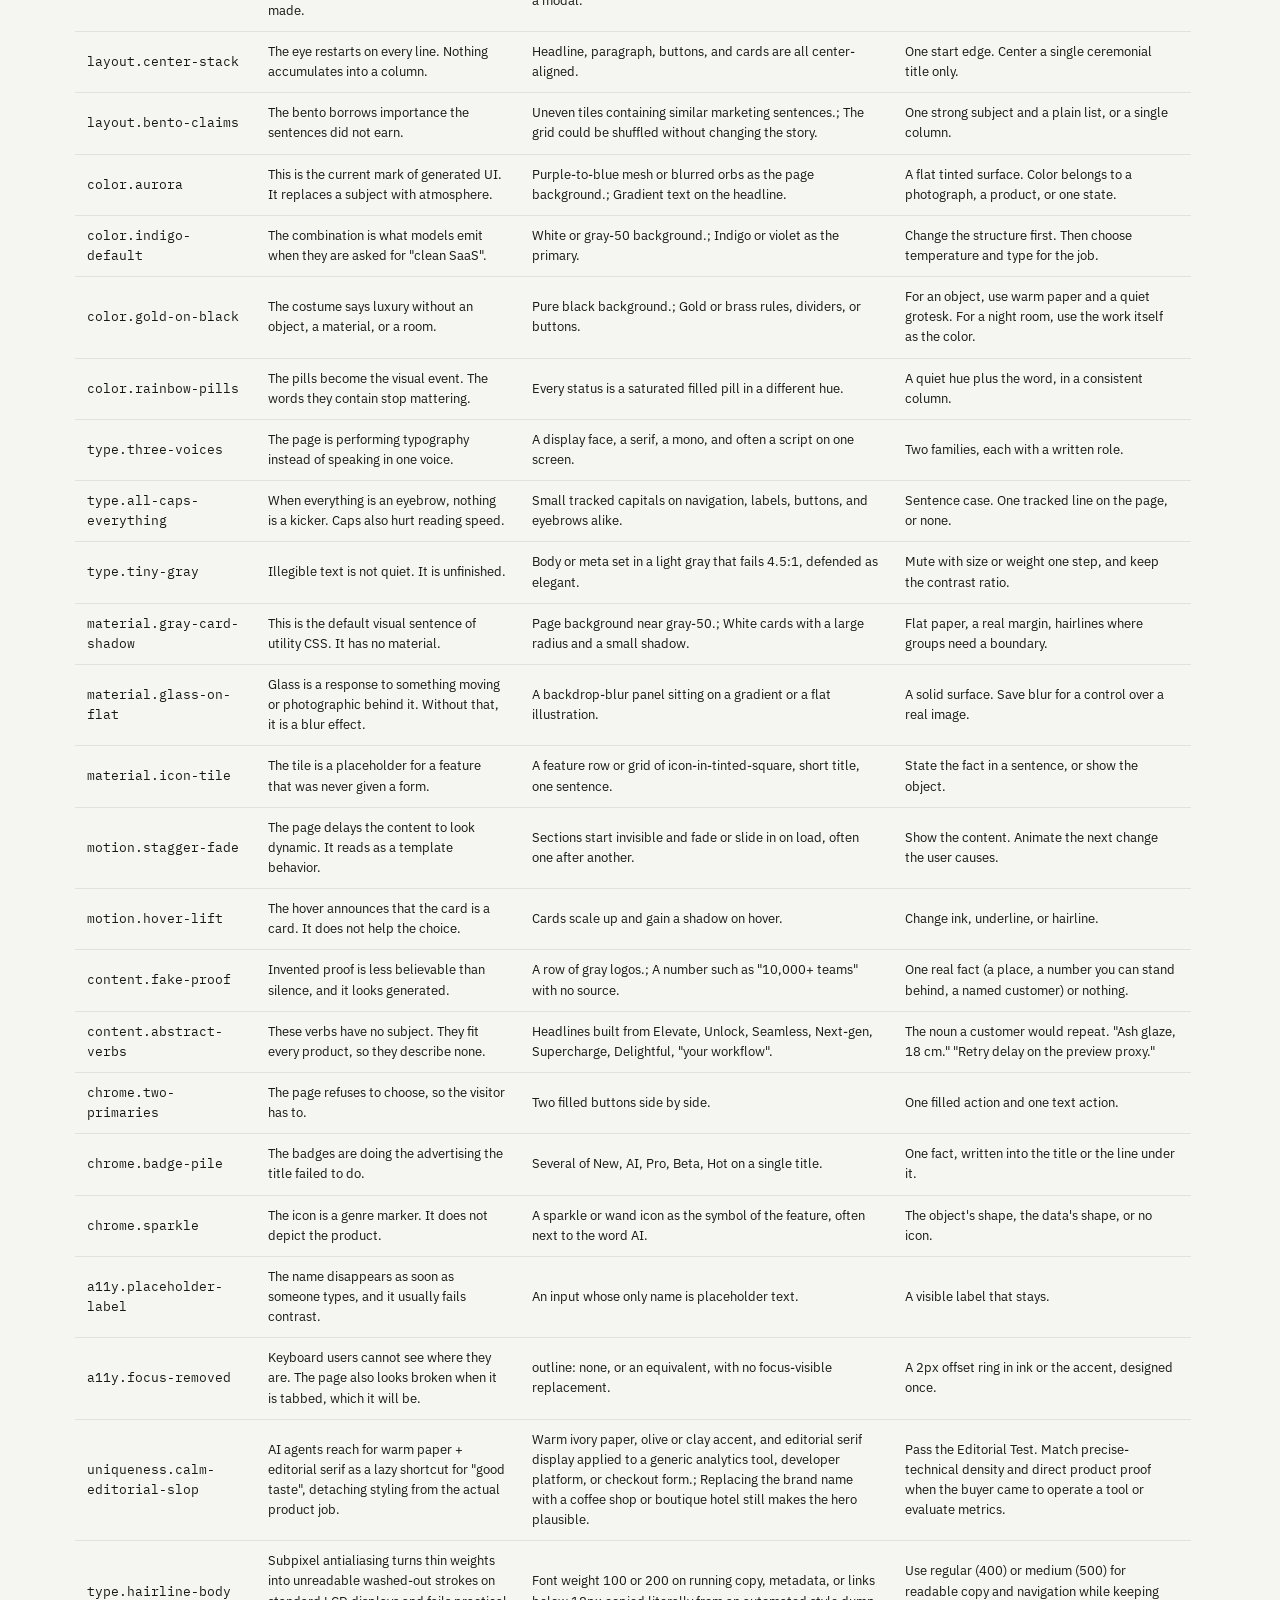
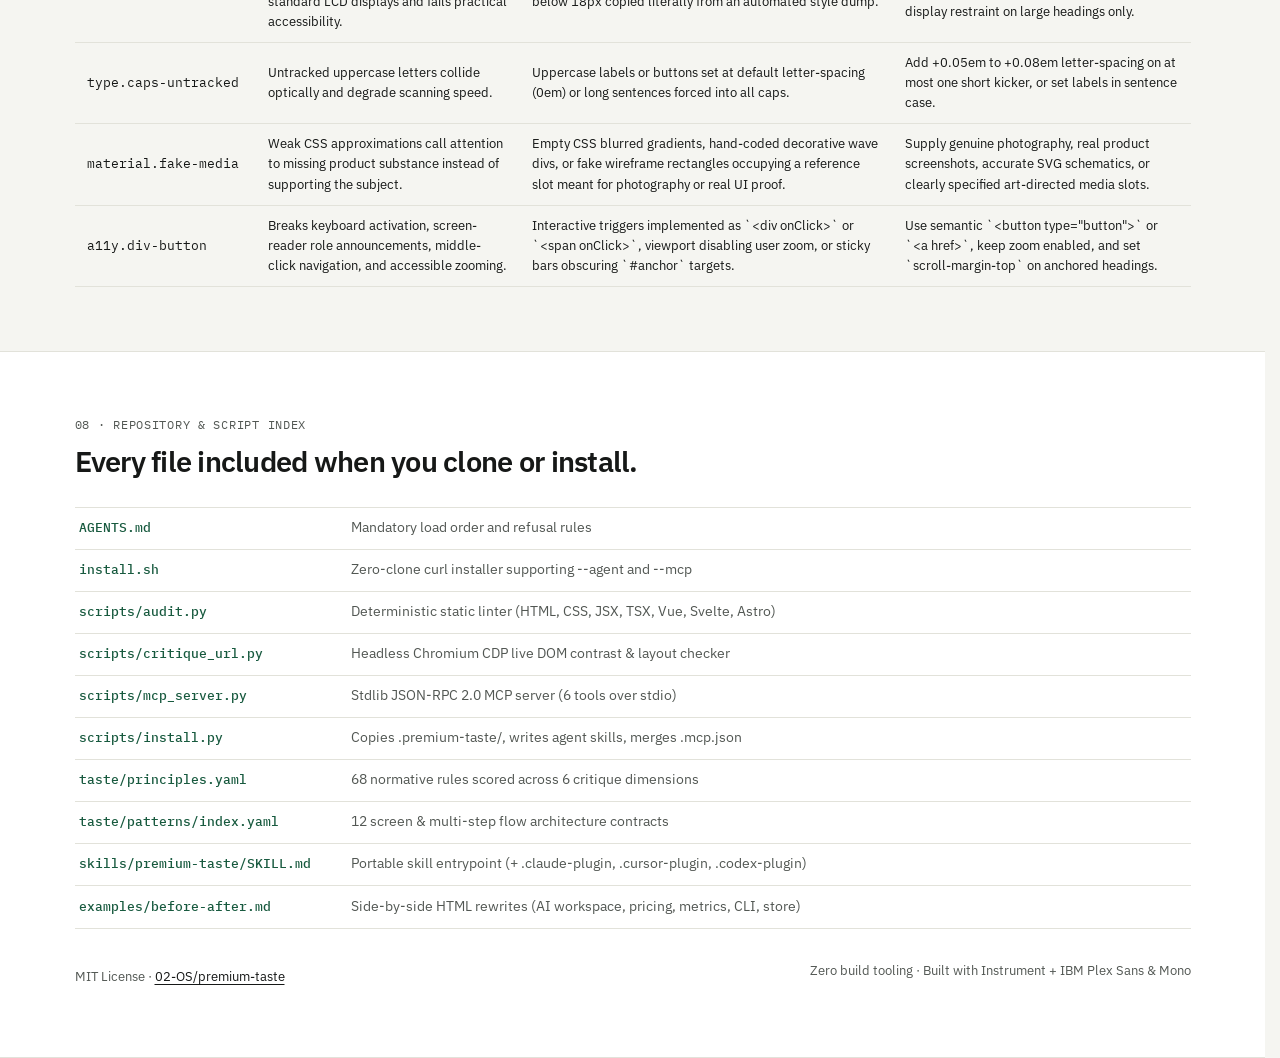
==== commit c1106f61: "Merge origin/master into fix/open-issues Keep the open-issue fixes and master's screen/flow patterns" ====
--- a/site/index.html
+++ b/site/index.html
@@ -16,7 +16,7 @@
     <div class="container topbar-inner">
       <div class="brand-group">
         <a class="wordmark" href="#workbench">premium-taste</a>
-        <span class="brand-meta" id="header-counts">62 rules · 25 anti-patterns · 18 refs</span>
+        <span class="brand-meta" id="header-counts">68 rules · 30 anti-patterns · 18 refs · 12 patterns</span>
       </div>
       <nav class="topnav" aria-label="Primary navigation">
         <a href="#workbench">Workbench</a>
@@ -195,7 +195,7 @@
 
             <div class="terminal-panel" role="tabpanel" id="spanel-prompt" aria-labelledby="stab-prompt" hidden>
               <div class="pb-fields">
-                <div class="pb-field">
+                <div class="pb-field pb-field-wide">
                   <label for="pb-job">Screen job</label>
                   <input id="pb-job" type="text" value="Inspect recent failed deploys and p99 endpoint latency logs." />
                 </div>
@@ -209,7 +209,17 @@
                     <option value="editorial-print">editorial-print</option>
                   </select>
                 </div>
-              </div>
+                <div class="pb-field">
+                  <label for="pb-pattern">Pattern (optional)</label>
+                  <select id="pb-pattern">
+                    <option value="">None (custom layout)</option>
+                  </select>
+                </div>
+              </div>
+              <label class="pb-check" for="pb-ledger">
+                <input id="pb-ledger" type="checkbox" checked />
+                <span>Include 4-line Decision Ledger + Visual Target Gate (`1280px` &amp; `375px`)</span>
+              </label>
               <div class="terminal-card">
                 <div class="terminal-bar">
                   <span>Zero-install prompt</span>
@@ -263,6 +273,8 @@
                   <p class="lts-body" id="tp-body">Outer canvas renders your surface token; this panel renders surface-raised and muted ink.</p>
                   <button type="button" class="lts-cta" id="tp-cta">Acknowledge release</button>
                 </div>
+                <div class="surface-steps-strip" id="surface-steps-strip" aria-label="Surface elevation steps 0 to 3"></div>
+                <div class="type-scale-strip" id="type-scale-strip" aria-label="Type scale and OpenType specimen"></div>
               </div>
             </div>
 
@@ -271,9 +283,17 @@
                 <div class="term-tabs" role="tablist" aria-label="Token export format" id="export-tabs">
                   <button type="button" role="tab" aria-selected="true" data-export="css">CSS Variables</button>
                   <button type="button" role="tab" aria-selected="false" data-export="tailwind">Tailwind v4</button>
+                  <button type="button" role="tab" aria-selected="false" data-export="dtcg">W3C DTCG JSON</button>
                   <button type="button" role="tab" aria-selected="false" data-export="design">DESIGN.md</button>
                 </div>
-                <button type="button" class="term-copy copy-btn" data-copy-target="token-export-code">Copy</button>
+                <div class="term-actions">
+                  <div class="term-verbosity" id="design-verbosity" role="group" aria-label="DESIGN.md verbosity" hidden>
+                    <button type="button" class="term-copy" aria-pressed="false" data-verbosity="compact">Compact</button>
+                    <button type="button" class="term-copy" aria-pressed="true" data-verbosity="extended">Extended</button>
+                  </div>
+                  <button type="button" class="term-copy" id="token-download-btn">Download</button>
+                  <button type="button" class="term-copy copy-btn" data-copy-target="token-export-code">Copy</button>
+                </div>
               </div>
               <pre id="token-export-code" tabindex="0"></pre>
             </div>
@@ -295,25 +315,34 @@
       </div>
     </section>
 
-    <!-- 06. REFERENCE GALLERY -->
+    <!-- 06. CATALOG GALLERY (BRAND REFERENCES + SCREEN & FLOW PATTERNS) -->
     <section class="surface-band" id="references" aria-labelledby="references-h2">
       <div class="container">
         <div class="band-head">
           <div>
-            <p class="eyebrow">06 · Reference Gallery (18 Studied Products)</p>
-            <h2 id="references-h2">Steal the structure, never the costume.</h2>
+            <p class="eyebrow" id="gallery-eyebrow">06 · Catalog Gallery (18 Brands · 12 Patterns)</p>
+            <h2 id="references-h2">Steal the structure—or pick a screen &amp; flow contract.</h2>
           </div>
           <div class="gallery-controls">
-            <div class="chip-row" role="group" aria-label="Filter references by direction" id="ref-filters">
-              <button type="button" class="chip-btn" aria-pressed="true" data-dir="all">All (18)</button>
+            <div class="chip-row" role="group" aria-label="Switch catalog mode" id="gallery-mode-tabs">
+              <button type="button" class="chip-btn" aria-pressed="true" data-gallery-mode="references">Brand References (18)</button>
+              <button type="button" class="chip-btn" aria-pressed="false" data-gallery-mode="patterns">Screen &amp; Flow Patterns (12)</button>
+            </div>
+            <div class="chip-row" role="group" aria-label="Filter items by direction" id="ref-filters">
+              <button type="button" class="chip-btn" aria-pressed="true" data-dir="all">All</button>
               <button type="button" class="chip-btn" aria-pressed="false" data-dir="quiet-luxury">Quiet Luxury</button>
               <button type="button" class="chip-btn" aria-pressed="false" data-dir="cinematic-dark">Cinematic Dark</button>
               <button type="button" class="chip-btn" aria-pressed="false" data-dir="precise-technical">Precise Technical</button>
               <button type="button" class="chip-btn" aria-pressed="false" data-dir="editorial-print">Editorial Print</button>
             </div>
+            <div class="chip-row" role="group" aria-label="Filter patterns by kind" id="pat-type-filters" hidden>
+              <button type="button" class="chip-btn" aria-pressed="true" data-pat-type="all">All kinds (12)</button>
+              <button type="button" class="chip-btn" aria-pressed="false" data-pat-type="screen">Screens (9)</button>
+              <button type="button" class="chip-btn" aria-pressed="false" data-pat-type="flow">Flows (3)</button>
+            </div>
             <div class="search-field">
-              <label class="sr-only" for="ref-search">Search references</label>
-              <input id="ref-search" type="search" placeholder="Search docs, film, index..." />
+              <label class="sr-only" for="ref-search">Search catalog</label>
+              <input id="ref-search" type="search" placeholder="Search docs, pricing, onboarding..." />
             </div>
           </div>
         </div>
@@ -326,7 +355,7 @@
       <div class="container">
         <div class="band-head">
           <div>
-            <p class="eyebrow">07 · Automatic Refusal Rules (25 Anti-Patterns)</p>
+            <p class="eyebrow" id="ap-eyebrow">07 · Automatic Refusal Rules (30 Anti-Patterns)</p>
             <h2 id="anti-patterns-h2">Named patterns caught by audit.py before code lands.</h2>
           </div>
           <div class="chip-row" role="group" aria-label="Filter anti-patterns by category" id="ap-filters"></div>
@@ -363,9 +392,11 @@
           <a class="file-link" href="https://github.com/02-OS/premium-taste/blob/master/install.sh" target="_blank" rel="noreferrer"><code>install.sh</code><span>Zero-clone curl installer supporting --agent and --mcp</span></a>
           <a class="file-link" href="https://github.com/02-OS/premium-taste/blob/master/scripts/audit.py" target="_blank" rel="noreferrer"><code>scripts/audit.py</code><span>Deterministic static linter (HTML, CSS, JSX, TSX, Vue, Svelte, Astro)</span></a>
           <a class="file-link" href="https://github.com/02-OS/premium-taste/blob/master/scripts/critique_url.py" target="_blank" rel="noreferrer"><code>scripts/critique_url.py</code><span>Headless Chromium CDP live DOM contrast &amp; layout checker</span></a>
-          <a class="file-link" href="https://github.com/02-OS/premium-taste/blob/master/scripts/mcp_server.py" target="_blank" rel="noreferrer"><code>scripts/mcp_server.py</code><span>Stdlib JSON-RPC 2.0 MCP server over stdio</span></a>
+          <a class="file-link" href="https://github.com/02-OS/premium-taste/blob/master/scripts/mcp_server.py" target="_blank" rel="noreferrer"><code>scripts/mcp_server.py</code><span>Stdlib JSON-RPC 2.0 MCP server (6 tools over stdio)</span></a>
           <a class="file-link" href="https://github.com/02-OS/premium-taste/blob/master/scripts/install.py" target="_blank" rel="noreferrer"><code>scripts/install.py</code><span>Copies .premium-taste/, writes agent skills, merges .mcp.json</span></a>
-          <a class="file-link" href="https://github.com/02-OS/premium-taste/blob/master/taste/principles.yaml" target="_blank" rel="noreferrer"><code>taste/principles.yaml</code><span>62 normative rules scored across 6 critique dimensions</span></a>
+          <a class="file-link" href="https://github.com/02-OS/premium-taste/blob/master/taste/principles.yaml" target="_blank" rel="noreferrer"><code>taste/principles.yaml</code><span>68 normative rules scored across 6 critique dimensions</span></a>
+          <a class="file-link" href="https://github.com/02-OS/premium-taste/blob/master/taste/patterns/index.yaml" target="_blank" rel="noreferrer"><code>taste/patterns/index.yaml</code><span>12 screen &amp; multi-step flow architecture contracts</span></a>
+          <a class="file-link" href="https://github.com/02-OS/premium-taste/blob/master/skills/premium-taste/SKILL.md" target="_blank" rel="noreferrer"><code>skills/premium-taste/SKILL.md</code><span>Portable skill entrypoint (+ .claude-plugin, .cursor-plugin, .codex-plugin)</span></a>
           <a class="file-link" href="https://github.com/02-OS/premium-taste/blob/master/examples/before-after.md" target="_blank" rel="noreferrer"><code>examples/before-after.md</code><span>Side-by-side HTML rewrites (AI workspace, pricing, metrics, CLI, store)</span></a>
         </div>
 
--- a/site/styles.css
+++ b/site/styles.css
@@ -906,14 +906,36 @@
 
 .pb-fields {
   display: grid;
-  grid-template-columns: minmax(0, 1.4fr) minmax(0, 0.8fr);
+  grid-template-columns: repeat(2, minmax(0, 1fr));
   gap: 0.75rem;
+  margin-block-end: 0.5rem;
+}
+
+.pb-field-wide {
+  grid-column: 1 / -1;
+}
+
+.pb-check {
+  display: inline-flex;
+  align-items: center;
+  gap: 0.5rem;
+  min-block-size: 32px;
   margin-block-end: 0.75rem;
+  font-size: 0.8125rem;
+  color: var(--muted);
+  cursor: pointer;
+}
+
+.pb-check input[type="checkbox"] {
+  inline-size: 16px;
+  block-size: 16px;
+  accent-color: var(--accent);
 }
 
 .pb-field {
   display: grid;
   gap: 0.25rem;
+  min-inline-size: 0;
 }
 
 .pb-field label {
@@ -925,6 +947,9 @@
 .pb-field input,
 .pb-field select,
 .search-field input {
+  inline-size: 100%;
+  max-inline-size: 100%;
+  min-inline-size: 0;
   min-block-size: 38px;
   padding: 0.375rem 0.625rem;
   background: var(--surface);
@@ -1270,7 +1295,97 @@
   text-underline-offset: 3px;
 }
 
+.term-actions {
+  display: flex;
+  flex-wrap: wrap;
+  align-items: center;
+  gap: 0.375rem;
+}
+
+.term-verbosity {
+  display: inline-flex;
+  align-items: center;
+  gap: 0.25rem;
+}
+
+.term-verbosity[hidden] {
+  display: none;
+}
+
+.term-verbosity .term-copy[aria-pressed="true"] {
+  background: var(--obsidian-ink);
+  color: var(--obsidian);
+  border-color: var(--obsidian-ink);
+}
+
+.surface-steps-strip {
+  display: grid;
+  grid-template-columns: repeat(4, minmax(0, 1fr));
+  gap: 0.5rem;
+  inline-size: 100%;
+}
+
+.surface-step-chip {
+  padding: 0.5rem 0.625rem;
+  border: 1px solid;
+  border-radius: var(--radius);
+  display: grid;
+  gap: 0.125rem;
+  font-size: 0.75rem;
+}
+
+.surface-step-chip code {
+  font-family: var(--font-mono);
+  font-size: 0.72rem;
+}
+
+.type-scale-strip {
+  inline-size: 100%;
+  padding: 0.75rem 0.875rem;
+  border: 1px solid;
+  border-radius: var(--radius);
+  display: grid;
+  gap: 0.5rem;
+  font-variant-numeric: tabular-nums;
+}
+
+.type-scale-head {
+  display: flex;
+  flex-wrap: wrap;
+  justify-content: space-between;
+  gap: 0.5rem;
+  font-size: 0.8125rem;
+}
+
+.type-role-list {
+  display: grid;
+  gap: 0.375rem;
+}
+
+.type-role-row {
+  padding-block-start: 0.375rem;
+  border-block-start: 1px solid;
+  display: flex;
+  flex-wrap: wrap;
+  justify-content: space-between;
+  gap: 0.25rem 0.75rem;
+  font-size: 0.78rem;
+}
+
+.type-role-name {
+  font-family: var(--font-mono);
+  font-weight: 500;
+}
+
+.type-role-meta {
+  font-family: var(--font-mono);
+}
+
 @media (max-width: 900px) {
+  .surface-steps-strip {
+    grid-template-columns: repeat(2, minmax(0, 1fr));
+  }
+
   .topbar {
     position: static;
   }
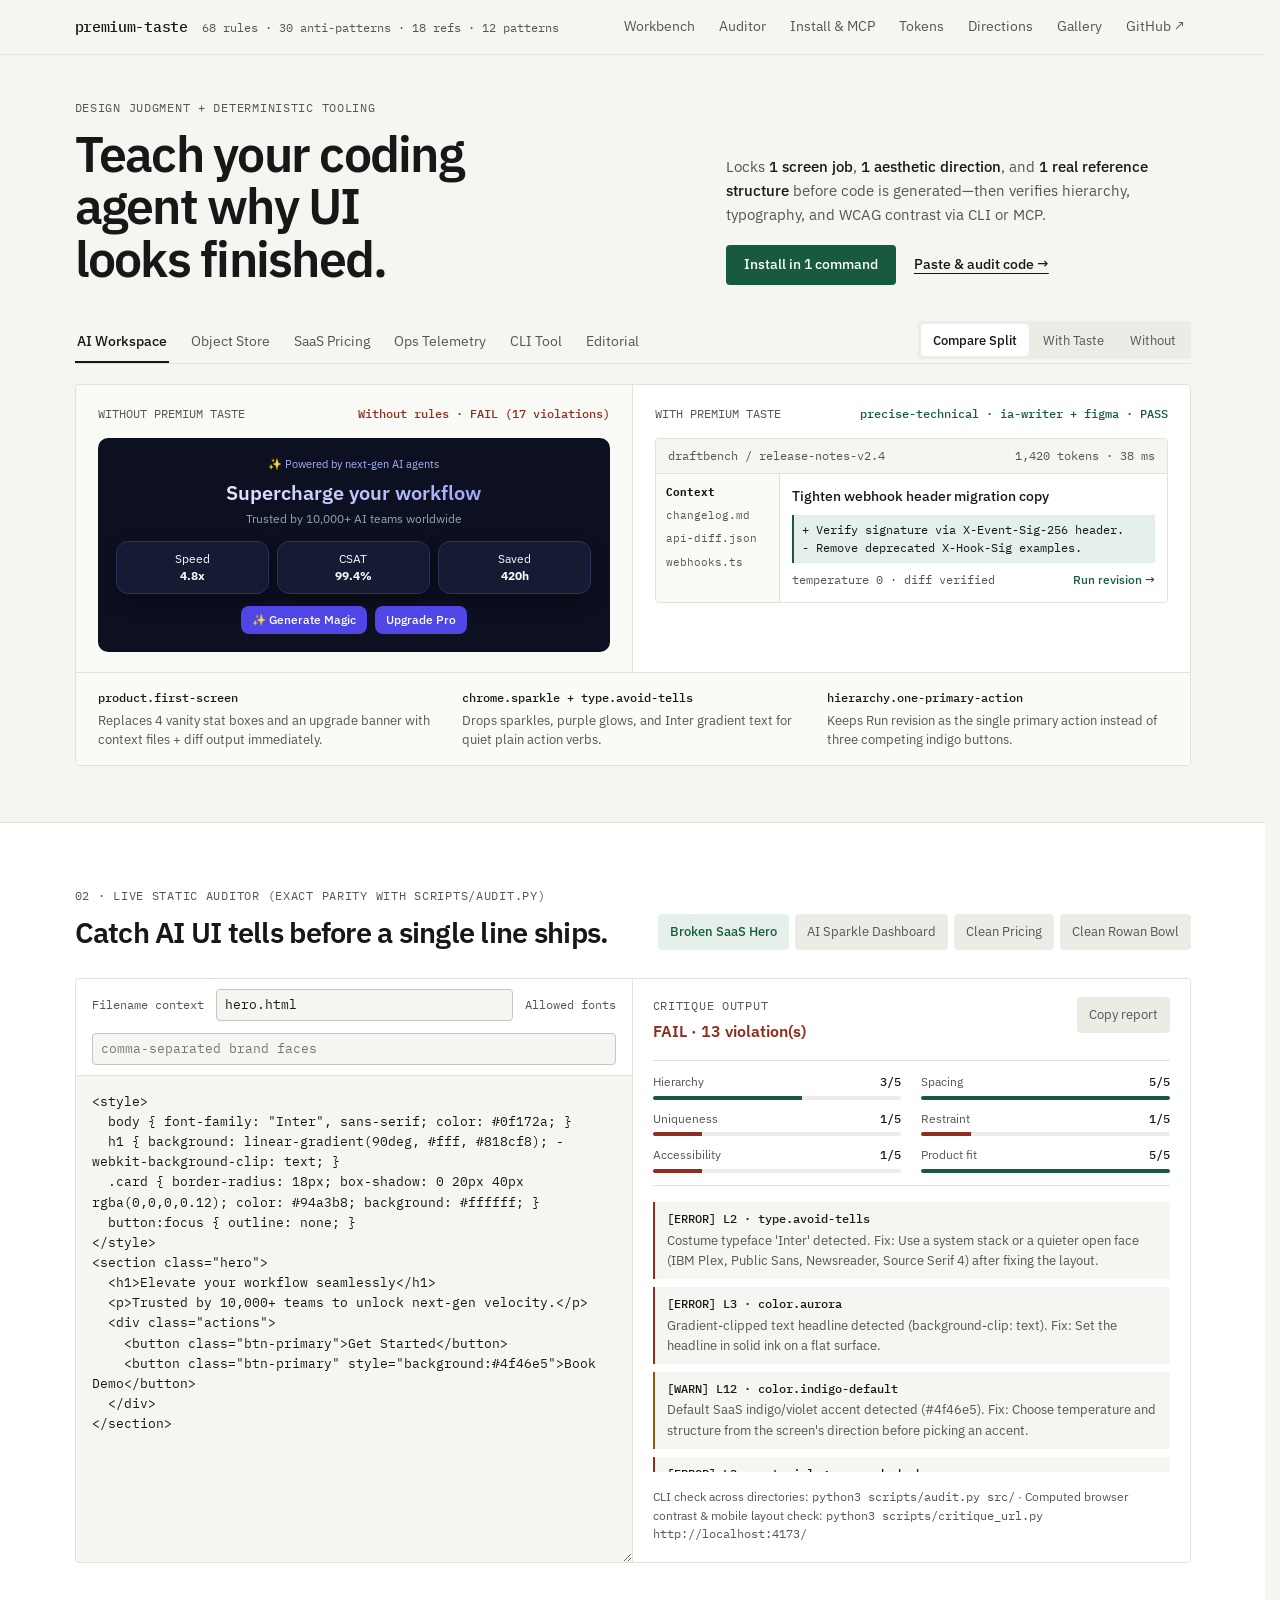
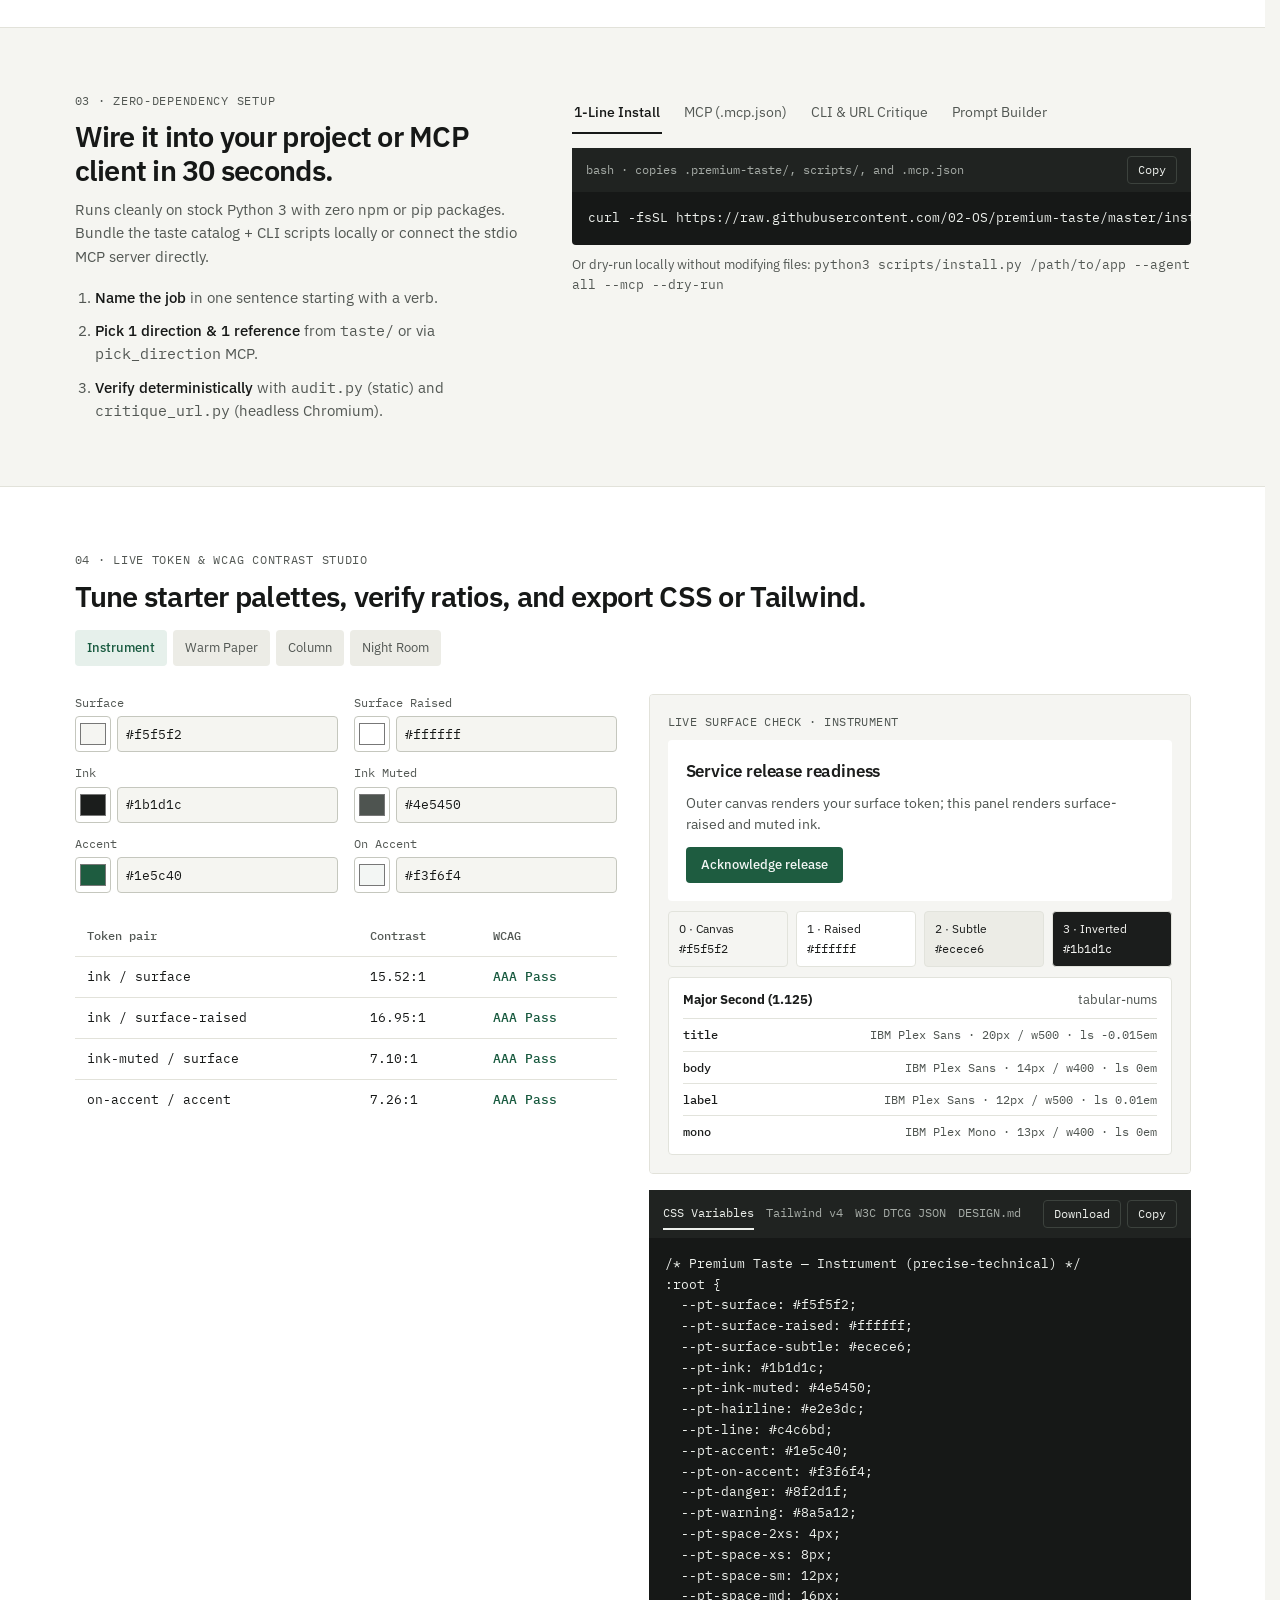
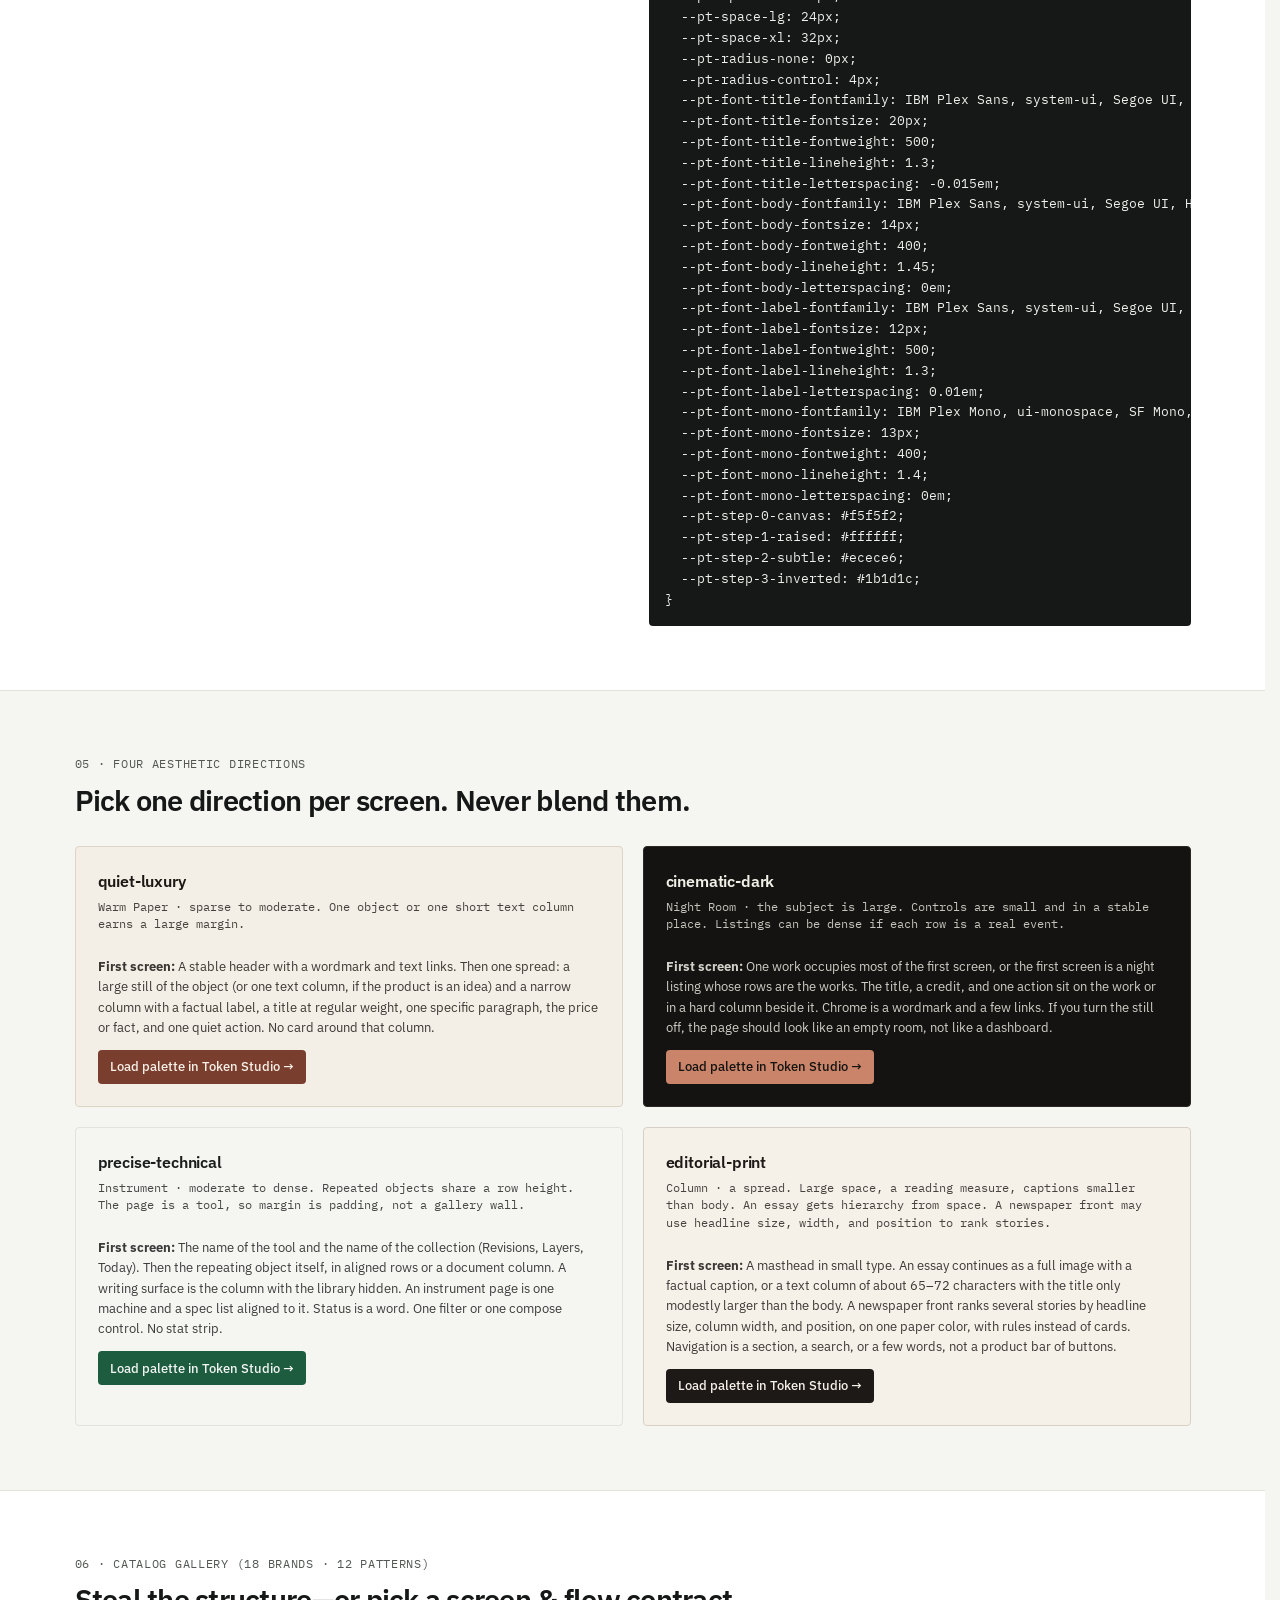
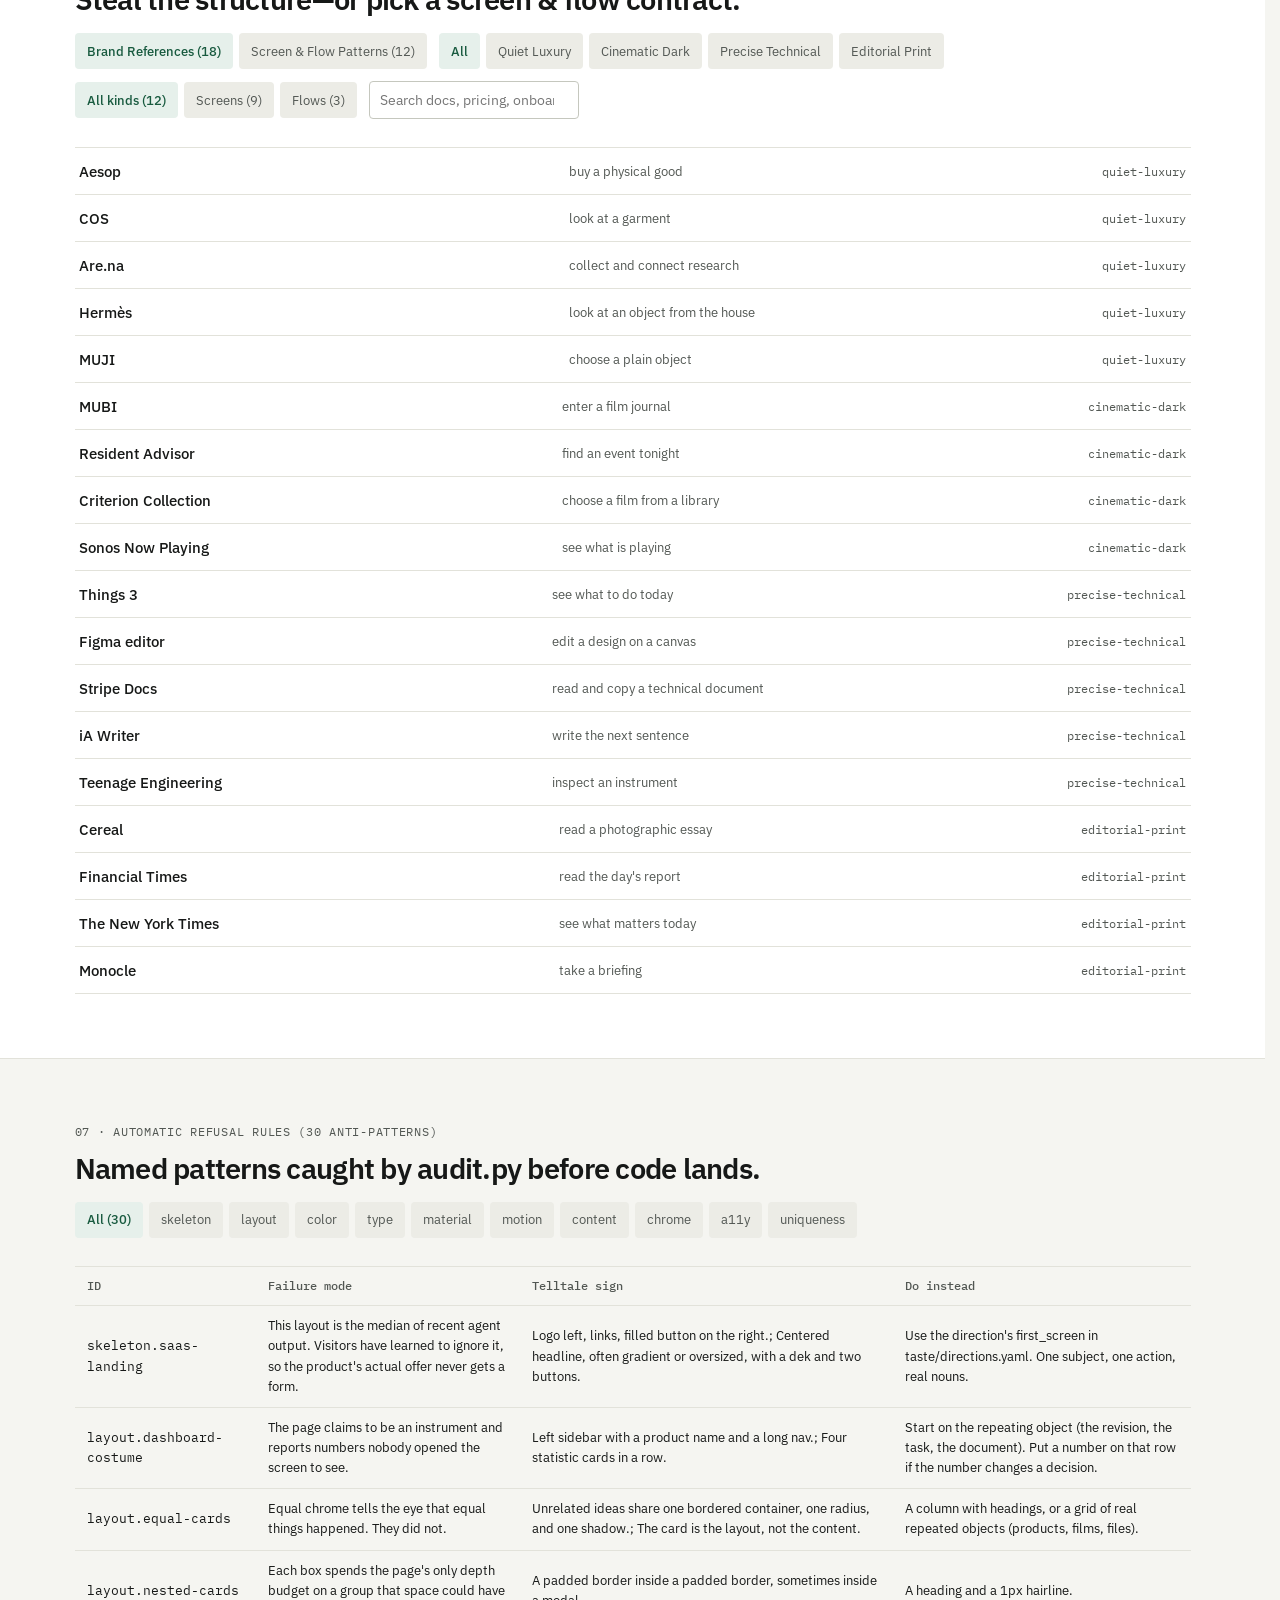
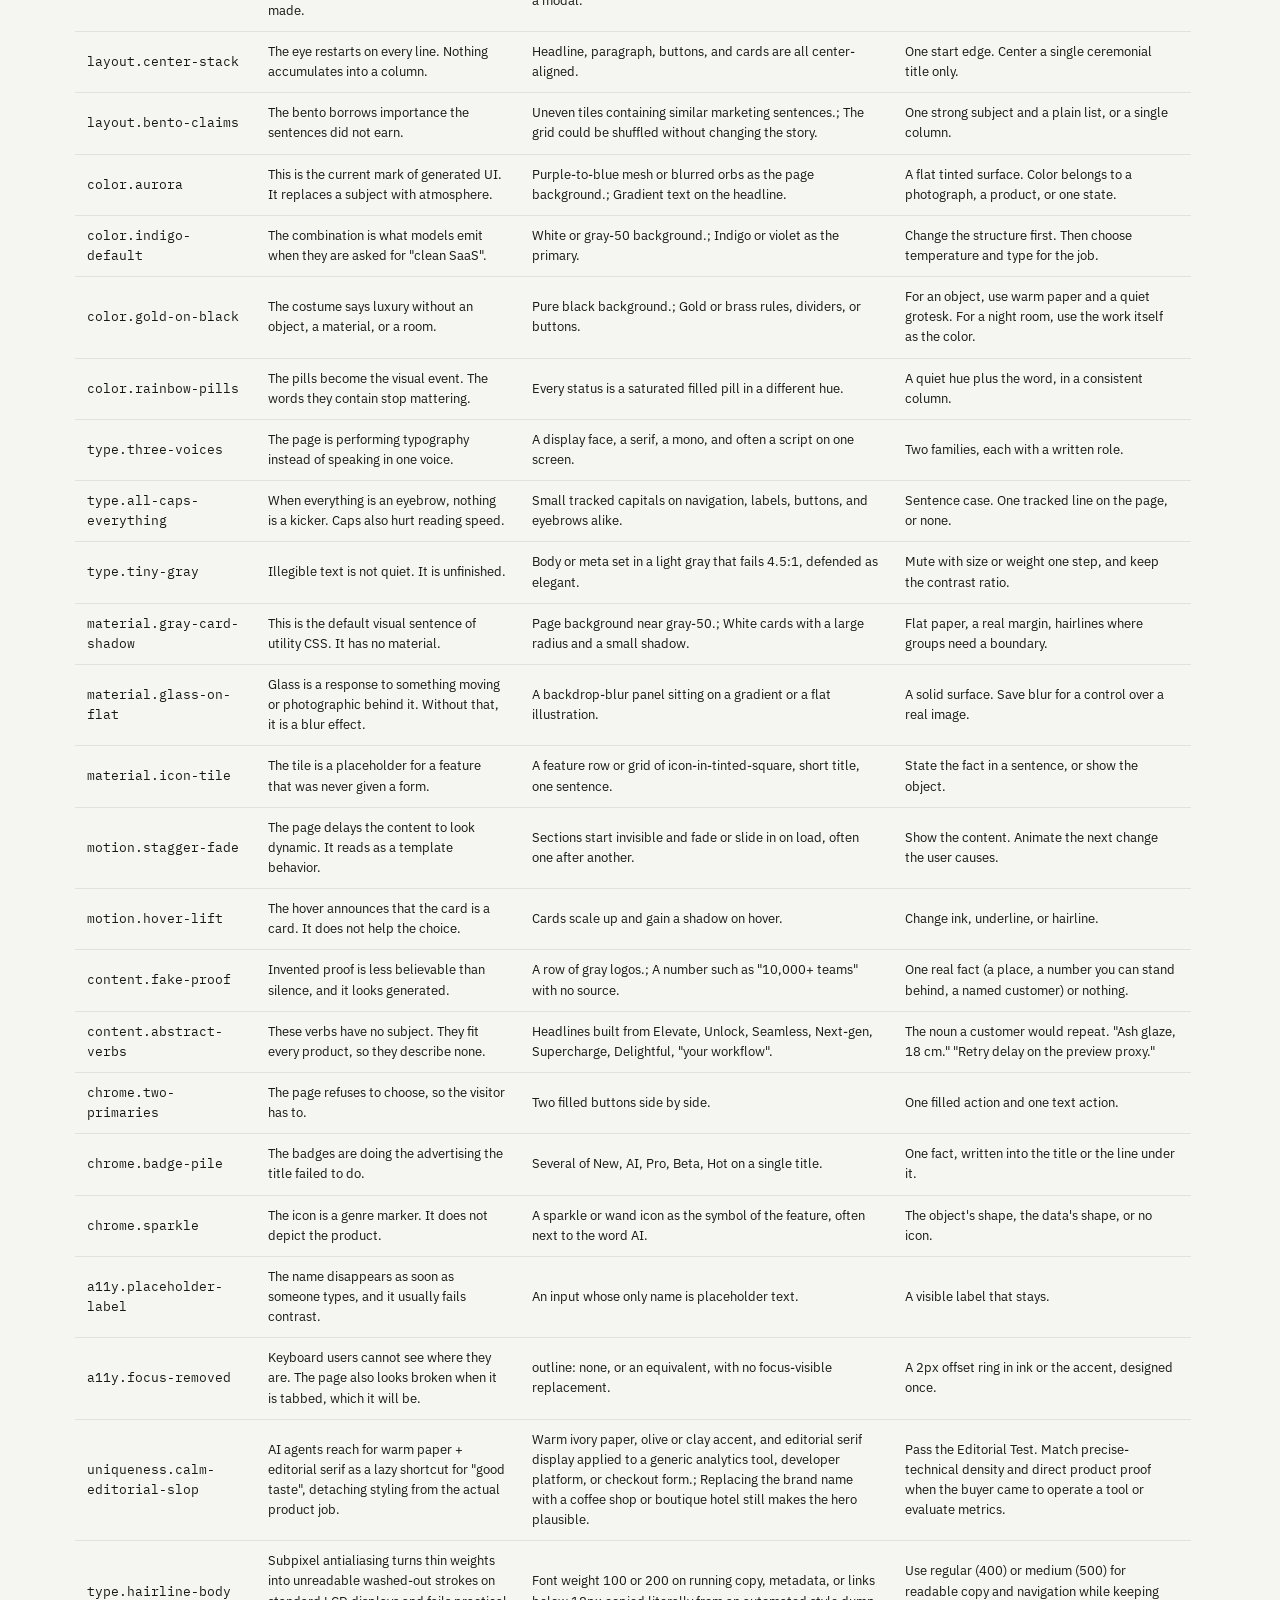
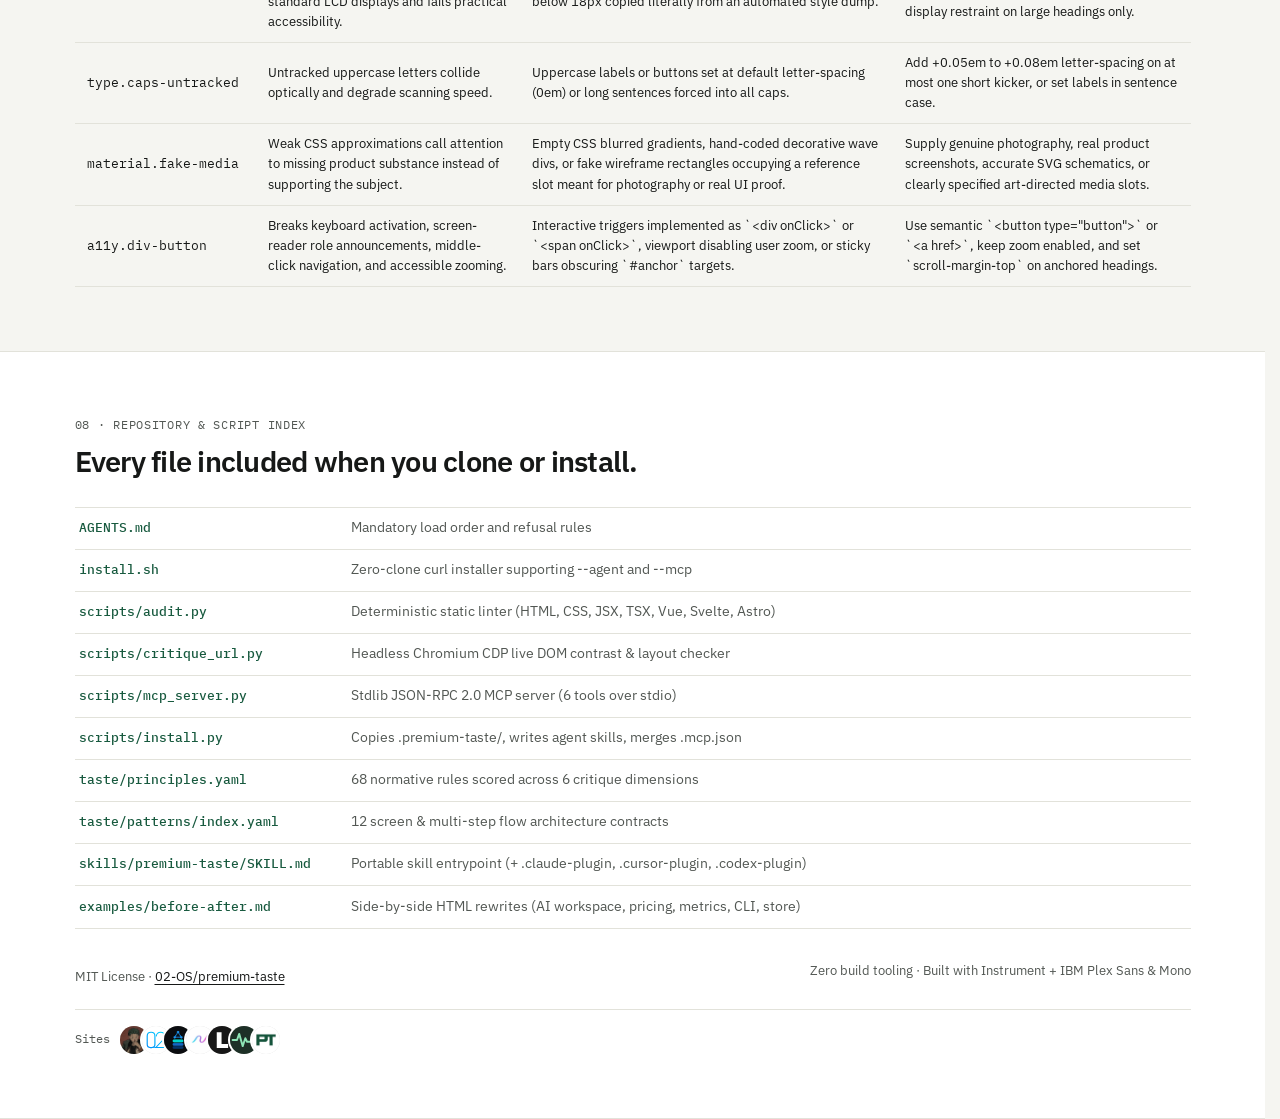
==== commit 8d7aca43: "Add connected Sites footer stack" ====
--- a/site/index.html
+++ b/site/index.html
@@ -4,6 +4,7 @@
   <meta charset="utf-8" />
   <meta name="viewport" content="width=device-width, initial-scale=1.0" />
   <title>Premium Taste — UI Judgment System, Static Auditor &amp; MCP Server</title>
+  <link rel="icon" type="image/png" sizes="32x32" href="./favicon.png" />
   <link rel="preconnect" href="https://fonts.googleapis.com" />
   <link rel="preconnect" href="https://fonts.gstatic.com" crossorigin />
   <link href="https://fonts.googleapis.com/css2?family=IBM+Plex+Mono:wght@400;500&family=IBM+Plex+Sans:wght@400;500;600&display=swap" rel="stylesheet" />
@@ -401,8 +402,43 @@
         </div>
 
         <footer class="site-foot">
-          <span>MIT License · <a href="https://github.com/02-OS/premium-taste" target="_blank" rel="noreferrer">02-OS/premium-taste</a></span>
-          <span>Zero build tooling · Built with Instrument + IBM Plex Sans &amp; Mono</span>
+          <div class="site-foot-meta">
+            <span>MIT License · <a href="https://github.com/02-OS/premium-taste" target="_blank" rel="noopener noreferrer">02-OS/premium-taste</a></span>
+            <span>Zero build tooling · Built with Instrument + IBM Plex Sans &amp; Mono</span>
+          </div>
+          <div class="site-network">
+            <a class="site-network-label" href="https://csy20.me/ring" target="_blank" rel="noopener noreferrer" aria-label="View all 7 connected sites">Sites</a>
+            <div class="site-network-stack">
+              <a class="site-network-avatar" href="https://csy20.me" target="_blank" rel="noopener noreferrer" aria-label="csy20.me — csy20.me (opens in a new tab)">
+                <span class="site-network-well"><img src="./assets/sites/csy20.webp" alt="" width="28" height="28" loading="lazy" decoding="async" /></span>
+                <span class="site-network-tooltip site-network-tooltip-start" aria-hidden="true"><strong>csy20.me</strong><span>csy20.me</span></span>
+              </a>
+              <a class="site-network-avatar is-light-well" href="https://02os.xyz" target="_blank" rel="noopener noreferrer" aria-label="02_OS — 02os.xyz (opens in a new tab)">
+                <span class="site-network-well"><img src="./assets/sites/02-os.svg" alt="" width="28" height="28" loading="lazy" decoding="async" /></span>
+                <span class="site-network-tooltip" aria-hidden="true"><strong>02_OS</strong><span>02os.xyz</span></span>
+              </a>
+              <a class="site-network-avatar" href="https://bytewise.lol" target="_blank" rel="noopener noreferrer" aria-label="ByteWise — bytewise.lol (opens in a new tab)">
+                <span class="site-network-well"><img src="./assets/sites/bytewise.png" alt="" width="28" height="28" loading="lazy" decoding="async" /></span>
+                <span class="site-network-tooltip" aria-hidden="true"><strong>ByteWise</strong><span>bytewise.lol</span></span>
+              </a>
+              <a class="site-network-avatar is-light-well" href="https://trynen.xyz" target="_blank" rel="noopener noreferrer" aria-label="Nen — trynen.xyz (opens in a new tab)">
+                <span class="site-network-well"><img src="./assets/sites/nen.png" alt="" width="28" height="28" loading="lazy" decoding="async" /></span>
+                <span class="site-network-tooltip" aria-hidden="true"><strong>Nen</strong><span>trynen.xyz</span></span>
+              </a>
+              <a class="site-network-avatar" href="https://learnllm.online" target="_blank" rel="noopener noreferrer" aria-label="LearnLLM — learnllm.online (opens in a new tab)">
+                <span class="site-network-well"><img src="./assets/sites/learnllm.svg" alt="" width="28" height="28" loading="lazy" decoding="async" /></span>
+                <span class="site-network-tooltip" aria-hidden="true"><strong>LearnLLM</strong><span>learnllm.online</span></span>
+              </a>
+              <a class="site-network-avatar" href="https://contribute-pulse.vercel.app/" target="_blank" rel="noopener noreferrer" aria-label="Contribute Pulse — contribute-pulse.vercel.app (opens in a new tab)">
+                <span class="site-network-well"><img src="./assets/sites/contribute-pulse.svg" alt="" width="28" height="28" loading="lazy" decoding="async" /></span>
+                <span class="site-network-tooltip" aria-hidden="true"><strong>Contribute Pulse</strong><span>contribute-pulse.vercel.app</span></span>
+              </a>
+              <a class="site-network-avatar is-light-well" href="#workbench" aria-current="page" aria-label="Premium Taste — current site">
+                <span class="site-network-well"><img src="./assets/sites/premium-taste.png" alt="" width="28" height="28" loading="lazy" decoding="async" /></span>
+                <span class="site-network-tooltip site-network-tooltip-end" aria-hidden="true"><strong>Premium Taste</strong><span>here</span></span>
+              </a>
+            </div>
+          </div>
         </footer>
       </div>
     </section>
--- a/site/styles.css
+++ b/site/styles.css
@@ -1280,11 +1280,17 @@
 .site-foot {
   margin-block-start: 2rem;
   display: flex;
+  flex-direction: column;
+  gap: 1rem;
+  font-size: 0.8125rem;
+  color: var(--muted);
+}
+
+.site-foot-meta {
+  display: flex;
   flex-wrap: wrap;
   justify-content: space-between;
   gap: 0.75rem;
-  font-size: 0.8125rem;
-  color: var(--muted);
 }
 
 .site-foot a {
@@ -1293,6 +1299,158 @@
   min-block-size: 32px;
   color: var(--ink);
   text-underline-offset: 3px;
+}
+
+.site-network {
+  display: flex;
+  align-items: center;
+  gap: 0.625rem;
+  padding-block-start: 1rem;
+  border-block-start: 1px solid var(--hairline);
+}
+
+.site-foot .site-network-label {
+  min-block-size: 28px;
+  color: var(--muted);
+  font-family: var(--font-mono);
+  font-size: 0.75rem;
+  text-decoration: none;
+  transition: color 150ms ease;
+}
+
+.site-foot .site-network-label:hover {
+  color: var(--accent);
+}
+
+.site-network-stack {
+  display: flex;
+  align-items: center;
+}
+
+.site-foot .site-network-avatar {
+  position: relative;
+  display: block;
+  width: 28px;
+  height: 28px;
+  min-block-size: 28px;
+  flex-shrink: 0;
+  border-radius: 999px;
+  background: var(--subtle);
+  box-shadow: 0 0 0 2px var(--surface);
+  text-decoration: none;
+  transition: transform 150ms cubic-bezier(0.22, 1, 0.36, 1);
+  touch-action: manipulation;
+}
+
+.site-foot .site-network-avatar + .site-network-avatar {
+  margin-inline-start: -6px;
+}
+
+.site-foot .site-network-avatar.is-light-well {
+  background: #ffffff;
+}
+
+.site-foot .site-network-avatar:focus-visible {
+  z-index: 10;
+  outline: 2px solid var(--accent);
+  outline-offset: 2px;
+}
+
+.site-foot .site-network-avatar:active {
+  transform: scale(0.95);
+}
+
+.site-network-well {
+  display: block;
+  width: 100%;
+  height: 100%;
+  overflow: hidden;
+  border-radius: 999px;
+  box-shadow: inset 0 0 0 1px color-mix(in srgb, var(--ink) 16%, transparent);
+}
+
+.site-network-well img {
+  display: block;
+  width: 100%;
+  height: 100%;
+  object-fit: cover;
+}
+
+.site-network-tooltip {
+  pointer-events: none;
+  position: absolute;
+  inset-block-end: calc(100% + 10px);
+  inset-inline-start: 50%;
+  z-index: 20;
+  display: inline-flex;
+  align-items: baseline;
+  gap: 0.375rem;
+  white-space: nowrap;
+  padding: 5px 8px;
+  border-radius: var(--radius);
+  background: var(--obsidian);
+  color: var(--obsidian-ink);
+  font-family: var(--font-mono);
+  font-size: 0.6875rem;
+  line-height: 1.2;
+  visibility: hidden;
+  opacity: 0;
+  transform: translateX(-50%) translateY(3px) scale(0.97);
+  transform-origin: bottom center;
+  transition: opacity 110ms ease, transform 110ms ease, visibility 110ms;
+}
+
+.site-network-tooltip strong {
+  font-weight: 500;
+}
+
+.site-network-tooltip span {
+  color: var(--obsidian-muted);
+  font-size: 0.65625rem;
+}
+
+.site-network-tooltip-start {
+  inset-inline-start: 0;
+  transform: translateY(3px) scale(0.97);
+  transform-origin: bottom left;
+}
+
+.site-network-tooltip-end {
+  inset-inline-start: auto;
+  inset-inline-end: 0;
+  transform: translateY(3px) scale(0.97);
+  transform-origin: bottom right;
+}
+
+.site-foot .site-network-avatar:focus-visible .site-network-tooltip {
+  visibility: visible;
+  opacity: 1;
+  transform: translateX(-50%) translateY(0) scale(1);
+}
+
+.site-foot .site-network-avatar:focus-visible .site-network-tooltip-start,
+.site-foot .site-network-avatar:focus-visible .site-network-tooltip-end {
+  transform: translateY(0) scale(1);
+}
+
+@media (any-hover: hover) {
+  .site-foot .site-network-avatar:hover {
+    z-index: 10;
+    transform: translateY(-3px) scale(1.06);
+  }
+
+  .site-foot .site-network-avatar:hover .site-network-tooltip {
+    visibility: visible;
+    opacity: 1;
+    transform: translateX(-50%) translateY(0) scale(1);
+    transition-delay: 50ms;
+    transition-duration: 150ms;
+  }
+
+  .site-foot .site-network-avatar:hover .site-network-tooltip-start,
+  .site-foot .site-network-avatar:hover .site-network-tooltip-end {
+    transform: translateY(0) scale(1);
+  }
 }
 
 .term-actions {
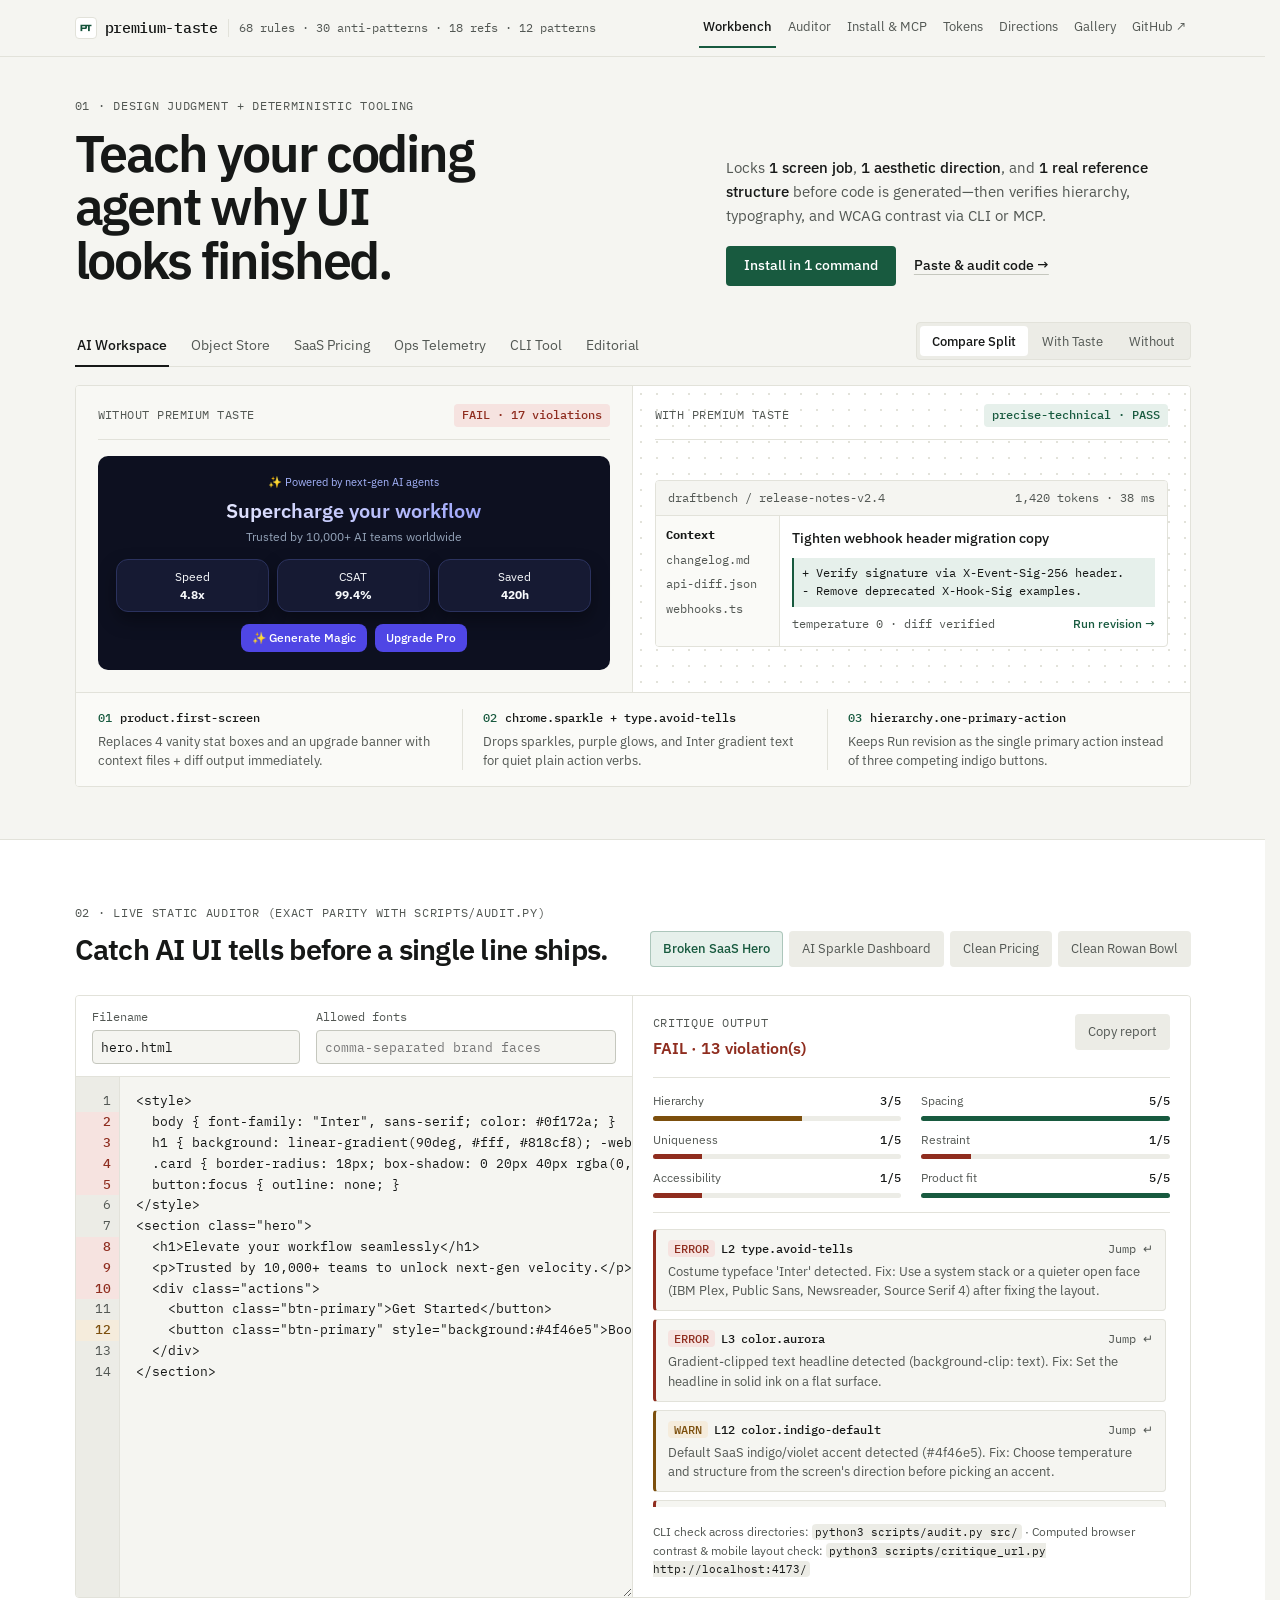
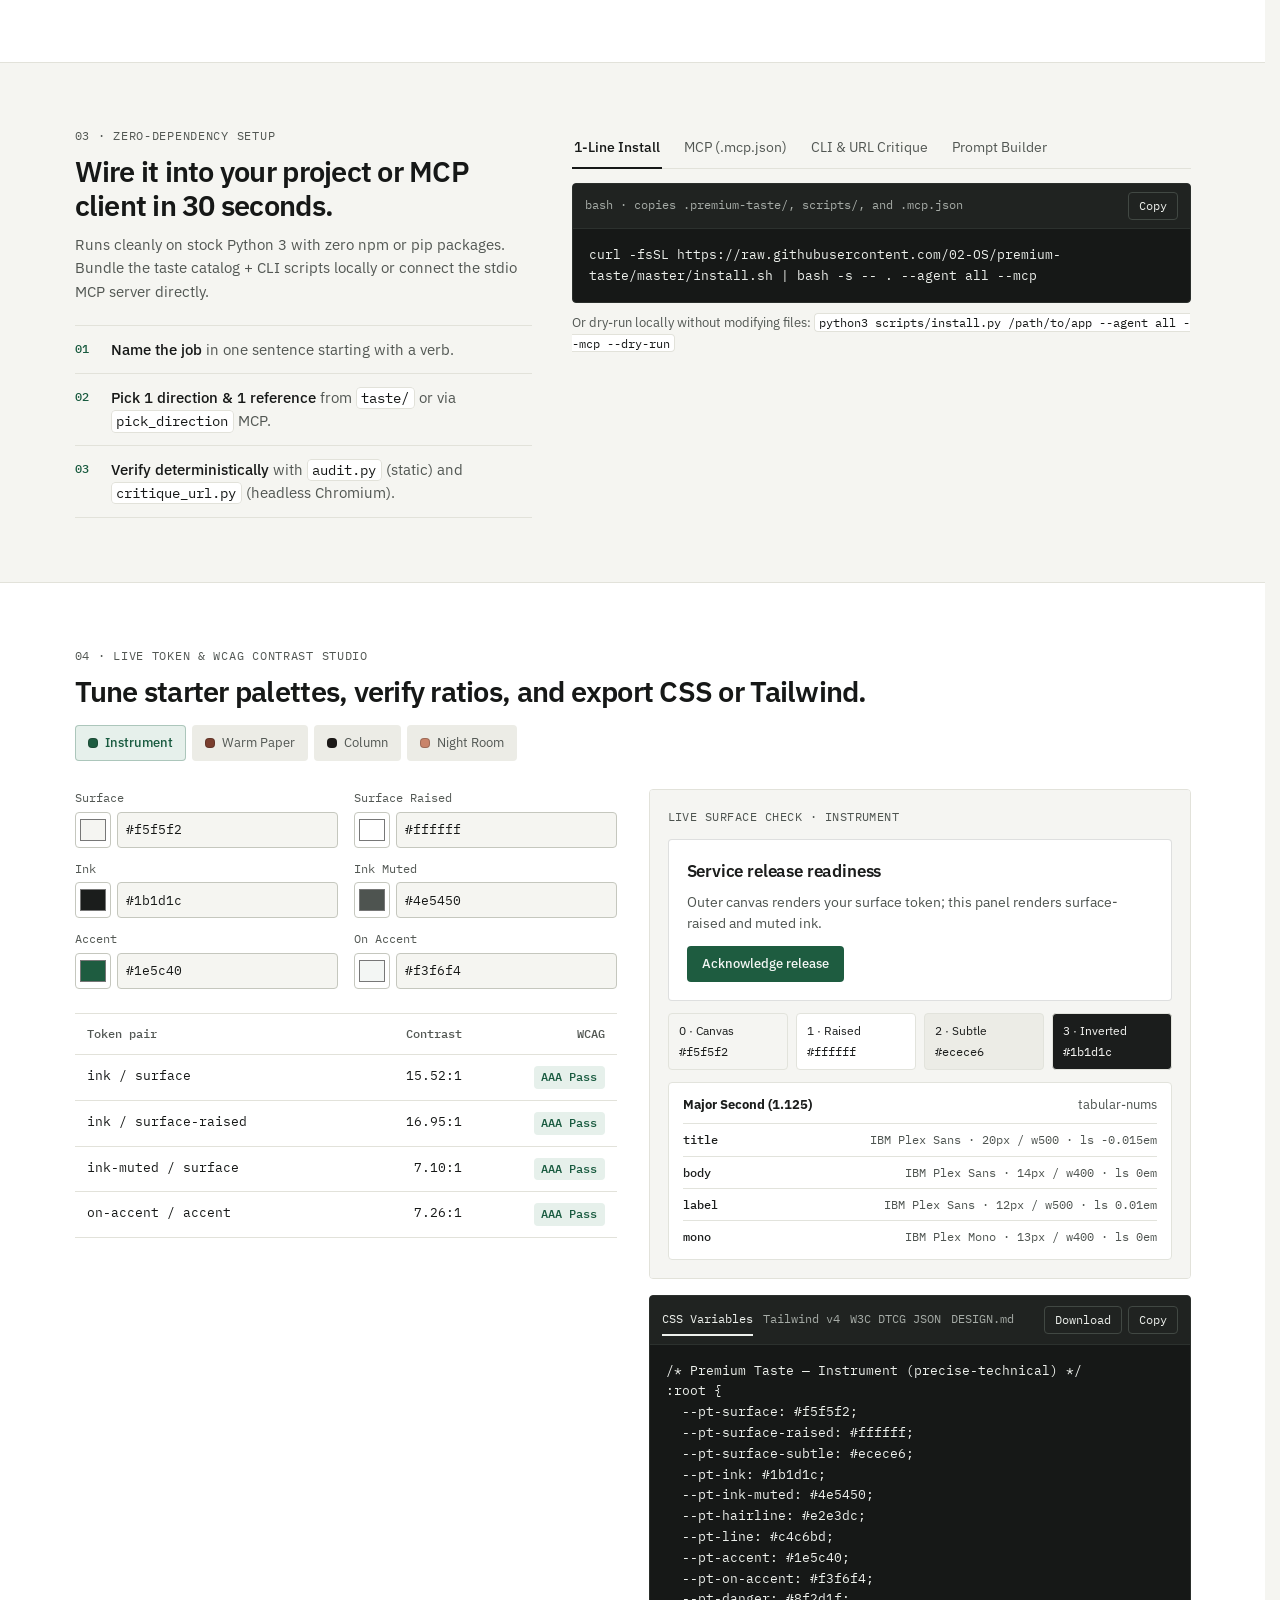
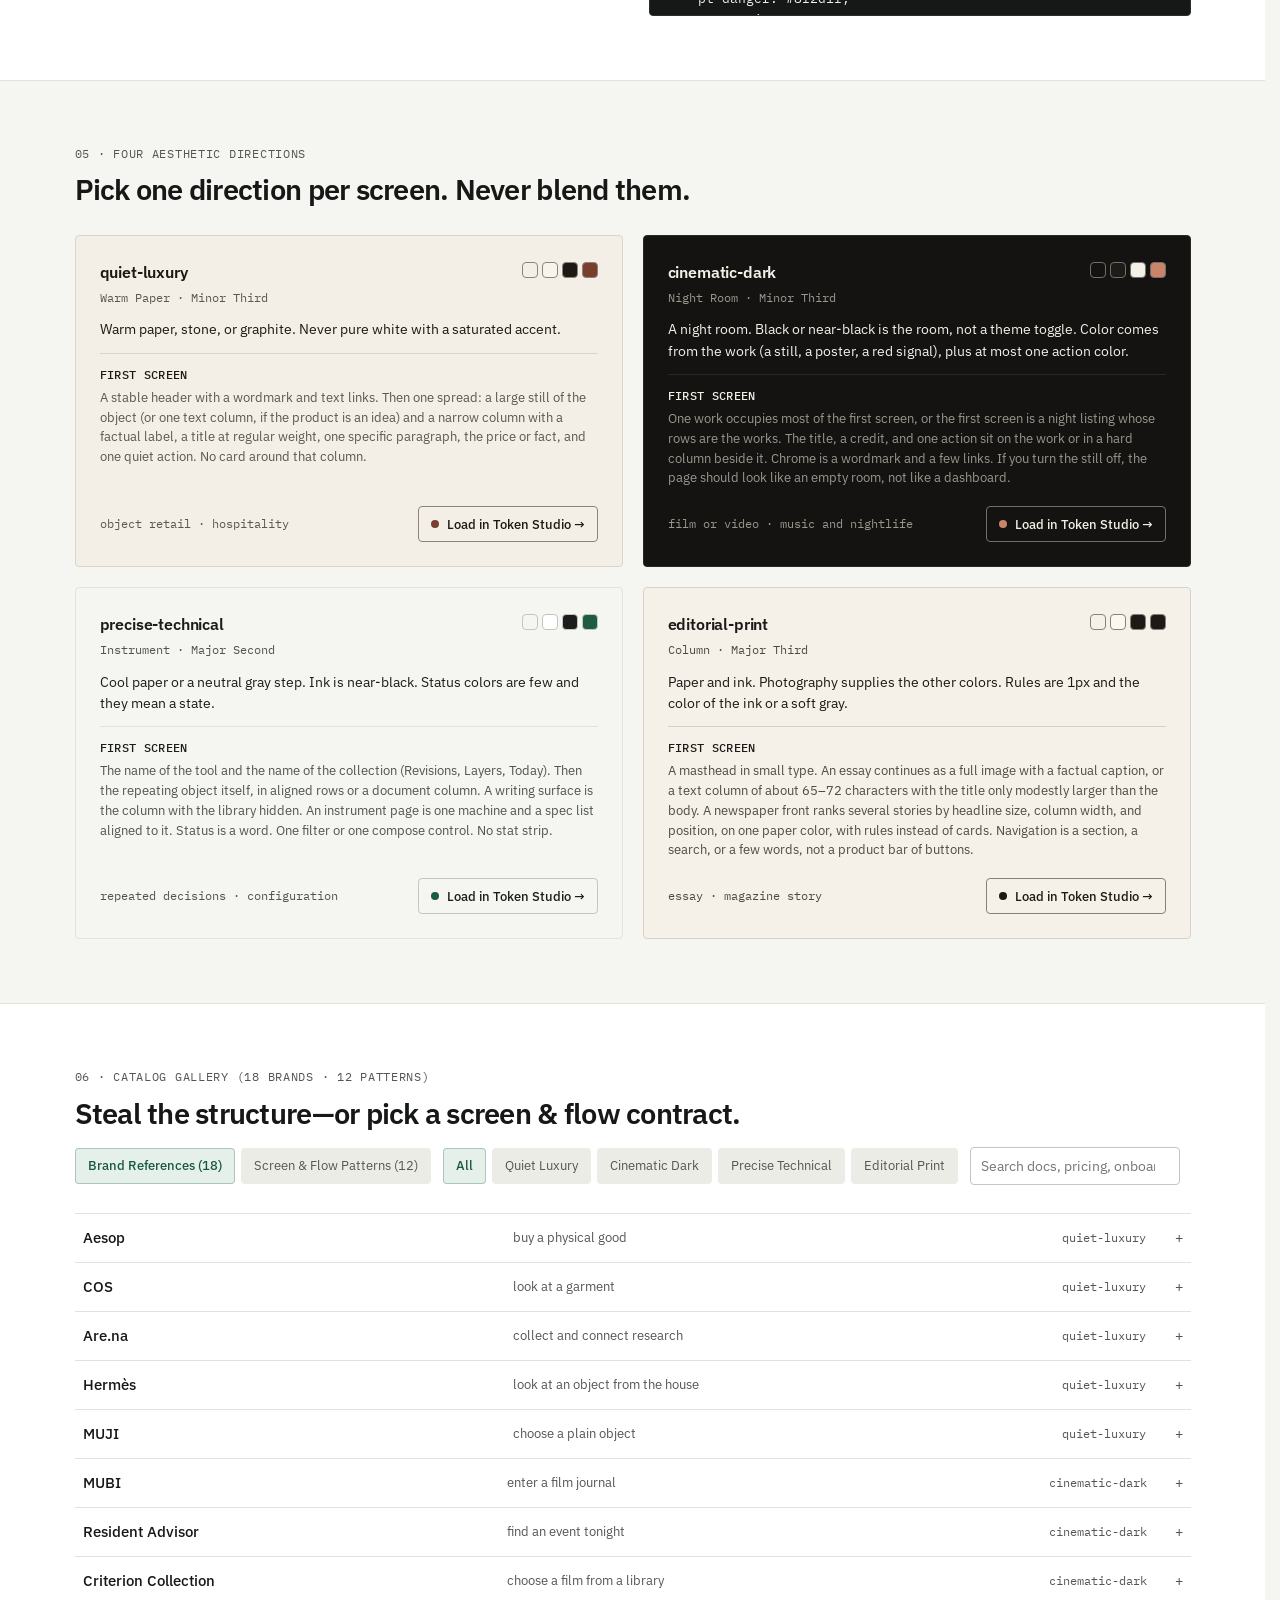
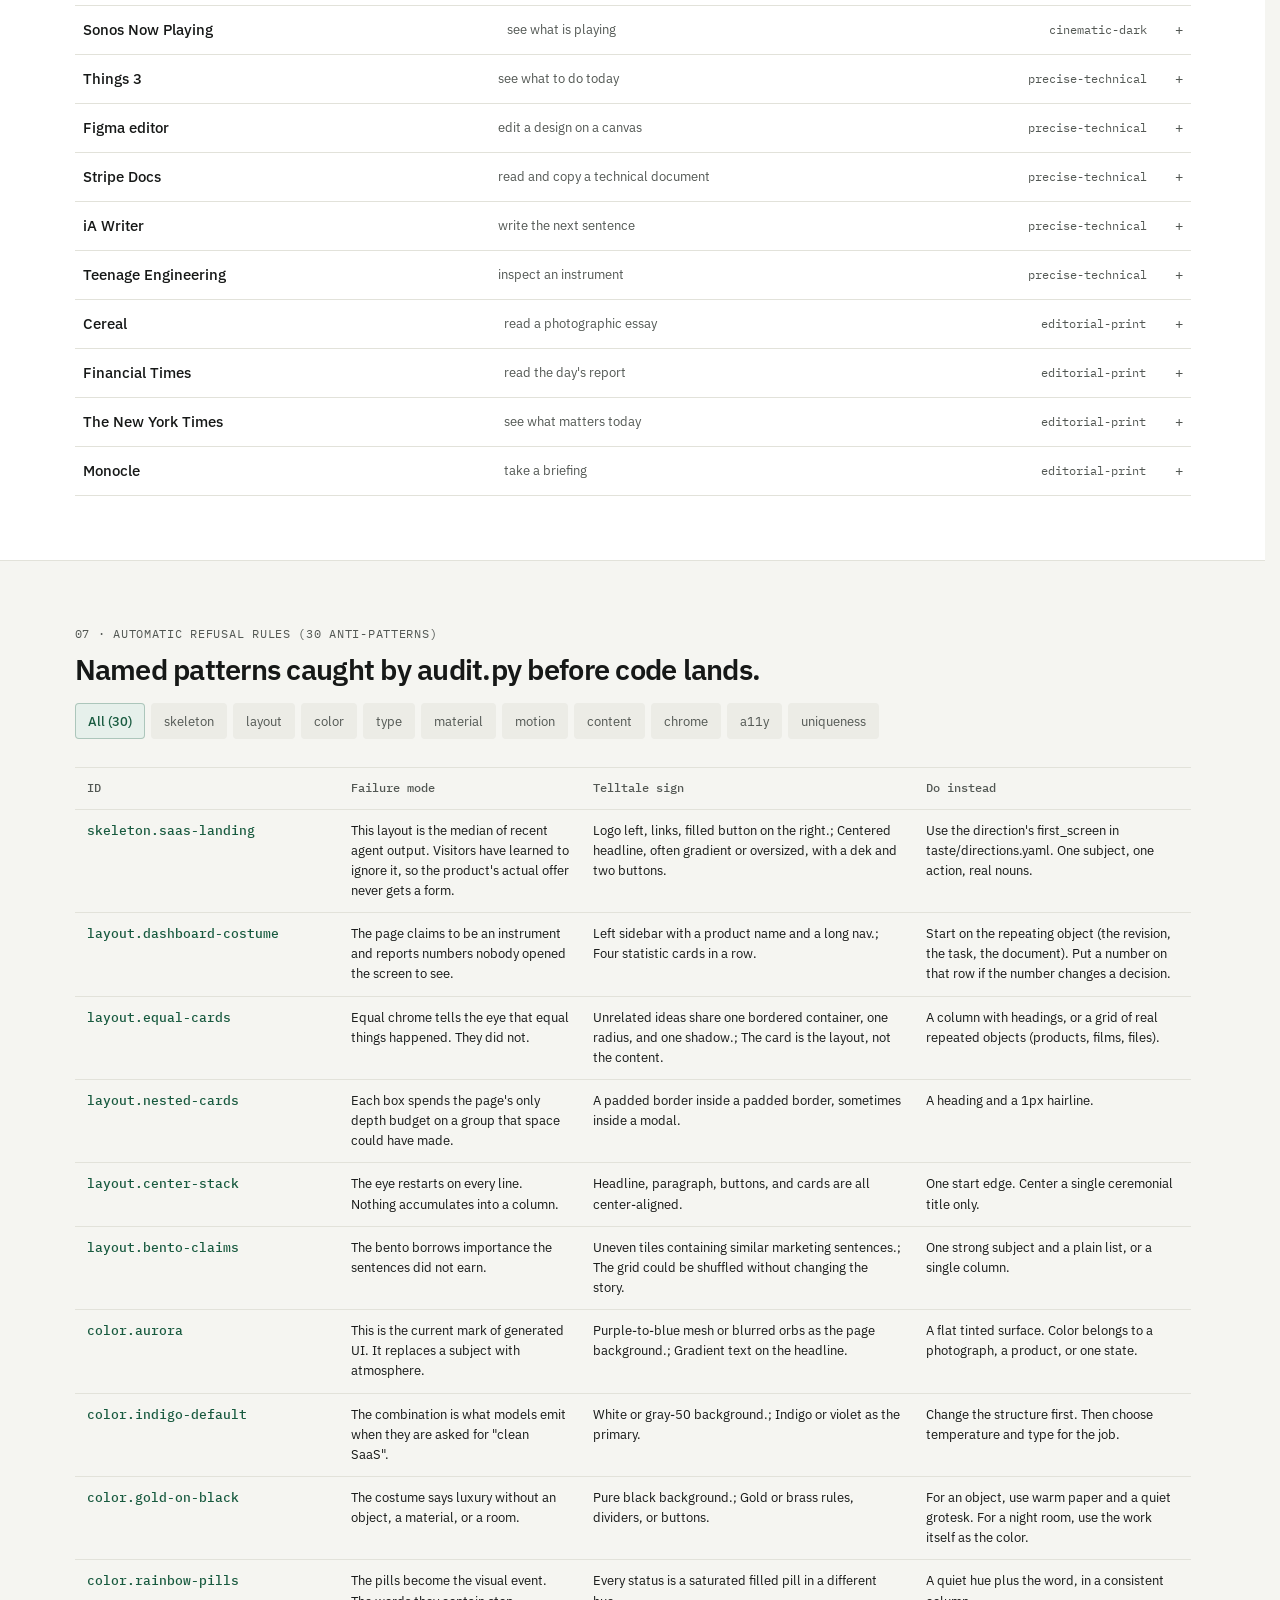
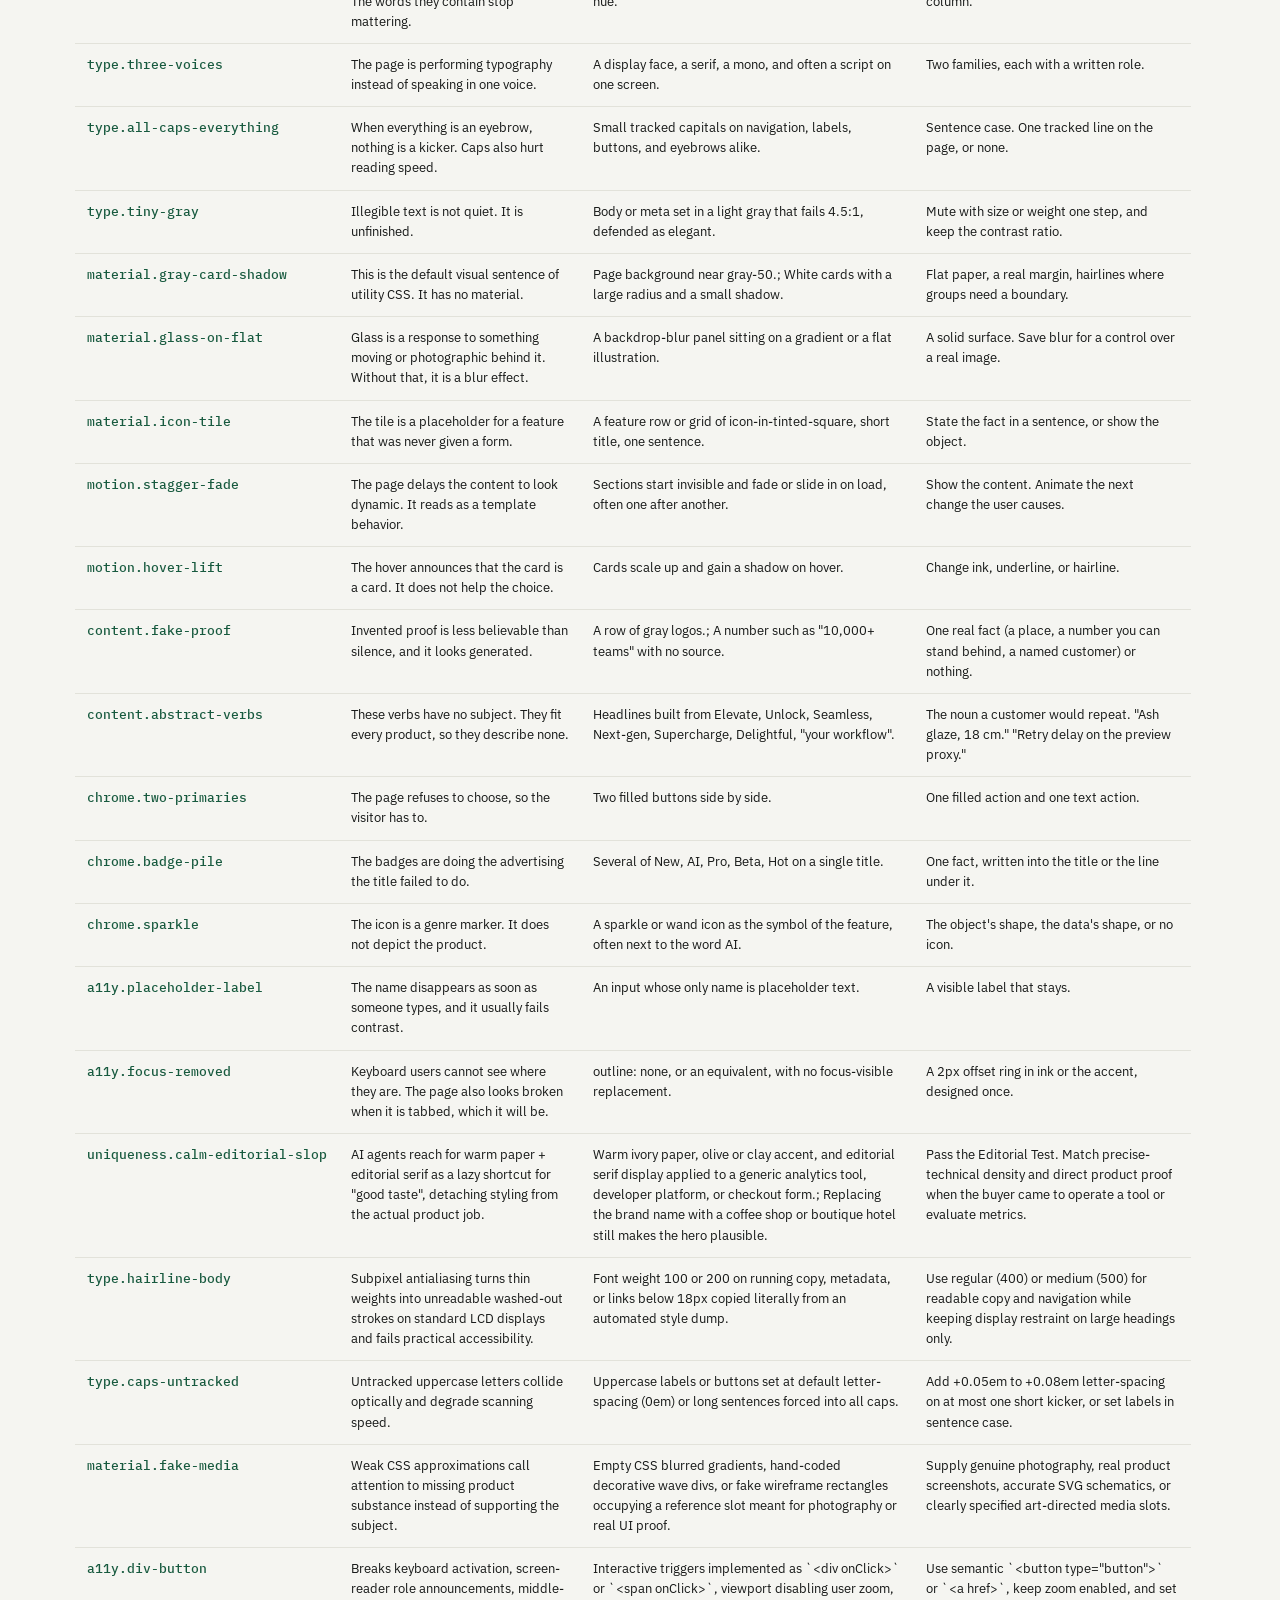
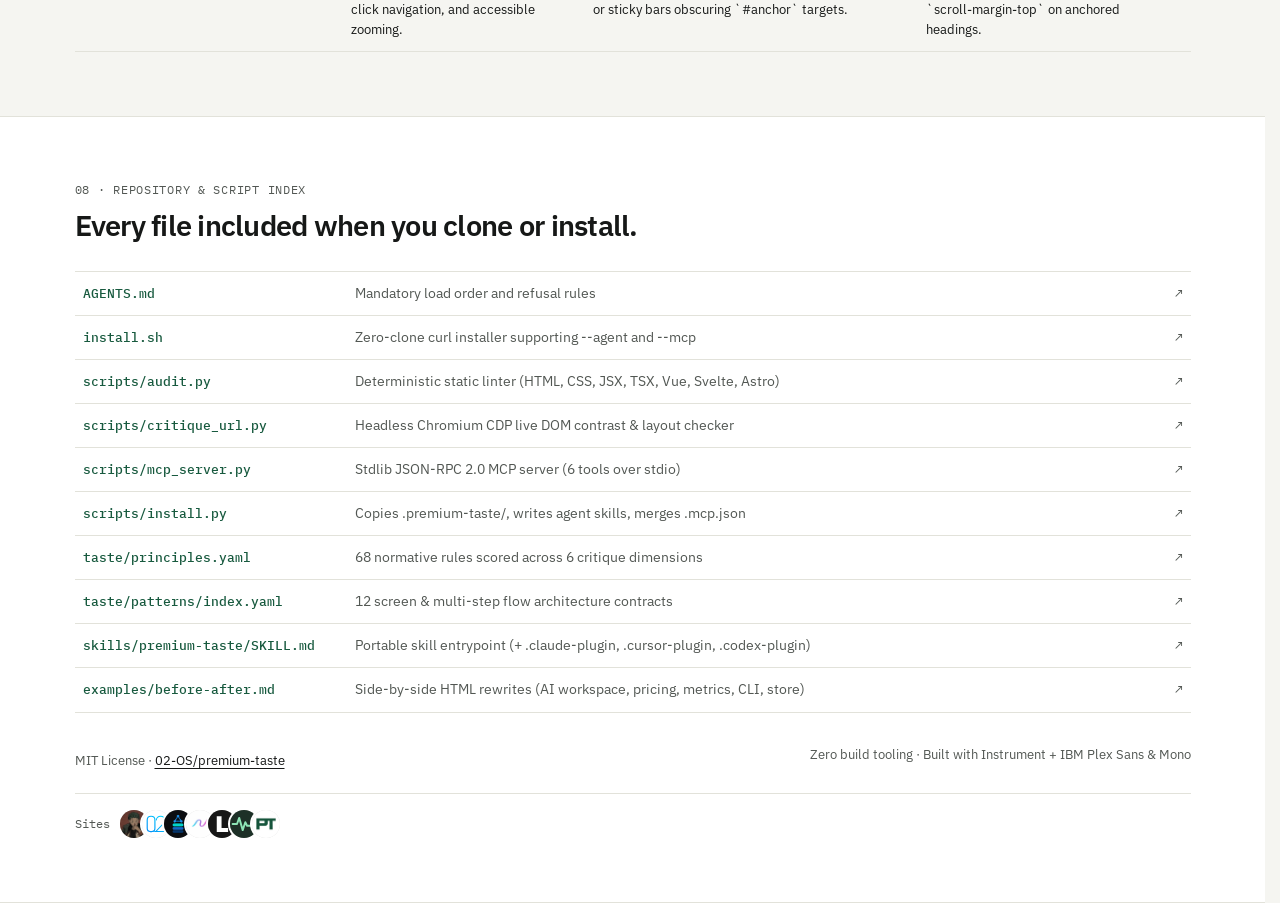
==== commit 23cfd64a: "Refine Premium Taste site UI with synced auditor gutter, token swatches, and Instrument polish" ====
--- a/site/index.html
+++ b/site/index.html
@@ -16,17 +16,20 @@
   <header class="topbar">
     <div class="container topbar-inner">
       <div class="brand-group">
-        <a class="wordmark" href="#workbench">premium-taste</a>
+        <a class="wordmark" href="#workbench">
+          <img class="wordmark-mark" src="./assets/sites/premium-taste.png" alt="" width="22" height="22" decoding="async" />
+          <span>premium-taste</span>
+        </a>
         <span class="brand-meta" id="header-counts">68 rules · 30 anti-patterns · 18 refs · 12 patterns</span>
       </div>
       <nav class="topnav" aria-label="Primary navigation">
-        <a href="#workbench">Workbench</a>
+        <a href="#workbench" aria-current="location">Workbench</a>
         <a href="#auditor">Auditor</a>
         <a href="#setup">Install &amp; MCP</a>
         <a href="#tokens">Tokens</a>
         <a href="#directions">Directions</a>
         <a href="#references">Gallery</a>
-        <a href="https://github.com/02-OS/premium-taste" target="_blank" rel="noreferrer">GitHub ↗</a>
+        <a href="https://github.com/02-OS/premium-taste" target="_blank" rel="noopener noreferrer">GitHub ↗</a>
       </nav>
     </div>
   </header>
@@ -37,7 +40,7 @@
       <div class="container">
         <div class="hero-split">
           <div class="hero-left">
-            <p class="eyebrow">Design Judgment + Deterministic Tooling</p>
+            <p class="eyebrow">01 · Design Judgment + Deterministic Tooling</p>
             <h1 id="hero-h1">Teach your coding agent why UI looks finished.</h1>
           </div>
           <div class="hero-right">
@@ -96,21 +99,26 @@
         <div class="auditor-split">
           <div class="editor-pane">
             <div class="editor-bar">
-              <label for="audit-file-name">Filename context</label>
-              <input id="audit-file-name" type="text" value="hero.html" spellcheck="false" />
-              <label for="audit-allow-fonts">Allowed fonts</label>
-              <input id="audit-allow-fonts" type="text" value="" placeholder="comma-separated brand faces" spellcheck="false" />
+              <div class="editor-field">
+                <label for="audit-file-name">Filename</label>
+                <input id="audit-file-name" type="text" value="hero.html" spellcheck="false" />
+              </div>
+              <div class="editor-field">
+                <label for="audit-allow-fonts">Allowed fonts</label>
+                <input id="audit-allow-fonts" type="text" value="" placeholder="comma-separated brand faces" spellcheck="false" />
+              </div>
             </div>
             <div class="editor-area-wrap">
+              <div class="editor-gutter" id="audit-line-gutter" aria-hidden="true"></div>
               <label class="sr-only" for="audit-code-input">HTML, CSS, or JSX code snippet to audit</label>
-              <textarea id="audit-code-input" rows="15" spellcheck="false"></textarea>
+              <textarea id="audit-code-input" rows="15" spellcheck="false" wrap="off"></textarea>
             </div>
           </div>
 
           <div class="report-pane" aria-live="polite">
             <div class="report-head">
               <div>
-                <p class="eyebrow" style="margin-bottom:0.25rem;">Critique Output</p>
+                <p class="eyebrow report-eyebrow">Critique Output</p>
                 <p class="audit-verdict" id="audit-verdict">Checking...</p>
               </div>
               <button type="button" class="chip-btn" id="copy-audit-report">Copy report</button>
@@ -159,7 +167,7 @@
                   <span>bash · copies .premium-taste/, scripts/, and .mcp.json</span>
                   <button type="button" class="term-copy copy-btn" data-copy-target="cmd-curl">Copy</button>
                 </div>
-                <pre id="cmd-curl" tabindex="0">curl -fsSL https://raw.githubusercontent.com/02-OS/premium-taste/master/install.sh | bash -s -- . --agent all --mcp</pre>
+                <pre id="cmd-curl" class="wrap-cmd" tabindex="0">curl -fsSL https://raw.githubusercontent.com/02-OS/premium-taste/master/install.sh | bash -s -- . --agent all --mcp</pre>
               </div>
               <p class="sub-caption">Or dry-run locally without modifying files: <code>python3 scripts/install.py /path/to/app --agent all --mcp --dry-run</code></p>
             </div>
@@ -243,10 +251,10 @@
             <h2 id="tokens-h2">Tune starter palettes, verify ratios, and export CSS or Tailwind.</h2>
           </div>
           <div class="chip-row" role="group" aria-label="Load starter direction tokens">
-            <button type="button" class="chip-btn" aria-pressed="true" data-token-pack="precise-technical">Instrument</button>
-            <button type="button" class="chip-btn" aria-pressed="false" data-token-pack="quiet-luxury">Warm Paper</button>
-            <button type="button" class="chip-btn" aria-pressed="false" data-token-pack="editorial-print">Column</button>
-            <button type="button" class="chip-btn" aria-pressed="false" data-token-pack="cinematic-dark">Night Room</button>
+            <button type="button" class="chip-btn" aria-pressed="true" data-token-pack="precise-technical"><span class="pack-dot pack-dot-instrument" aria-hidden="true"></span>Instrument</button>
+            <button type="button" class="chip-btn" aria-pressed="false" data-token-pack="quiet-luxury"><span class="pack-dot pack-dot-paper" aria-hidden="true"></span>Warm Paper</button>
+            <button type="button" class="chip-btn" aria-pressed="false" data-token-pack="editorial-print"><span class="pack-dot pack-dot-column" aria-hidden="true"></span>Column</button>
+            <button type="button" class="chip-btn" aria-pressed="false" data-token-pack="cinematic-dark"><span class="pack-dot pack-dot-night" aria-hidden="true"></span>Night Room</button>
           </div>
         </div>
 
@@ -389,16 +397,16 @@
         </div>
 
         <div class="index-list">
-          <a class="file-link" href="https://github.com/02-OS/premium-taste/blob/master/AGENTS.md" target="_blank" rel="noreferrer"><code>AGENTS.md</code><span>Mandatory load order and refusal rules</span></a>
-          <a class="file-link" href="https://github.com/02-OS/premium-taste/blob/master/install.sh" target="_blank" rel="noreferrer"><code>install.sh</code><span>Zero-clone curl installer supporting --agent and --mcp</span></a>
-          <a class="file-link" href="https://github.com/02-OS/premium-taste/blob/master/scripts/audit.py" target="_blank" rel="noreferrer"><code>scripts/audit.py</code><span>Deterministic static linter (HTML, CSS, JSX, TSX, Vue, Svelte, Astro)</span></a>
-          <a class="file-link" href="https://github.com/02-OS/premium-taste/blob/master/scripts/critique_url.py" target="_blank" rel="noreferrer"><code>scripts/critique_url.py</code><span>Headless Chromium CDP live DOM contrast &amp; layout checker</span></a>
-          <a class="file-link" href="https://github.com/02-OS/premium-taste/blob/master/scripts/mcp_server.py" target="_blank" rel="noreferrer"><code>scripts/mcp_server.py</code><span>Stdlib JSON-RPC 2.0 MCP server (6 tools over stdio)</span></a>
-          <a class="file-link" href="https://github.com/02-OS/premium-taste/blob/master/scripts/install.py" target="_blank" rel="noreferrer"><code>scripts/install.py</code><span>Copies .premium-taste/, writes agent skills, merges .mcp.json</span></a>
-          <a class="file-link" href="https://github.com/02-OS/premium-taste/blob/master/taste/principles.yaml" target="_blank" rel="noreferrer"><code>taste/principles.yaml</code><span>68 normative rules scored across 6 critique dimensions</span></a>
-          <a class="file-link" href="https://github.com/02-OS/premium-taste/blob/master/taste/patterns/index.yaml" target="_blank" rel="noreferrer"><code>taste/patterns/index.yaml</code><span>12 screen &amp; multi-step flow architecture contracts</span></a>
-          <a class="file-link" href="https://github.com/02-OS/premium-taste/blob/master/skills/premium-taste/SKILL.md" target="_blank" rel="noreferrer"><code>skills/premium-taste/SKILL.md</code><span>Portable skill entrypoint (+ .claude-plugin, .cursor-plugin, .codex-plugin)</span></a>
-          <a class="file-link" href="https://github.com/02-OS/premium-taste/blob/master/examples/before-after.md" target="_blank" rel="noreferrer"><code>examples/before-after.md</code><span>Side-by-side HTML rewrites (AI workspace, pricing, metrics, CLI, store)</span></a>
+          <a class="file-link" href="https://github.com/02-OS/premium-taste/blob/master/AGENTS.md" target="_blank" rel="noopener noreferrer"><code>AGENTS.md</code><span>Mandatory load order and refusal rules</span><span class="file-link-arrow" aria-hidden="true">↗</span></a>
+          <a class="file-link" href="https://github.com/02-OS/premium-taste/blob/master/install.sh" target="_blank" rel="noopener noreferrer"><code>install.sh</code><span>Zero-clone curl installer supporting --agent and --mcp</span><span class="file-link-arrow" aria-hidden="true">↗</span></a>
+          <a class="file-link" href="https://github.com/02-OS/premium-taste/blob/master/scripts/audit.py" target="_blank" rel="noopener noreferrer"><code>scripts/audit.py</code><span>Deterministic static linter (HTML, CSS, JSX, TSX, Vue, Svelte, Astro)</span><span class="file-link-arrow" aria-hidden="true">↗</span></a>
+          <a class="file-link" href="https://github.com/02-OS/premium-taste/blob/master/scripts/critique_url.py" target="_blank" rel="noopener noreferrer"><code>scripts/critique_url.py</code><span>Headless Chromium CDP live DOM contrast &amp; layout checker</span><span class="file-link-arrow" aria-hidden="true">↗</span></a>
+          <a class="file-link" href="https://github.com/02-OS/premium-taste/blob/master/scripts/mcp_server.py" target="_blank" rel="noopener noreferrer"><code>scripts/mcp_server.py</code><span>Stdlib JSON-RPC 2.0 MCP server (6 tools over stdio)</span><span class="file-link-arrow" aria-hidden="true">↗</span></a>
+          <a class="file-link" href="https://github.com/02-OS/premium-taste/blob/master/scripts/install.py" target="_blank" rel="noopener noreferrer"><code>scripts/install.py</code><span>Copies .premium-taste/, writes agent skills, merges .mcp.json</span><span class="file-link-arrow" aria-hidden="true">↗</span></a>
+          <a class="file-link" href="https://github.com/02-OS/premium-taste/blob/master/taste/principles.yaml" target="_blank" rel="noopener noreferrer"><code>taste/principles.yaml</code><span>68 normative rules scored across 6 critique dimensions</span><span class="file-link-arrow" aria-hidden="true">↗</span></a>
+          <a class="file-link" href="https://github.com/02-OS/premium-taste/blob/master/taste/patterns/index.yaml" target="_blank" rel="noopener noreferrer"><code>taste/patterns/index.yaml</code><span>12 screen &amp; multi-step flow architecture contracts</span><span class="file-link-arrow" aria-hidden="true">↗</span></a>
+          <a class="file-link" href="https://github.com/02-OS/premium-taste/blob/master/skills/premium-taste/SKILL.md" target="_blank" rel="noopener noreferrer"><code>skills/premium-taste/SKILL.md</code><span>Portable skill entrypoint (+ .claude-plugin, .cursor-plugin, .codex-plugin)</span><span class="file-link-arrow" aria-hidden="true">↗</span></a>
+          <a class="file-link" href="https://github.com/02-OS/premium-taste/blob/master/examples/before-after.md" target="_blank" rel="noopener noreferrer"><code>examples/before-after.md</code><span>Side-by-side HTML rewrites (AI workspace, pricing, metrics, CLI, store)</span><span class="file-link-arrow" aria-hidden="true">↗</span></a>
         </div>
 
         <footer class="site-foot">
--- a/site/styles.css
+++ b/site/styles.css
@@ -9,7 +9,9 @@
   --accent: #185a3f;
   --accent-soft: #e6f0eb;
   --danger: #8f2d1f;
-  --warning: #8a5a12;
+  --danger-soft: #f6e3e0;
+  --warning: #7c4f0d;
+  --warning-soft: #f5ecdc;
   --obsidian: #161817;
   --obsidian-bar: #202321;
   --obsidian-ink: #edf0ec;
@@ -39,6 +41,16 @@
   -webkit-font-smoothing: antialiased;
 }
 
+::selection {
+  background: var(--accent-soft);
+  color: var(--ink);
+}
+
+.terminal-card ::selection {
+  background: var(--accent);
+  color: #ffffff;
+}
+
 button,
 input,
 select,
@@ -62,8 +74,16 @@
   outline-offset: 2px;
 }
 
+.terminal-card pre:focus-visible {
+  outline-offset: -2px;
+}
+
 section[id] {
   scroll-margin-top: 72px;
+}
+
+[hidden] {
+  display: none !important;
 }
 
 .sr-only {
@@ -110,24 +130,25 @@
 }
 
 .topbar-inner {
-  min-block-size: 54px;
+  min-block-size: 56px;
   display: flex;
   flex-wrap: wrap;
   justify-content: space-between;
   align-items: center;
-  gap: 0.5rem 1.5rem;
-  padding-block: 0.375rem;
+  gap: 0.375rem 1rem;
+  padding-block: 0.25rem;
 }
 
 .brand-group {
   display: flex;
-  align-items: baseline;
-  gap: 0.875rem;
+  align-items: center;
+  gap: 0.625rem;
 }
 
 .wordmark {
   display: inline-flex;
   align-items: center;
+  gap: 0.5rem;
   min-block-size: 36px;
   font-family: var(--font-mono);
   font-size: 0.9375rem;
@@ -138,7 +159,21 @@
   white-space: nowrap;
 }
 
+.wordmark-mark {
+  display: block;
+  inline-size: 22px;
+  block-size: 22px;
+  padding: 2px;
+  border: 1px solid var(--hairline);
+  border-radius: var(--radius);
+  background: var(--surface);
+  object-fit: contain;
+  flex-shrink: 0;
+}
+
 .brand-meta {
+  padding-inline-start: 0.625rem;
+  border-inline-start: 1px solid var(--hairline);
   font-family: var(--font-mono);
   font-size: 0.75rem;
   color: var(--muted);
@@ -148,26 +183,34 @@
 .topnav {
   display: flex;
   flex-wrap: wrap;
-  gap: 0.25rem 0.75rem;
+  gap: 0.125rem 0.5rem;
 }
 
 .topnav a {
   display: inline-flex;
   align-items: center;
-  min-block-size: 36px;
-  padding: 0 0.375rem;
-  font-size: 0.875rem;
+  min-block-size: 40px;
+  padding: 0 0.25rem;
+  border-block-end: 2px solid transparent;
+  font-size: 0.8125rem;
   color: var(--muted);
   text-decoration: none;
+  transition: color 140ms ease, border-color 140ms ease;
 }
 
 .topnav a:hover {
   color: var(--ink);
 }
 
+.topnav a[aria-current="location"] {
+  color: var(--ink);
+  font-weight: 500;
+  border-block-end-color: var(--accent);
+}
+
 /* Alternating bands */
 .hero-band {
-  padding-block: 2.75rem 3.5rem;
+  padding-block: 2.5rem 3.25rem;
   background: var(--paper);
   border-block-end: 1px solid var(--hairline);
 }
@@ -191,14 +234,19 @@
   text-transform: uppercase;
   letter-spacing: 0.06em;
   color: var(--muted);
+  font-variant-numeric: tabular-nums;
+}
+
+.report-eyebrow {
+  margin-block-end: 0.25rem;
 }
 
 h1 {
   margin: 0;
-  font-size: clamp(2.125rem, 4.1vw, 3.125rem);
+  font-size: clamp(2.25rem, 4.2vw, 3.25rem);
   font-weight: 600;
-  letter-spacing: -0.035em;
-  line-height: 1.05;
+  letter-spacing: -0.04em;
+  line-height: 1.03;
   max-inline-size: 16ch;
   text-wrap: balance;
 }
@@ -260,10 +308,11 @@
   text-decoration: none;
   border: 0;
   cursor: pointer;
+  transition: background-color 140ms ease;
 }
 
 .btn-primary:hover {
-  background: #134731;
+  background: #124630;
 }
 
 .text-link {
@@ -274,7 +323,14 @@
   font-weight: 500;
   color: var(--ink);
   text-decoration: underline;
+  text-decoration-color: var(--input-border);
   text-underline-offset: 4px;
+  transition: color 140ms ease, text-decoration-color 140ms ease;
+}
+
+.text-link:hover {
+  color: var(--accent);
+  text-decoration-color: var(--accent);
 }
 
 /* Showcase Workbench */
@@ -286,7 +342,7 @@
   display: flex;
   flex-wrap: wrap;
   justify-content: space-between;
-  align-items: center;
+  align-items: flex-end;
   gap: 0.75rem 1.25rem;
   border-block-end: 1px solid var(--hairline);
 }
@@ -302,12 +358,14 @@
   align-items: center;
   min-block-size: 42px;
   padding: 0.5rem 0.125rem;
+  margin-block-end: -1px;
   background: transparent;
   border: 0;
   border-block-end: 2px solid transparent;
   font-size: 0.875rem;
   color: var(--muted);
   cursor: pointer;
+  transition: color 140ms ease, border-color 140ms ease;
 }
 
 .underline-tabs [role="tab"]:hover {
@@ -324,15 +382,16 @@
   display: inline-flex;
   padding: 3px;
   background: var(--subtle);
+  border: 1px solid var(--hairline);
   border-radius: var(--radius);
   gap: 2px;
-  margin-block-end: 4px;
+  margin-block-end: 6px;
 }
 
 .seg-btn {
   display: inline-flex;
   align-items: center;
-  min-block-size: 32px;
+  min-block-size: 30px;
   padding: 0.25rem 0.75rem;
   border: 0;
   background: transparent;
@@ -340,6 +399,11 @@
   font-size: 0.8125rem;
   color: var(--muted);
   cursor: pointer;
+  transition: color 140ms ease, background-color 140ms ease;
+}
+
+.seg-btn:hover {
+  color: var(--ink);
 }
 
 .seg-btn[aria-pressed="true"] {
@@ -349,7 +413,7 @@
 }
 
 .stage-sheet {
-  margin-block-start: 1.25rem;
+  margin-block-start: 1.125rem;
   background: var(--surface);
   border: 1px solid var(--hairline);
   border-radius: var(--radius);
@@ -367,15 +431,27 @@
 
 .stage-pane {
   min-inline-size: 0;
-  padding: 1.25rem 1.375rem;
+  padding: 1.125rem 1.375rem 1.375rem;
   display: grid;
   grid-template-rows: auto 1fr;
-  gap: 0.875rem;
+  gap: 1rem;
 }
 
 .stage-pane-before {
-  background: #f9f9f6;
+  background: #f8f8f4;
   border-inline-end: 1px solid var(--hairline);
+}
+
+.stage-pane-after {
+  background-color: var(--surface);
+  background-image: radial-gradient(var(--hairline) 1px, transparent 1px);
+  background-size: 16px 16px;
+}
+
+.stage-specimen {
+  min-inline-size: 0;
+  display: grid;
+  align-content: center;
 }
 
 .stage-pane-head {
@@ -383,10 +459,32 @@
   flex-wrap: wrap;
   justify-content: space-between;
   align-items: center;
-  gap: 0.25rem 0.75rem;
-  font-family: var(--font-mono);
-  font-size: 0.75rem;
-  color: var(--muted);
+  gap: 0.375rem 0.75rem;
+  padding-block-end: 0.75rem;
+  border-block-end: 1px solid var(--hairline);
+  font-family: var(--font-mono);
+  font-size: 0.75rem;
+  color: var(--muted);
+}
+
+.stage-pane-kicker {
+  letter-spacing: 0.04em;
+}
+
+.status-tag {
+  display: inline-flex;
+  align-items: center;
+  padding: 0.125rem 0.5rem;
+  border-radius: var(--radius);
+  font-weight: 500;
+}
+
+.status-tag.status-fail {
+  background: var(--danger-soft);
+}
+
+.status-tag.status-pass {
+  background: var(--accent-soft);
 }
 
 .status-fail {
@@ -411,6 +509,26 @@
 .diff-note {
   display: grid;
   gap: 0.25rem;
+  align-content: start;
+}
+
+.diff-note + .diff-note {
+  border-inline-start: 1px solid var(--hairline);
+  padding-inline-start: 1.25rem;
+}
+
+.diff-note-head {
+  display: flex;
+  align-items: baseline;
+  gap: 0.5rem;
+}
+
+.diff-idx {
+  font-family: var(--font-mono);
+  font-size: 0.75rem;
+  font-weight: 500;
+  color: var(--accent);
+  font-variant-numeric: tabular-nums;
 }
 
 .diff-rule {
@@ -424,7 +542,7 @@
   margin: 0;
   font-size: 0.8125rem;
   color: var(--muted);
-  line-height: 1.45;
+  line-height: 1.48;
 }
 
 /* Crisp SVG & miniature UI specimens inside Stage */
@@ -505,11 +623,12 @@
   display: flex;
   justify-content: space-between;
   align-items: center;
+  gap: 0.5rem;
   padding: 0.5rem 0.75rem;
   background: var(--paper);
   border-block-end: 1px solid var(--hairline);
   font-family: var(--font-mono);
-  font-size: 0.72rem;
+  font-size: 0.75rem;
   color: var(--muted);
 }
 
@@ -523,7 +642,7 @@
   padding: 0.625rem;
   background: #fafaf7;
   font-family: var(--font-mono);
-  font-size: 0.7rem;
+  font-size: 0.75rem;
   color: var(--muted);
   display: grid;
   gap: 0.375rem;
@@ -538,7 +657,7 @@
 
 .mini-diff-line {
   font-family: var(--font-mono);
-  font-size: 0.72rem;
+  font-size: 0.75rem;
   padding: 0.375rem 0.5rem;
   border-inline-start: 2px solid var(--accent);
   background: var(--accent-soft);
@@ -548,6 +667,7 @@
   background: #f3efe6;
   color: #1c1915;
   padding: 0.875rem;
+  border: 1px solid #ddd4c6;
   border-radius: var(--radius);
   display: grid;
   grid-template-columns: 120px minmax(0, 1fr);
@@ -559,8 +679,9 @@
   background: #fbf7f1;
   color: #1c1917;
   padding: 0.875rem 1rem;
-  border-radius: var(--radius);
+  border: 1px solid #d8d0c4;
   border-block-start: 2px solid #1c1917;
+  border-radius: var(--radius);
   display: grid;
   gap: 0.5rem;
 }
@@ -605,12 +726,13 @@
   align-items: center;
   min-block-size: 36px;
   padding: 0.375rem 0.75rem;
-  border: 0;
+  border: 1px solid transparent;
   border-radius: var(--radius);
   background: var(--subtle);
   color: var(--muted);
   font-size: 0.8125rem;
   cursor: pointer;
+  transition: color 140ms ease, background-color 140ms ease, border-color 140ms ease;
 }
 
 .chip-btn:hover {
@@ -620,8 +742,15 @@
 
 .chip-btn[aria-pressed="true"] {
   background: var(--accent-soft);
+  border-color: color-mix(in srgb, var(--accent) 28%, transparent);
   color: var(--accent);
   font-weight: 500;
+}
+
+.chip-btn.is-copied {
+  background: var(--accent);
+  border-color: var(--accent);
+  color: #ffffff;
 }
 
 /* 02 Live Auditor */
@@ -642,15 +771,20 @@
 }
 
 .editor-bar {
-  display: flex;
-  flex-wrap: wrap;
-  align-items: center;
-  gap: 0.75rem;
-  padding: 0.625rem 1rem;
+  display: grid;
+  grid-template-columns: minmax(0, 0.82fr) minmax(0, 1.18fr);
+  gap: 0.75rem 1rem;
+  padding: 0.75rem 1rem;
   border-block-end: 1px solid var(--hairline);
   background: var(--surface);
 }
 
+.editor-field {
+  min-inline-size: 0;
+  display: grid;
+  gap: 0.25rem;
+}
+
 .editor-bar label {
   font-family: var(--font-mono);
   font-size: 0.75rem;
@@ -659,29 +793,84 @@
 }
 
 .editor-bar input {
-  inline-size: 12rem;
-  flex: 1 1 12rem;
-  min-block-size: 32px;
+  inline-size: 100%;
+  min-inline-size: 0;
+  min-block-size: 34px;
   padding: 0.25rem 0.5rem;
   border: 1px solid var(--input-border);
   border-radius: var(--radius);
   background: var(--paper);
   font-family: var(--font-mono);
   font-size: 0.8125rem;
+  transition: border-color 140ms ease, background-color 140ms ease;
+}
+
+.editor-bar input:focus {
+  border-color: var(--accent);
+  background: var(--surface);
+}
+
+.editor-area-wrap {
+  display: grid;
+  grid-template-columns: 44px minmax(0, 1fr);
+  align-items: stretch;
+  min-inline-size: 0;
+  block-size: 100%;
+  background: var(--paper);
+}
+
+.editor-gutter {
+  block-size: 100%;
+  min-block-size: 360px;
+  padding-block: 0.875rem;
+  background: var(--subtle);
+  border-inline-end: 1px solid var(--hairline);
+  font-family: var(--font-mono);
+  font-size: 0.8125rem;
+  line-height: 1.6;
+  text-align: right;
+  font-variant-numeric: tabular-nums;
+  user-select: none;
+  overflow: hidden;
+}
+
+.gutter-line {
+  padding-inline: 0.5rem;
+  color: var(--muted);
+}
+
+.gutter-line.is-error {
+  background: var(--danger-soft);
+  color: var(--danger);
+  font-weight: 500;
+}
+
+.gutter-line.is-warn {
+  background: var(--warning-soft);
+  color: var(--warning);
+  font-weight: 500;
+}
+
+.gutter-line.is-active {
+  background: var(--accent);
+  color: #ffffff;
 }
 
 .editor-area-wrap textarea {
   display: block;
   inline-size: 100%;
   block-size: 100%;
-  min-block-size: 320px;
-  padding: 1rem;
+  min-block-size: 360px;
+  padding: 0.875rem 1rem;
   border: 0;
   background: transparent;
   font-family: var(--font-mono);
   font-size: 0.8125rem;
-  line-height: 1.55;
+  line-height: 1.6;
+  white-space: pre;
+  overflow: auto;
   resize: vertical;
+  scrollbar-color: #828781 var(--paper);
 }
 
 .report-pane {
@@ -704,19 +893,20 @@
   margin: 0;
   font-size: 1rem;
   font-weight: 600;
+  font-variant-numeric: tabular-nums;
 }
 
 .score-bars {
   display: grid;
   grid-template-columns: repeat(2, minmax(0, 1fr));
   gap: 0.625rem 1.25rem;
-  padding-block: 0.75rem;
+  padding-block: 0.875rem;
   border-block: 1px solid var(--hairline);
 }
 
 .score-meter {
   display: grid;
-  gap: 0.25rem;
+  gap: 0.3125rem;
 }
 
 .score-meter-row {
@@ -736,7 +926,7 @@
 }
 
 .meter-track {
-  block-size: 4px;
+  block-size: 5px;
   border-radius: var(--radius);
   background: var(--subtle);
   overflow: hidden;
@@ -747,6 +937,10 @@
   background: var(--accent);
 }
 
+.meter-fill.is-mid {
+  background: var(--warning);
+}
+
 .meter-fill.is-low {
   background: var(--danger);
 }
@@ -754,38 +948,134 @@
 .findings-stack {
   display: grid;
   gap: 0.5rem;
-  max-block-size: 270px;
+  max-block-size: 278px;
+  padding-inline-end: 0.25rem;
   overflow-y: auto;
+  scrollbar-color: #828781 var(--surface);
 }
 
 .finding-row {
-  padding: 0.5rem 0.75rem;
-  border-inline-start: 2px solid var(--danger);
+  width: 100%;
+  padding: 0.625rem 0.75rem;
+  border: 1px solid var(--hairline);
+  border-inline-start: 3px solid var(--danger);
+  border-radius: var(--radius);
   background: var(--paper);
   font-size: 0.8125rem;
-  display: grid;
-  gap: 0.125rem;
+  text-align: start;
+  display: grid;
+  gap: 0.3125rem;
+}
+
+button.finding-row {
+  cursor: pointer;
+  transition: background-color 140ms ease, border-color 140ms ease;
+}
+
+button.finding-row:hover {
+  background: var(--subtle);
+  border-color: var(--input-border);
+  border-inline-start-color: var(--danger);
+}
+
+button.finding-row.is-warn:hover {
+  border-inline-start-color: var(--warning);
 }
 
 .finding-row.is-warn {
   border-inline-start-color: var(--warning);
 }
 
+.finding-row.is-pass {
+  border-inline-start-color: var(--accent);
+}
+
+.finding-head {
+  display: flex;
+  flex-wrap: wrap;
+  align-items: center;
+  justify-content: space-between;
+  gap: 0.375rem 0.5rem;
+}
+
+.finding-meta {
+  display: inline-flex;
+  flex-wrap: wrap;
+  align-items: center;
+  gap: 0.375rem;
+}
+
+.finding-sev {
+  display: inline-flex;
+  align-items: center;
+  padding: 0.0625rem 0.375rem;
+  border-radius: var(--radius);
+  background: var(--danger-soft);
+  color: var(--danger);
+  font-family: var(--font-mono);
+  font-size: 0.75rem;
+  font-weight: 500;
+}
+
+.finding-row.is-warn .finding-sev {
+  background: var(--warning-soft);
+  color: var(--warning);
+}
+
+.finding-line {
+  font-family: var(--font-mono);
+  font-size: 0.75rem;
+  font-weight: 500;
+  color: var(--ink);
+  font-variant-numeric: tabular-nums;
+}
+
 .finding-row-id {
   font-family: var(--font-mono);
   font-size: 0.75rem;
   font-weight: 500;
+  color: var(--ink);
+}
+
+.finding-jump {
+  font-family: var(--font-mono);
+  font-size: 0.75rem;
+  color: var(--muted);
+}
+
+button.finding-row:hover .finding-jump {
+  color: var(--accent);
 }
 
 .finding-row p {
   margin: 0;
   color: var(--muted);
+  line-height: 1.48;
 }
 
 .pane-foot {
   margin: 0;
   font-size: 0.75rem;
   color: var(--muted);
+  line-height: 1.55;
+}
+
+.pane-foot code,
+.sub-caption code,
+.step-list code,
+.ref-drawer code {
+  padding: 0.08em 0.35em;
+  border-radius: var(--radius);
+  background: var(--subtle);
+  color: var(--ink);
+  font-size: 0.92em;
+  overflow-wrap: anywhere;
+}
+
+.paper-band .sub-caption code,
+.paper-band .step-list code {
+  background: var(--surface);
+  border: 1px solid var(--hairline);
 }
 
 /* 03 Setup & Terminal */
@@ -797,12 +1087,34 @@
 }
 
 .step-list {
-  margin: 1.125rem 0 0;
-  padding-inline-start: 1.25rem;
-  display: grid;
-  gap: 0.625rem;
+  margin: 1.375rem 0 0;
+  padding: 0;
+  list-style: none;
+  counter-reset: step;
+  border-block-start: 1px solid var(--hairline);
   font-size: 0.9375rem;
   color: var(--muted);
+}
+
+.step-list li {
+  counter-increment: step;
+  position: relative;
+  padding-inline-start: 2.25rem;
+  padding-block: 0.75rem;
+  border-block-end: 1px solid var(--hairline);
+  line-height: 1.55;
+}
+
+.step-list li::before {
+  content: "0" counter(step);
+  position: absolute;
+  inset-inline-start: 0;
+  inset-block-start: 0.875rem;
+  font-family: var(--font-mono);
+  font-size: 0.75rem;
+  font-weight: 500;
+  color: var(--accent);
+  font-variant-numeric: tabular-nums;
 }
 
 .step-list strong {
@@ -814,6 +1126,10 @@
   min-inline-size: 0;
   display: grid;
   gap: 0.875rem;
+}
+
+.setup-terminal-col .underline-tabs {
+  border-block-end: 1px solid var(--hairline);
 }
 
 .terminal-panel {
@@ -827,10 +1143,11 @@
 .terminal-card {
   min-inline-size: 0;
   max-inline-size: 100%;
+  border: 1px solid #2b2f2c;
   border-radius: var(--radius);
   background: var(--obsidian);
   color: var(--obsidian-ink);
-  overflow: visible;
+  overflow: hidden;
 }
 
 .terminal-bar {
@@ -838,9 +1155,10 @@
   flex-wrap: wrap;
   justify-content: space-between;
   align-items: center;
-  gap: 0.5rem;
-  padding: 0.5rem 0.875rem;
+  gap: 0.375rem 0.625rem;
+  padding: 0.5rem 0.75rem;
   background: var(--obsidian-bar);
+  border-block-end: 1px solid #2c312e;
   font-family: var(--font-mono);
   font-size: 0.75rem;
   color: var(--obsidian-muted);
@@ -853,28 +1171,48 @@
   line-height: 1.6;
   overflow-x: auto;
   color: var(--obsidian-ink);
+  scrollbar-color: #747c76 var(--obsidian);
+}
+
+.terminal-card pre.wrap-cmd {
+  white-space: pre-wrap;
+  overflow-wrap: anywhere;
+  overflow-x: visible;
+}
+
+#token-export-code {
+  max-block-size: 270px;
+  overflow: auto;
 }
 
 .term-copy {
   min-block-size: 28px;
   padding: 0.25rem 0.625rem;
-  border: 1px solid #3c423d;
+  border: 1px solid #414843;
   border-radius: var(--radius);
   background: transparent;
   color: var(--obsidian-ink);
   font-family: var(--font-mono);
   font-size: 0.75rem;
   cursor: pointer;
+  transition: background-color 140ms ease, border-color 140ms ease, color 140ms ease;
 }
 
 .term-copy:hover {
   background: #2b2f2c;
+  border-color: #636b65;
+}
+
+.term-copy.is-copied {
+  background: var(--accent);
+  border-color: var(--accent);
+  color: #ffffff;
 }
 
 .term-tabs {
   display: flex;
   flex-wrap: wrap;
-  gap: 0.75rem;
+  gap: 0.625rem;
 }
 
 .term-tabs [role="tab"] {
@@ -886,6 +1224,11 @@
   color: var(--obsidian-muted);
   font-size: 0.75rem;
   cursor: pointer;
+  transition: color 140ms ease, border-color 140ms ease;
+}
+
+.term-tabs [role="tab"]:hover {
+  color: var(--obsidian-ink);
 }
 
 .term-tabs [role="tab"][aria-selected="true"] {
@@ -897,11 +1240,7 @@
   margin: 0.625rem 0 0;
   font-size: 0.8125rem;
   color: var(--muted);
-}
-
-.sub-caption code,
-.pane-foot code {
-  overflow-wrap: anywhere;
+  line-height: 1.55;
 }
 
 .pb-fields {
@@ -956,9 +1295,42 @@
   border: 1px solid var(--input-border);
   border-radius: var(--radius);
   font-size: 0.875rem;
+  transition: border-color 140ms ease;
+}
+
+.pb-field input:focus,
+.pb-field select:focus,
+.search-field input:focus {
+  border-color: var(--accent);
 }
 
 /* 04 Token & Contrast Studio */
+.pack-dot {
+  display: inline-block;
+  inline-size: 10px;
+  block-size: 10px;
+  margin-inline-end: 0.45rem;
+  border-radius: var(--radius);
+  border: 1px solid rgba(22, 24, 23, 0.24);
+  flex-shrink: 0;
+}
+
+.pack-dot-instrument {
+  background: #1e5c40;
+}
+
+.pack-dot-paper {
+  background: #7a3e2e;
+}
+
+.pack-dot-column {
+  background: #1c1917;
+}
+
+.pack-dot-night {
+  background: #c9846a;
+}
+
 .studio-layout {
   display: grid;
   grid-template-columns: minmax(0, 1fr) minmax(0, 1fr);
@@ -1021,6 +1393,40 @@
   gap: 1rem;
 }
 
+.contrast-table {
+  border-block: 1px solid var(--hairline);
+}
+
+.contrast-table th:nth-child(2),
+.contrast-table td:nth-child(2) {
+  text-align: end;
+}
+
+.contrast-table th:nth-child(3),
+.contrast-table td:nth-child(3) {
+  text-align: end;
+}
+
+.ratio-badge {
+  display: inline-flex;
+  align-items: center;
+  padding: 0.125rem 0.45rem;
+  border-radius: var(--radius);
+  font-family: var(--font-mono);
+  font-size: 0.75rem;
+  font-weight: 500;
+}
+
+.ratio-badge.ratio-pass {
+  background: var(--accent-soft);
+  color: var(--accent);
+}
+
+.ratio-badge.ratio-fail {
+  background: var(--danger-soft);
+  color: var(--danger);
+}
+
 .live-token-stage {
   border: 1px solid var(--hairline);
   border-radius: var(--radius);
@@ -1030,17 +1436,18 @@
 .lts-surface {
   padding: 1.125rem;
   display: grid;
-  gap: 0.625rem;
+  gap: 0.75rem;
 }
 
 .lts-meta {
   font-family: var(--font-mono);
-  font-size: 0.72rem;
+  font-size: 0.75rem;
   letter-spacing: 0.04em;
 }
 
 .lts-card {
   padding: 1.125rem;
+  border: 1px solid color-mix(in srgb, currentColor 14%, transparent);
   border-radius: var(--radius);
   display: grid;
   gap: 0.5rem;
@@ -1093,11 +1500,25 @@
 
 .dir-tile {
   border-radius: var(--radius);
-  padding: 1.375rem;
+  padding: 1.5rem;
+  display: flex;
+  flex-direction: column;
+  justify-content: space-between;
+  gap: 1.125rem;
+  border: 1px solid var(--hairline);
+}
+
+.dir-tile-body {
   display: grid;
   gap: 0.75rem;
-  align-content: start;
-  border: 1px solid var(--hairline);
+}
+
+.dir-tile-head {
+  display: flex;
+  flex-wrap: wrap;
+  justify-content: space-between;
+  align-items: flex-start;
+  gap: 0.75rem 1rem;
 }
 
 .dir-tile-top {
@@ -1107,31 +1528,87 @@
 
 .dir-tile-tag {
   font-family: var(--font-mono);
-  font-size: 0.72rem;
-  opacity: 0.8;
+  font-size: 0.75rem;
+}
+
+.dir-swatches {
+  display: inline-flex;
+  align-items: center;
+  gap: 0.25rem;
+  padding-block-start: 0.125rem;
+}
+
+.dir-swatch {
+  display: block;
+  inline-size: 16px;
+  block-size: 16px;
+  border-radius: var(--radius);
+  border: 1px solid;
 }
 
 .dir-tile-desc {
   margin: 0;
   font-size: 0.875rem;
-  line-height: 1.5;
+  line-height: 1.52;
 }
 
 .dir-tile-rule {
   margin: 0;
+  padding-block-start: 0.75rem;
+  border-block-start: 1px solid;
   font-size: 0.8125rem;
-  opacity: 0.85;
+  line-height: 1.52;
+}
+
+.dir-tile-rule-label {
+  display: block;
+  margin-block-end: 0.25rem;
+  font-family: var(--font-mono);
+  font-size: 0.75rem;
+  font-weight: 500;
+  letter-spacing: 0.03em;
+  text-transform: uppercase;
+}
+
+.dir-tile-foot {
+  display: flex;
+  flex-wrap: wrap;
+  justify-content: space-between;
+  align-items: center;
+  gap: 0.625rem 0.875rem;
+}
+
+.dir-tile-jobs {
+  flex: 1 1 180px;
+  font-family: var(--font-mono);
+  font-size: 0.75rem;
 }
 
 .dir-tile-btn {
-  justify-self: start;
-  min-block-size: 34px;
+  display: inline-flex;
+  align-items: center;
+  gap: 0.5rem;
+  min-block-size: 36px;
   padding: 0.375rem 0.75rem;
-  border: 0;
-  border-radius: var(--radius);
+  border: 1px solid;
+  border-radius: var(--radius);
+  background: transparent;
   font-size: 0.8125rem;
   font-weight: 500;
   cursor: pointer;
+  transition: background-color 140ms ease, border-color 140ms ease;
+}
+
+.dir-tile-btn:hover {
+  background: color-mix(in srgb, currentColor 8%, transparent);
+}
+
+.dir-btn-dot {
+  display: inline-block;
+  inline-size: 8px;
+  block-size: 8px;
+  border-radius: var(--radius);
+  flex-shrink: 0;
 }
 
 /* 06 & 07 Clean Hairline Indexes & Tables */
@@ -1160,19 +1637,21 @@
 
 .ref-btn {
   width: 100%;
-  min-block-size: 46px;
-  padding: 0.625rem 0.25rem;
-  display: grid;
-  grid-template-columns: minmax(0, 1.1fr) minmax(0, 1.2fr) auto;
-  align-items: center;
-  gap: 1rem;
+  min-block-size: 48px;
+  padding: 0.625rem 0.5rem;
+  display: grid;
+  grid-template-columns: minmax(0, 1.05fr) minmax(0, 1.35fr) auto 20px;
+  align-items: center;
+  gap: 0.75rem 1rem;
   background: transparent;
   border: 0;
   text-align: start;
   cursor: pointer;
-}
-
-.ref-btn:hover {
+  transition: background-color 140ms ease;
+}
+
+.ref-btn:hover,
+.ref-btn[aria-expanded="true"] {
   background: #fafaf7;
 }
 
@@ -1192,11 +1671,26 @@
   color: var(--muted);
 }
 
+.ref-chevron {
+  font-family: var(--font-mono);
+  font-size: 0.875rem;
+  color: var(--muted);
+  text-align: end;
+}
+
+.ref-btn[aria-expanded="true"] .ref-chevron {
+  color: var(--accent);
+}
+
 .ref-drawer {
-  padding: 0 0.25rem 1rem;
+  margin: 0 0.5rem 0.875rem;
+  padding: 0.875rem 1rem;
+  background: var(--paper);
+  border-inline-start: 2px solid var(--accent);
+  border-radius: var(--radius);
   font-size: 0.875rem;
   display: grid;
-  gap: 0.5rem;
+  gap: 0.625rem;
 }
 
 .ref-drawer[hidden] {
@@ -1214,6 +1708,8 @@
   padding-inline-start: 1.125rem;
   font-size: 0.8125rem;
   color: var(--muted);
+  display: grid;
+  gap: 0.25rem;
 }
 
 .table-wrap {
@@ -1230,9 +1726,10 @@
 .clean-table th,
 .clean-table td {
   text-align: start;
-  padding: 0.625rem 0.75rem;
+  padding: 0.6875rem 0.75rem;
   border-block-end: 1px solid var(--hairline);
   font-size: 0.8125rem;
+  vertical-align: top;
 }
 
 .clean-table thead th {
@@ -1240,23 +1737,42 @@
   font-size: 0.75rem;
   font-weight: 500;
   color: var(--muted);
+}
+
+.clean-table tbody tr {
+  transition: background-color 140ms ease;
+}
+
+.paper-band .clean-table tbody tr:hover {
+  background: var(--surface);
+}
+
+.surface-band .clean-table tbody tr:hover {
+  background: var(--paper);
 }
 
 .clean-table tbody tr:last-child td {
   border-block-end: 0;
 }
 
+#ap-tbody td:first-child code {
+  color: var(--accent);
+  font-weight: 500;
+  white-space: nowrap;
+}
+
 .file-link {
   display: grid;
-  grid-template-columns: minmax(0, 260px) minmax(0, 1fr);
+  grid-template-columns: minmax(0, 260px) minmax(0, 1fr) auto;
   gap: 0.75rem;
   align-items: center;
-  min-block-size: 42px;
-  padding: 0.5rem 0.25rem;
+  min-block-size: 44px;
+  padding: 0.5rem 0.5rem;
   border-block-end: 1px solid var(--hairline);
   text-decoration: none;
   color: var(--ink);
   font-size: 0.875rem;
+  transition: background-color 140ms ease;
 }
 
 .file-link:last-child {
@@ -1275,6 +1791,18 @@
 
 .file-link span {
   color: var(--muted);
+}
+
+.file-link-arrow {
+  font-family: var(--font-mono);
+  font-size: 0.8125rem;
+  color: var(--muted);
+  transition: color 140ms ease, transform 140ms ease;
+}
+
+.file-link:hover .file-link-arrow {
+  color: var(--accent);
+  transform: translateX(2px);
 }
 
 .site-foot {
@@ -1494,7 +2022,7 @@
 
 .surface-step-chip code {
   font-family: var(--font-mono);
-  font-size: 0.72rem;
+  font-size: 0.75rem;
 }
 
 .type-scale-strip {
@@ -1553,6 +2081,11 @@
     gap: 0.125rem 0.625rem;
   }
 
+  .brand-meta {
+    padding-inline-start: 0;
+    border-inline-start: 0;
+  }
+
   .container {
     padding-inline: 1.125rem;
   }
@@ -1561,6 +2094,7 @@
   .stage-split,
   .diff-strip,
   .auditor-split,
+  .editor-bar,
   .setup-layout,
   .studio-layout,
   .dir-showcase,
@@ -1569,18 +2103,56 @@
     grid-template-columns: 1fr;
   }
 
+  .diff-note + .diff-note {
+    border-inline-start: 0;
+    padding-inline-start: 0;
+    border-block-start: 1px solid var(--hairline);
+    padding-block-start: 0.875rem;
+  }
+
   .stage-pane-before,
   .editor-pane {
     border-inline-end: 0;
     border-block-end: 1px solid var(--hairline);
   }
 
+  .editor-area-wrap {
+    grid-template-columns: 36px minmax(0, 1fr);
+  }
+
   .mini-ws-grid,
-  .mini-rowan,
-  .ref-btn,
-  .file-link {
+  .mini-rowan {
     grid-template-columns: 1fr;
     gap: 0.25rem;
+  }
+
+  .ref-btn {
+    grid-template-columns: minmax(0, 1fr) 20px;
+    gap: 0.25rem 0.75rem;
+  }
+
+  .ref-job,
+  .ref-dir {
+    grid-column: 1;
+  }
+
+  .ref-chevron {
+    grid-column: 2;
+    grid-row: 1;
+  }
+
+  .file-link {
+    grid-template-columns: minmax(0, 1fr) auto;
+    gap: 0.25rem 0.75rem;
+  }
+
+  .file-link span:not(.file-link-arrow) {
+    grid-column: 1;
+  }
+
+  .file-link-arrow {
+    grid-column: 2;
+    grid-row: 1;
   }
 
   .swatch-grid,
